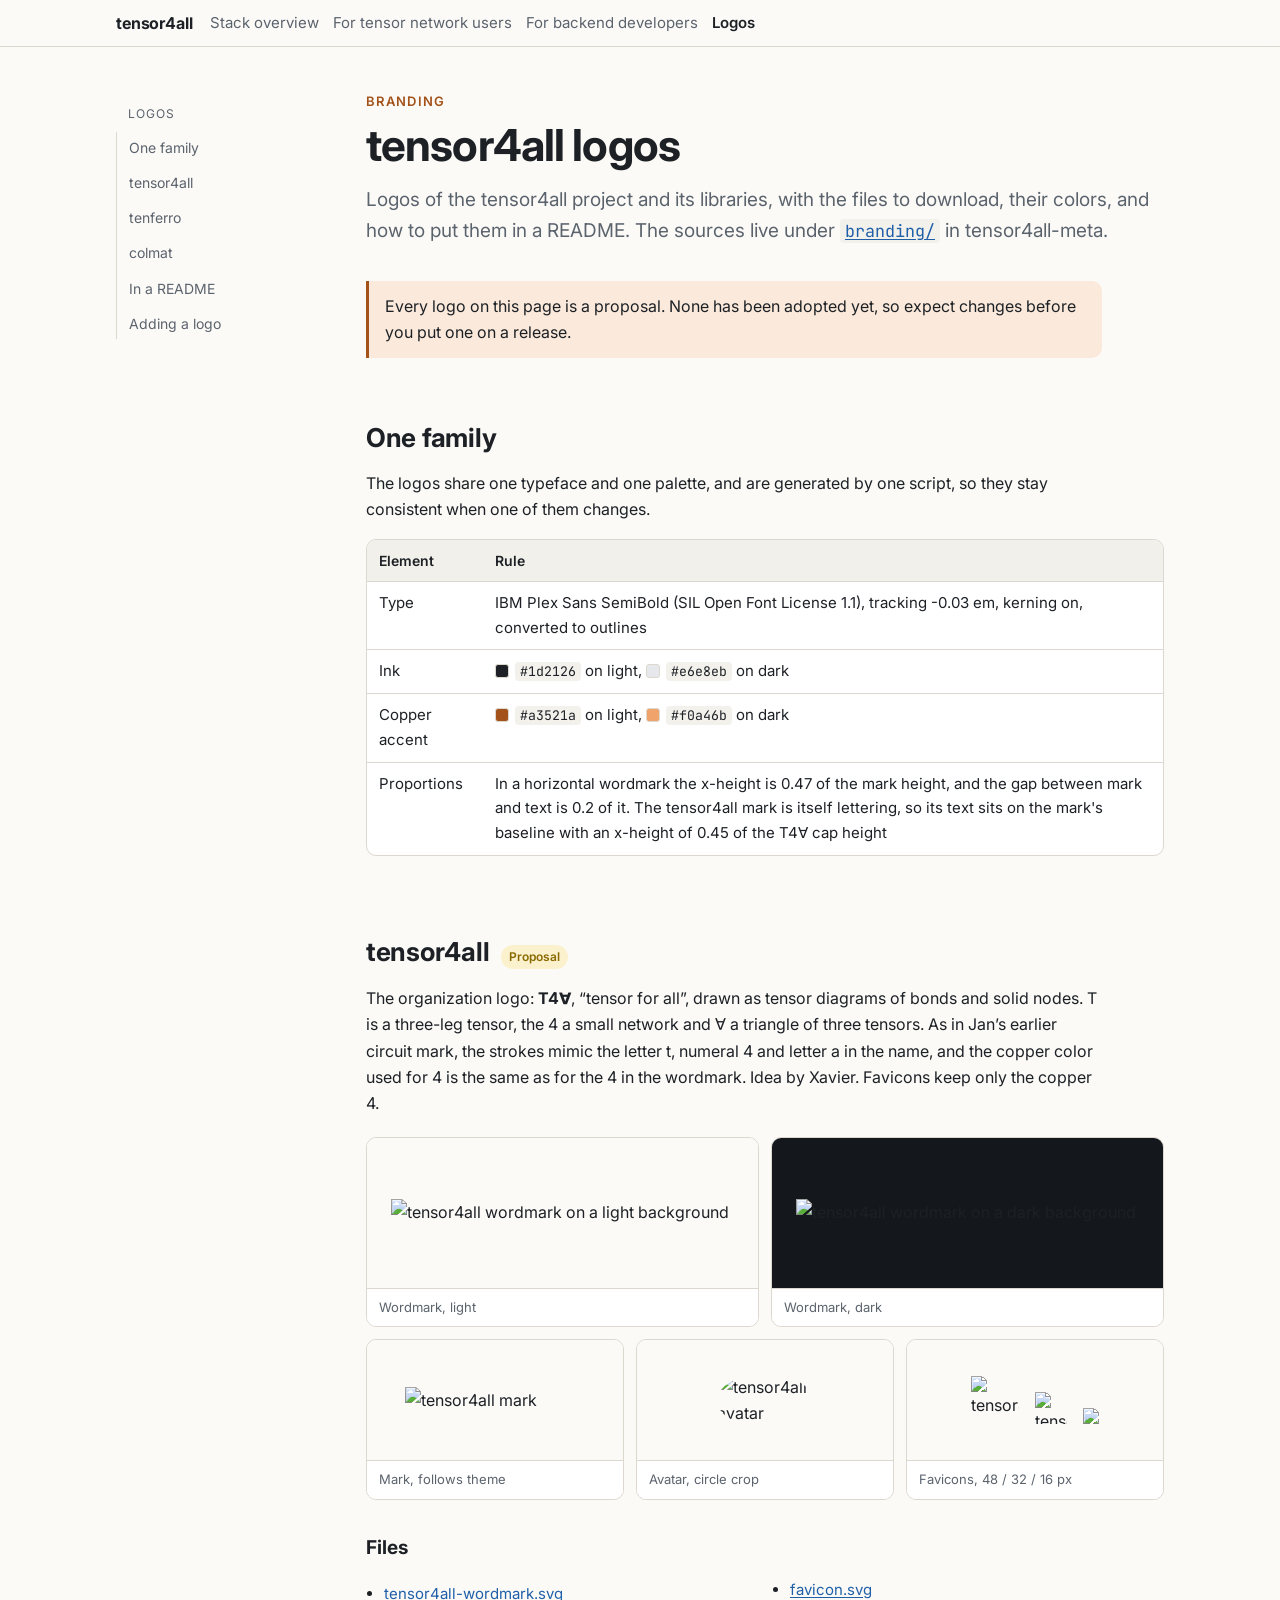
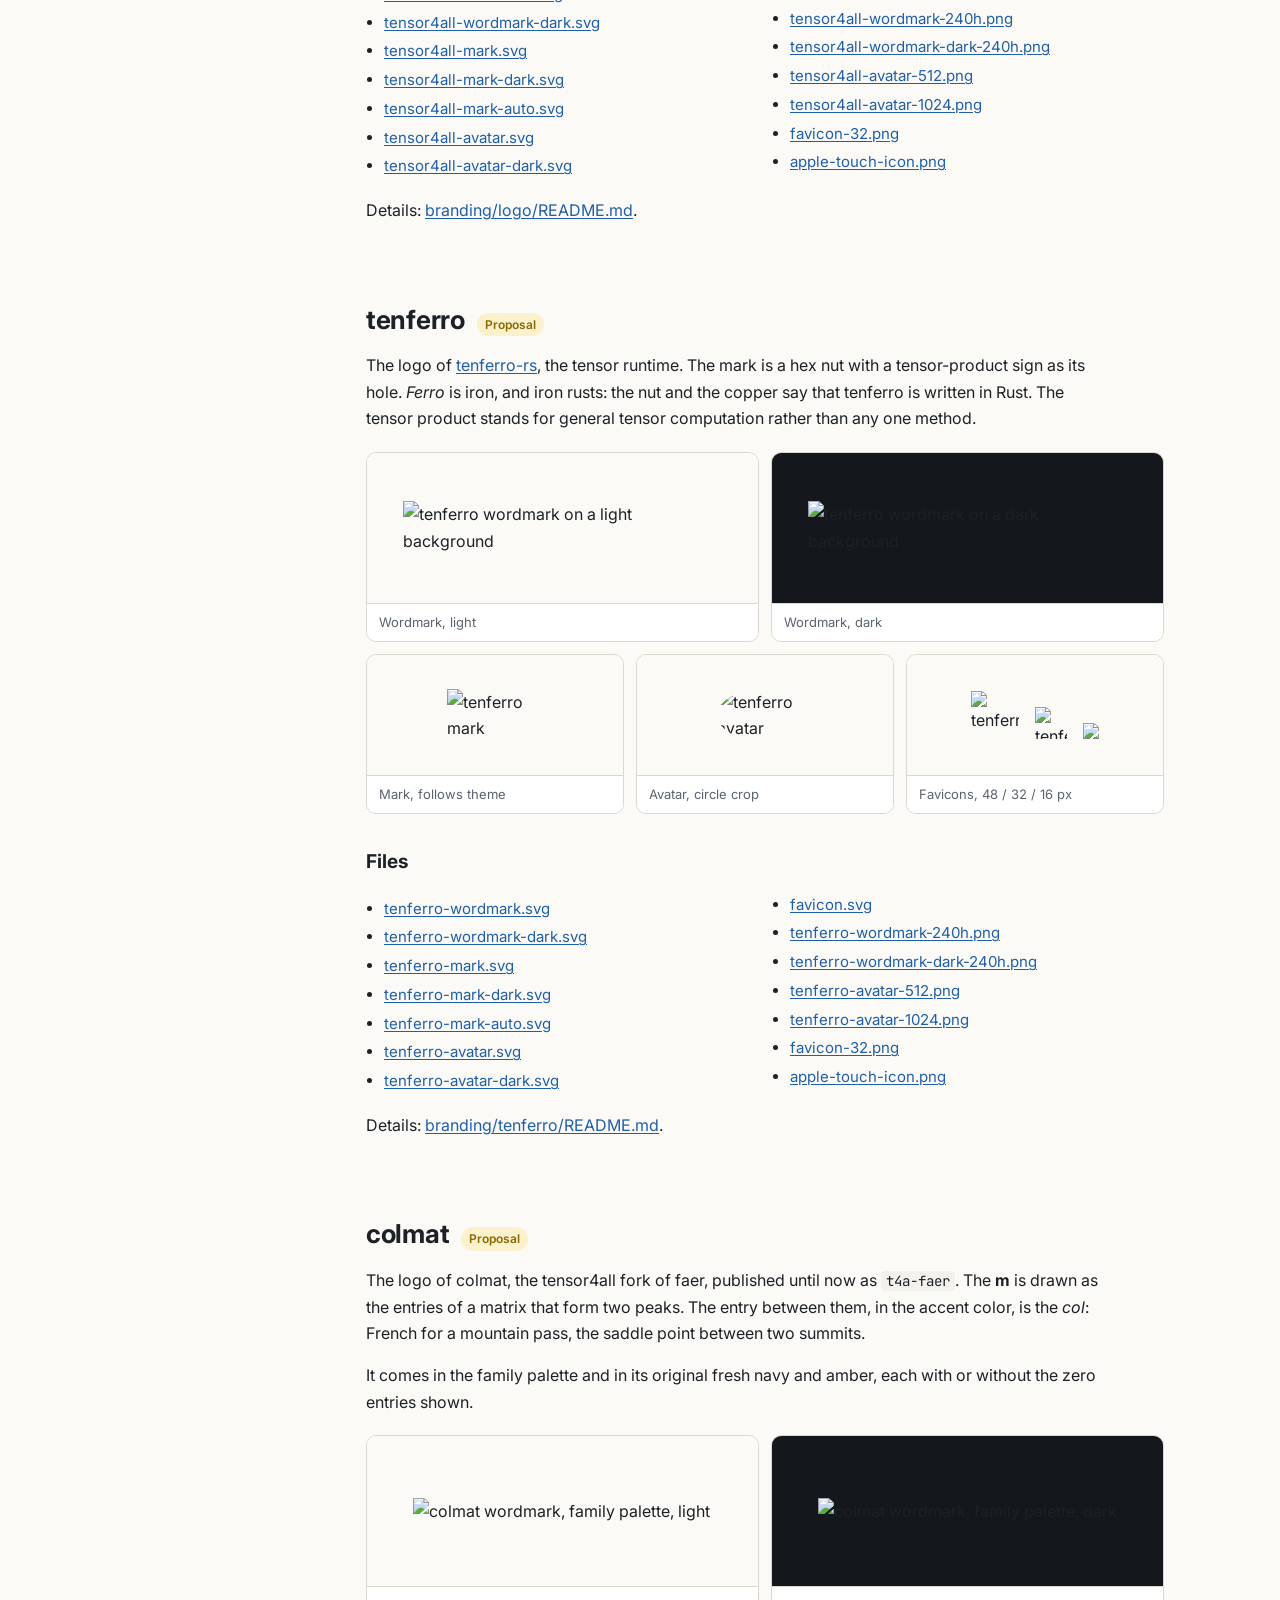
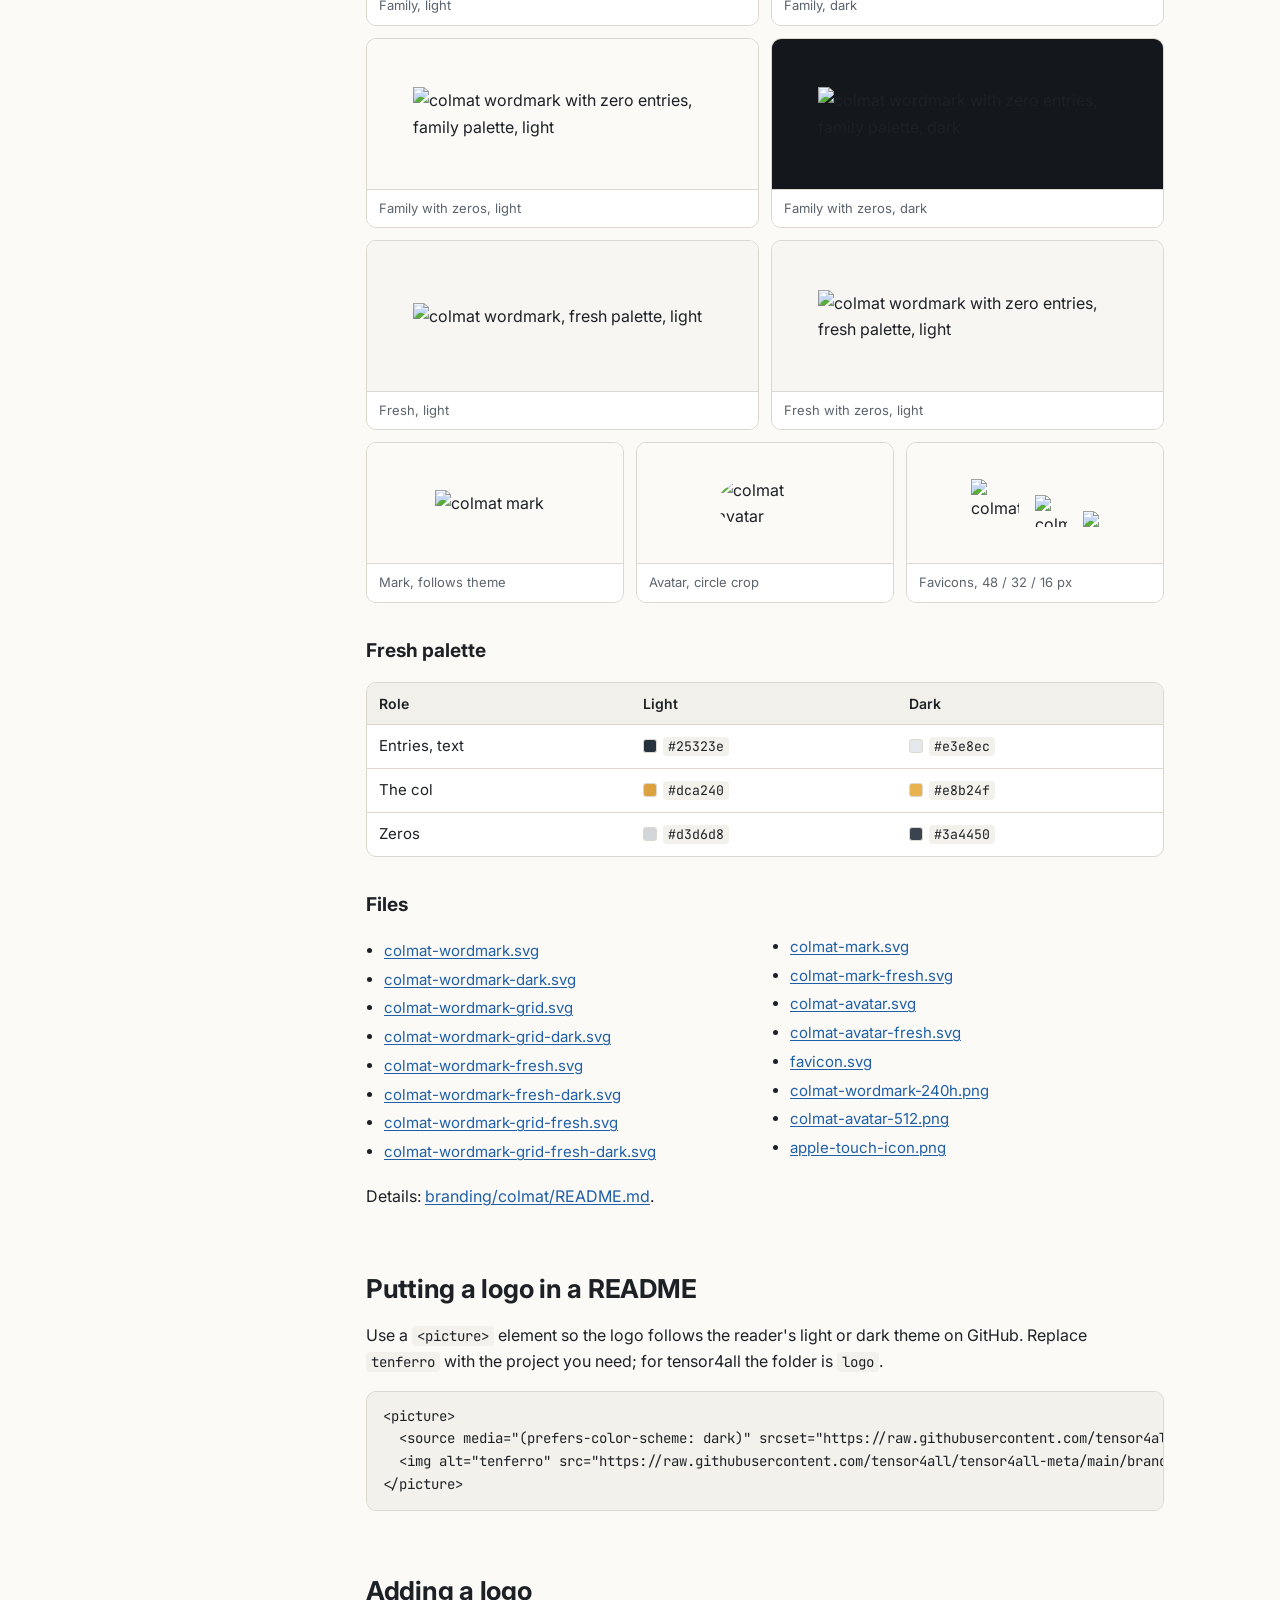
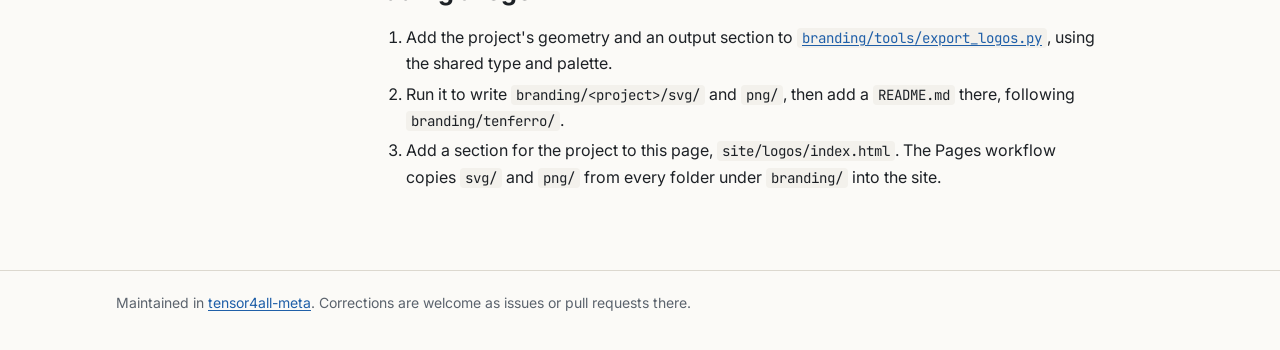
==== site/logos/index.html @ f3d0df82 "design: replace the tensor4all mark with T4∀ drawn as tensor diagrams Xavier's idea, after Jan's cir" ====
<!doctype html>
<html lang="en">
<head>
<meta charset="utf-8">
<meta name="viewport" content="width=device-width, initial-scale=1">
<title>tensor4all logos</title>
<meta name="description" content="Logos of the tensor4all project and its libraries: marks, wordmarks, avatars and favicons, with colors and download links.">
<link rel="icon" href="../branding/logo/svg/favicon.svg" type="image/svg+xml">
<link rel="preconnect" href="https://fonts.googleapis.com">
<link rel="preconnect" href="https://fonts.gstatic.com" crossorigin>
<link href="https://fonts.googleapis.com/css2?family=Inter:wght@400;600;700&family=JetBrains+Mono:wght@400;600&display=swap" rel="stylesheet">
<link rel="stylesheet" href="../stack/assets/style.css">
<style>
  .logo-head { display: flex; flex-wrap: wrap; align-items: baseline; gap: 6px 12px; }
  .logo-head h2 { margin-bottom: 0; }
  .tag.proposal { background: var(--warn-soft); color: var(--warn); margin: 0; }

  .tiles { display: grid; grid-template-columns: repeat(auto-fit, minmax(300px, 1fr)); gap: 12px; margin: 20px 0 12px; }
  .tile {
    border: 1px solid var(--line); border-radius: var(--radius); margin: 0;
    display: flex; flex-direction: column; overflow: hidden;
  }
  .tile .stage { flex: 1; display: grid; place-items: center; padding: 28px 24px; min-height: 150px; }
  .tile .stage.on-light { background: #fbfaf7; }
  .tile .stage.on-fresh { background: #f7f6f3; }
  .tile .stage.on-dark { background: #14171b; }
  .tile .stage.on-site { background: var(--bg); }
  .tile img { display: block; max-width: 100%; height: auto; }
  .tile figcaption { font-size: 13px; color: var(--muted); padding: 8px 12px; border-top: 1px solid var(--line); background: var(--surface); }
  .tiles.small { grid-template-columns: repeat(auto-fit, minmax(150px, 1fr)); margin-top: 0; }
  .tiles.small .stage { min-height: 120px; padding: 20px; }
  .favicons { display: flex; align-items: end; gap: 16px; }
  .favicons img { image-rendering: pixelated; }

  .swatch { display: inline-block; width: 14px; height: 14px; border-radius: 3px; border: 1px solid var(--line); vertical-align: -2px; margin-right: 6px; }
  .files { columns: 2 280px; column-gap: 32px; padding-left: 18px; max-width: none; font-size: 15px; }
  .files li { break-inside: avoid; }
</style>
</head>
<body>
<header class="topbar"><div class="inner">
  <a class="brand" href="https://tensor4all.org/">tensor4all</a>
  <nav>
    <a href="../stack/">Stack overview</a>
    <a href="../stack/users.html">For tensor network users</a>
    <a href="../stack/backend.html">For backend developers</a>
    <a href="./" aria-current="page">Logos</a>
  </nav>
</div></header>

<div class="layout with-toc">
<aside class="toc" aria-label="On this page">
  <p class="label">Logos</p>
  <ol>
    <li><a href="#family">One family</a></li>
    <li><a href="#tensor4all">tensor4all</a></li>
    <li><a href="#tenferro">tenferro</a></li>
    <li><a href="#colmat">colmat</a></li>
    <li><a href="#using">In a README</a></li>
    <li><a href="#adding">Adding a logo</a></li>
  </ol>
</aside>

<main>
  <section class="hero">
    <p class="eyebrow">Branding</p>
    <h1>tensor4all logos</h1>
    <p class="lead">Logos of the tensor4all project and its libraries, with the files to download, their colors, and how to put them in a README. The sources live under <a href="https://github.com/tensor4all/tensor4all-meta/tree/main/branding"><code>branding/</code></a> in tensor4all-meta.</p>
  </section>

  <div class="note warm"><p>Every logo on this page is a proposal. None has been adopted yet, so expect changes before you put one on a release.</p></div>

  <h2 id="family">One family</h2>
  <p>The logos share one typeface and one palette, and are generated by one script, so they stay consistent when one of them changes.</p>
  <div class="table-wrap"><table>
    <thead><tr><th>Element</th><th>Rule</th></tr></thead>
    <tbody>
      <tr><td>Type</td><td>IBM Plex Sans SemiBold (SIL Open Font License 1.1), tracking -0.03 em, kerning on, converted to outlines</td></tr>
      <tr><td>Ink</td><td><span class="swatch" style="background:#1d2126"></span><code>#1d2126</code> on light, <span class="swatch" style="background:#e6e8eb"></span><code>#e6e8eb</code> on dark</td></tr>
      <tr><td>Copper accent</td><td><span class="swatch" style="background:#a3521a"></span><code>#a3521a</code> on light, <span class="swatch" style="background:#f0a46b"></span><code>#f0a46b</code> on dark</td></tr>
      <tr><td>Proportions</td><td>In a horizontal wordmark the x-height is 0.47 of the mark height, and the gap between mark and text is 0.2 of it. The tensor4all mark is itself lettering, so its text sits on the mark's baseline with an x-height of 0.45 of the T4∀ cap height</td></tr>
    </tbody>
  </table></div>

  <!-- tensor4all -->
  <div class="logo-head">
    <h2 id="tensor4all">tensor4all</h2>
    <span class="tag proposal">Proposal</span>
  </div>
  <p>The organization logo: <strong>T4∀</strong>, &ldquo;tensor for all&rdquo;, drawn as tensor diagrams of bonds and solid nodes. T is a three-leg tensor, the 4 a small network and ∀ a triangle of three tensors. As in Jan&rsquo;s earlier circuit mark, the strokes mimic the letter t, numeral 4 and letter a in the name, and the copper color used for 4 is the same as for the 4 in the wordmark. Idea by Xavier. Favicons keep only the copper 4.</p>

  <div class="tiles">
    <figure class="tile"><div class="stage on-light"><img src="../branding/logo/svg/tensor4all-wordmark.svg" alt="tensor4all wordmark on a light background" width="380"></div><figcaption>Wordmark, light</figcaption></figure>
    <figure class="tile"><div class="stage on-dark"><img src="../branding/logo/svg/tensor4all-wordmark-dark.svg" alt="tensor4all wordmark on a dark background" width="380"></div><figcaption>Wordmark, dark</figcaption></figure>
  </div>
  <div class="tiles small">
    <figure class="tile"><div class="stage on-site"><img src="../branding/logo/svg/tensor4all-mark-auto.svg" alt="tensor4all mark" width="180"></div><figcaption>Mark, follows theme</figcaption></figure>
    <figure class="tile"><div class="stage on-light"><img src="../branding/logo/svg/tensor4all-avatar.svg" alt="tensor4all avatar" width="96" style="border-radius: 50%"></div><figcaption>Avatar, circle crop</figcaption></figure>
    <figure class="tile"><div class="stage on-light"><div class="favicons"><img src="../branding/logo/png/favicon-48.png" alt="tensor4all favicon, 48 px" width="48" height="48"><img src="../branding/logo/png/favicon-32.png" alt="tensor4all favicon, 32 px" width="32" height="32"><img src="../branding/logo/png/favicon-16.png" alt="tensor4all favicon, 16 px" width="16" height="16"></div></div><figcaption>Favicons, 48 / 32 / 16 px</figcaption></figure>
  </div>

  <h3>Files</h3>
  <ul class="files">
    <li><a href="../branding/logo/svg/tensor4all-wordmark.svg" download>tensor4all-wordmark.svg</a></li>
    <li><a href="../branding/logo/svg/tensor4all-wordmark-dark.svg" download>tensor4all-wordmark-dark.svg</a></li>
    <li><a href="../branding/logo/svg/tensor4all-mark.svg" download>tensor4all-mark.svg</a></li>
    <li><a href="../branding/logo/svg/tensor4all-mark-dark.svg" download>tensor4all-mark-dark.svg</a></li>
    <li><a href="../branding/logo/svg/tensor4all-mark-auto.svg" download>tensor4all-mark-auto.svg</a></li>
    <li><a href="../branding/logo/svg/tensor4all-avatar.svg" download>tensor4all-avatar.svg</a></li>
    <li><a href="../branding/logo/svg/tensor4all-avatar-dark.svg" download>tensor4all-avatar-dark.svg</a></li>
    <li><a href="../branding/logo/svg/favicon.svg" download>favicon.svg</a></li>
    <li><a href="../branding/logo/png/tensor4all-wordmark-240h.png" download>tensor4all-wordmark-240h.png</a></li>
    <li><a href="../branding/logo/png/tensor4all-wordmark-dark-240h.png" download>tensor4all-wordmark-dark-240h.png</a></li>
    <li><a href="../branding/logo/png/tensor4all-avatar-512.png" download>tensor4all-avatar-512.png</a></li>
    <li><a href="../branding/logo/png/tensor4all-avatar-1024.png" download>tensor4all-avatar-1024.png</a></li>
    <li><a href="../branding/logo/png/favicon-32.png" download>favicon-32.png</a></li>
    <li><a href="../branding/logo/png/apple-touch-icon.png" download>apple-touch-icon.png</a></li>
  </ul>
  <p>Details: <a href="https://github.com/tensor4all/tensor4all-meta/blob/main/branding/logo/README.md">branding/logo/README.md</a>.</p>

  <!-- tenferro -->
  <div class="logo-head">
    <h2 id="tenferro">tenferro</h2>
    <span class="tag proposal">Proposal</span>
  </div>
  <p>The logo of <a href="https://github.com/tensor4all/tenferro-rs">tenferro-rs</a>, the tensor runtime. The mark is a hex nut with a tensor-product sign as its hole. <em>Ferro</em> is iron, and iron rusts: the nut and the copper say that tenferro is written in Rust. The tensor product stands for general tensor computation rather than any one method.</p>

  <div class="tiles">
    <figure class="tile"><div class="stage on-light"><img src="../branding/tenferro/svg/tenferro-wordmark.svg" alt="tenferro wordmark on a light background" width="320"></div><figcaption>Wordmark, light</figcaption></figure>
    <figure class="tile"><div class="stage on-dark"><img src="../branding/tenferro/svg/tenferro-wordmark-dark.svg" alt="tenferro wordmark on a dark background" width="320"></div><figcaption>Wordmark, dark</figcaption></figure>
  </div>
  <div class="tiles small">
    <figure class="tile"><div class="stage on-site"><img src="../branding/tenferro/svg/tenferro-mark-auto.svg" alt="tenferro mark" width="96"></div><figcaption>Mark, follows theme</figcaption></figure>
    <figure class="tile"><div class="stage on-light"><img src="../branding/tenferro/svg/tenferro-avatar.svg" alt="tenferro avatar" width="96" style="border-radius: 50%"></div><figcaption>Avatar, circle crop</figcaption></figure>
    <figure class="tile"><div class="stage on-light"><div class="favicons"><img src="../branding/tenferro/png/favicon-48.png" alt="tenferro favicon, 48 px" width="48" height="48"><img src="../branding/tenferro/png/favicon-32.png" alt="tenferro favicon, 32 px" width="32" height="32"><img src="../branding/tenferro/png/favicon-16.png" alt="tenferro favicon, 16 px" width="16" height="16"></div></div><figcaption>Favicons, 48 / 32 / 16 px</figcaption></figure>
  </div>

  <h3>Files</h3>
  <ul class="files">
    <li><a href="../branding/tenferro/svg/tenferro-wordmark.svg" download>tenferro-wordmark.svg</a></li>
    <li><a href="../branding/tenferro/svg/tenferro-wordmark-dark.svg" download>tenferro-wordmark-dark.svg</a></li>
    <li><a href="../branding/tenferro/svg/tenferro-mark.svg" download>tenferro-mark.svg</a></li>
    <li><a href="../branding/tenferro/svg/tenferro-mark-dark.svg" download>tenferro-mark-dark.svg</a></li>
    <li><a href="../branding/tenferro/svg/tenferro-mark-auto.svg" download>tenferro-mark-auto.svg</a></li>
    <li><a href="../branding/tenferro/svg/tenferro-avatar.svg" download>tenferro-avatar.svg</a></li>
    <li><a href="../branding/tenferro/svg/tenferro-avatar-dark.svg" download>tenferro-avatar-dark.svg</a></li>
    <li><a href="../branding/tenferro/svg/favicon.svg" download>favicon.svg</a></li>
    <li><a href="../branding/tenferro/png/tenferro-wordmark-240h.png" download>tenferro-wordmark-240h.png</a></li>
    <li><a href="../branding/tenferro/png/tenferro-wordmark-dark-240h.png" download>tenferro-wordmark-dark-240h.png</a></li>
    <li><a href="../branding/tenferro/png/tenferro-avatar-512.png" download>tenferro-avatar-512.png</a></li>
    <li><a href="../branding/tenferro/png/tenferro-avatar-1024.png" download>tenferro-avatar-1024.png</a></li>
    <li><a href="../branding/tenferro/png/favicon-32.png" download>favicon-32.png</a></li>
    <li><a href="../branding/tenferro/png/apple-touch-icon.png" download>apple-touch-icon.png</a></li>
  </ul>
  <p>Details: <a href="https://github.com/tensor4all/tensor4all-meta/blob/main/branding/tenferro/README.md">branding/tenferro/README.md</a>.</p>

  <!-- colmat -->
  <div class="logo-head">
    <h2 id="colmat">colmat</h2>
    <span class="tag proposal">Proposal</span>
  </div>
  <p>The logo of colmat, the tensor4all fork of faer, published until now as <code>t4a-faer</code>. The <strong>m</strong> is drawn as the entries of a matrix that form two peaks. The entry between them, in the accent color, is the <em>col</em>: French for a mountain pass, the saddle point between two summits.</p>
  <p>It comes in the family palette and in its original fresh navy and amber, each with or without the zero entries shown.</p>

  <div class="tiles">
    <figure class="tile"><div class="stage on-light"><img src="../branding/colmat/svg/colmat-wordmark.svg" alt="colmat wordmark, family palette, light" width="300"></div><figcaption>Family, light</figcaption></figure>
    <figure class="tile"><div class="stage on-dark"><img src="../branding/colmat/svg/colmat-wordmark-dark.svg" alt="colmat wordmark, family palette, dark" width="300"></div><figcaption>Family, dark</figcaption></figure>
    <figure class="tile"><div class="stage on-light"><img src="../branding/colmat/svg/colmat-wordmark-grid.svg" alt="colmat wordmark with zero entries, family palette, light" width="300"></div><figcaption>Family with zeros, light</figcaption></figure>
    <figure class="tile"><div class="stage on-dark"><img src="../branding/colmat/svg/colmat-wordmark-grid-dark.svg" alt="colmat wordmark with zero entries, family palette, dark" width="300"></div><figcaption>Family with zeros, dark</figcaption></figure>
    <figure class="tile"><div class="stage on-fresh"><img src="../branding/colmat/svg/colmat-wordmark-fresh.svg" alt="colmat wordmark, fresh palette, light" width="300"></div><figcaption>Fresh, light</figcaption></figure>
    <figure class="tile"><div class="stage on-fresh"><img src="../branding/colmat/svg/colmat-wordmark-grid-fresh.svg" alt="colmat wordmark with zero entries, fresh palette, light" width="300"></div><figcaption>Fresh with zeros, light</figcaption></figure>
  </div>
  <div class="tiles small">
    <figure class="tile"><div class="stage on-site"><img src="../branding/colmat/svg/colmat-mark-auto.svg" alt="colmat mark" width="120"></div><figcaption>Mark, follows theme</figcaption></figure>
    <figure class="tile"><div class="stage on-light"><img src="../branding/colmat/svg/colmat-avatar.svg" alt="colmat avatar" width="96" style="border-radius: 50%"></div><figcaption>Avatar, circle crop</figcaption></figure>
    <figure class="tile"><div class="stage on-light"><div class="favicons"><img src="../branding/colmat/png/favicon-48.png" alt="colmat favicon, 48 px" width="48" height="48"><img src="../branding/colmat/png/favicon-32.png" alt="colmat favicon, 32 px" width="32" height="32"><img src="../branding/colmat/png/favicon-16.png" alt="colmat favicon, 16 px" width="16" height="16"></div></div><figcaption>Favicons, 48 / 32 / 16 px</figcaption></figure>
  </div>

  <h3>Fresh palette</h3>
  <div class="table-wrap"><table>
    <thead><tr><th>Role</th><th>Light</th><th>Dark</th></tr></thead>
    <tbody>
      <tr><td>Entries, text</td><td><span class="swatch" style="background:#25323e"></span><code>#25323e</code></td><td><span class="swatch" style="background:#e3e8ec"></span><code>#e3e8ec</code></td></tr>
      <tr><td>The col</td><td><span class="swatch" style="background:#dca240"></span><code>#dca240</code></td><td><span class="swatch" style="background:#e8b24f"></span><code>#e8b24f</code></td></tr>
      <tr><td>Zeros</td><td><span class="swatch" style="background:#d3d6d8"></span><code>#d3d6d8</code></td><td><span class="swatch" style="background:#3a4450"></span><code>#3a4450</code></td></tr>
    </tbody>
  </table></div>

  <h3>Files</h3>
  <ul class="files">
    <li><a href="../branding/colmat/svg/colmat-wordmark.svg" download>colmat-wordmark.svg</a></li>
    <li><a href="../branding/colmat/svg/colmat-wordmark-dark.svg" download>colmat-wordmark-dark.svg</a></li>
    <li><a href="../branding/colmat/svg/colmat-wordmark-grid.svg" download>colmat-wordmark-grid.svg</a></li>
    <li><a href="../branding/colmat/svg/colmat-wordmark-grid-dark.svg" download>colmat-wordmark-grid-dark.svg</a></li>
    <li><a href="../branding/colmat/svg/colmat-wordmark-fresh.svg" download>colmat-wordmark-fresh.svg</a></li>
    <li><a href="../branding/colmat/svg/colmat-wordmark-fresh-dark.svg" download>colmat-wordmark-fresh-dark.svg</a></li>
    <li><a href="../branding/colmat/svg/colmat-wordmark-grid-fresh.svg" download>colmat-wordmark-grid-fresh.svg</a></li>
    <li><a href="../branding/colmat/svg/colmat-wordmark-grid-fresh-dark.svg" download>colmat-wordmark-grid-fresh-dark.svg</a></li>
    <li><a href="../branding/colmat/svg/colmat-mark.svg" download>colmat-mark.svg</a></li>
    <li><a href="../branding/colmat/svg/colmat-mark-fresh.svg" download>colmat-mark-fresh.svg</a></li>
    <li><a href="../branding/colmat/svg/colmat-avatar.svg" download>colmat-avatar.svg</a></li>
    <li><a href="../branding/colmat/svg/colmat-avatar-fresh.svg" download>colmat-avatar-fresh.svg</a></li>
    <li><a href="../branding/colmat/svg/favicon.svg" download>favicon.svg</a></li>
    <li><a href="../branding/colmat/png/colmat-wordmark-240h.png" download>colmat-wordmark-240h.png</a></li>
    <li><a href="../branding/colmat/png/colmat-avatar-512.png" download>colmat-avatar-512.png</a></li>
    <li><a href="../branding/colmat/png/apple-touch-icon.png" download>apple-touch-icon.png</a></li>
  </ul>
  <p>Details: <a href="https://github.com/tensor4all/tensor4all-meta/blob/main/branding/colmat/README.md">branding/colmat/README.md</a>.</p>

  <h2 id="using">Putting a logo in a README</h2>
  <p>Use a <code>&lt;picture&gt;</code> element so the logo follows the reader's light or dark theme on GitHub. Replace <code>tenferro</code> with the project you need; for tensor4all the folder is <code>logo</code>.</p>
<pre><code>&lt;picture&gt;
  &lt;source media="(prefers-color-scheme: dark)" srcset="https://raw.githubusercontent.com/tensor4all/tensor4all-meta/main/branding/tenferro/svg/tenferro-wordmark-dark.svg"&gt;
  &lt;img alt="tenferro" src="https://raw.githubusercontent.com/tensor4all/tensor4all-meta/main/branding/tenferro/svg/tenferro-wordmark.svg" height="64"&gt;
&lt;/picture&gt;</code></pre>

  <h2 id="adding">Adding a logo</h2>
  <ol>
    <li>Add the project's geometry and an output section to <a href="https://github.com/tensor4all/tensor4all-meta/blob/main/branding/tools/export_logos.py"><code>branding/tools/export_logos.py</code></a>, using the shared type and palette.</li>
    <li>Run it to write <code>branding/&lt;project&gt;/svg/</code> and <code>png/</code>, then add a <code>README.md</code> there, following <code>branding/tenferro/</code>.</li>
    <li>Add a section for the project to this page, <code>site/logos/index.html</code>. The Pages workflow copies <code>svg/</code> and <code>png/</code> from every folder under <code>branding/</code> into the site.</li>
  </ol>
</main>
</div>

<footer><div class="inner">
  Maintained in <a href="https://github.com/tensor4all/tensor4all-meta">tensor4all-meta</a>. Corrections are welcome as issues or pull requests there.
</div></footer>
</body>
</html>
---- site/stack/assets/style.css ----
:root {
  --bg: #fbfaf7;
  --surface: #ffffff;
  --surface-2: #f2f0ea;
  --text: #1d2126;
  --muted: #5b636d;
  --line: #dcd8cf;
  --accent: #1f5fa8;
  --accent-soft: #e4eefa;
  --warm: #a3521a;
  --warm-soft: #fbeadb;
  --ok: #2d7a46;
  --ok-soft: #e1f2e6;
  --warn: #8a6a00;
  --warn-soft: #fbf1cc;
  --code-bg: #f3f1ec;
  --shadow: 0 1px 2px rgba(20, 24, 30, 0.06), 0 4px 16px rgba(20, 24, 30, 0.05);
  --radius: 10px;
  --mono: "JetBrains Mono", ui-monospace, SFMono-Regular, Menlo, Consolas, monospace;
  --sans: "Inter", system-ui, -apple-system, "Segoe UI", Roboto, sans-serif;
  color-scheme: light;
}
@media (prefers-color-scheme: dark) {
  :root:not([data-theme="light"]) {
    --bg: #14171b;
    --surface: #1b1f24;
    --surface-2: #22272e;
    --text: #e6e8eb;
    --muted: #9aa3ad;
    --line: #333a43;
    --accent: #79b0ee;
    --accent-soft: #1d2c3e;
    --warm: #f0a46b;
    --warm-soft: #3a2719;
    --ok: #7cc893;
    --ok-soft: #1c3124;
    --warn: #e5c25a;
    --warn-soft: #362d10;
    --code-bg: #1f242a;
    --shadow: 0 1px 2px rgba(0, 0, 0, 0.3);
    color-scheme: dark;
  }
}
:root[data-theme="dark"] {
  --bg: #14171b; --surface: #1b1f24; --surface-2: #22272e; --text: #e6e8eb; --muted: #9aa3ad;
  --line: #333a43; --accent: #79b0ee; --accent-soft: #1d2c3e; --warm: #f0a46b; --warm-soft: #3a2719;
  --ok: #7cc893; --ok-soft: #1c3124; --warn: #e5c25a; --warn-soft: #362d10; --code-bg: #1f242a;
  --shadow: 0 1px 2px rgba(0, 0, 0, 0.3); color-scheme: dark;
}

* { box-sizing: border-box; }
html { -webkit-text-size-adjust: 100%; }
body {
  margin: 0;
  background: var(--bg);
  color: var(--text);
  font: 16px/1.65 var(--sans);
}
a { color: var(--accent); text-underline-offset: 2px; }
a:hover { text-decoration-thickness: 2px; }

.topbar {
  position: sticky; top: 0; z-index: 10;
  background: color-mix(in srgb, var(--bg) 88%, transparent);
  backdrop-filter: blur(8px);
  border-bottom: 1px solid var(--line);
}
.topbar .inner {
  max-width: 1080px; margin: 0 auto; padding: 10px 16px;
  display: flex; gap: 18px; align-items: center; flex-wrap: wrap;
}
.topbar .brand { font-weight: 700; color: var(--text); text-decoration: none; letter-spacing: -0.01em; }
.topbar nav { display: flex; gap: 14px; flex-wrap: wrap; font-size: 15px; }
.topbar nav a { color: var(--muted); text-decoration: none; }
.topbar nav a[aria-current="page"] { color: var(--text); font-weight: 600; }
.topbar nav a:hover { color: var(--text); }

.layout {
  max-width: 1080px; margin: 0 auto; padding: 0 16px 64px;
  display: grid; grid-template-columns: minmax(0, 1fr); gap: 40px;
}
@media (min-width: 980px) {
  .layout.with-toc { grid-template-columns: 210px minmax(0, 1fr); }
}
.toc { display: none; }
@media (min-width: 980px) {
  .toc { display: block; position: sticky; top: 64px; align-self: start; padding-top: 40px; font-size: 14px; }
  .toc ol { list-style: none; margin: 0; padding: 0; border-left: 1px solid var(--line); }
  .toc li a { display: block; padding: 4px 12px; color: var(--muted); text-decoration: none; }
  .toc li a:hover { color: var(--text); }
  .toc .label { font-size: 12px; text-transform: uppercase; letter-spacing: 0.08em; color: var(--muted); margin: 0 0 8px 12px; }
}

main { min-width: 0; }
.hero { padding: 44px 0 8px; }
.eyebrow { font-size: 13px; text-transform: uppercase; letter-spacing: 0.1em; color: var(--warm); font-weight: 600; margin: 0 0 8px; }
h1 { font-size: clamp(30px, 5vw, 44px); line-height: 1.12; letter-spacing: -0.02em; margin: 0 0 14px; }
h2 { font-size: 26px; line-height: 1.25; letter-spacing: -0.01em; margin: 56px 0 12px; padding-top: 8px; scroll-margin-top: 70px; }
h3 { font-size: 19px; margin: 32px 0 8px; scroll-margin-top: 70px; }
.lead { font-size: 19px; color: var(--muted); max-width: 46em; margin: 0 0 8px; }
p, ul, ol { max-width: 46em; }
li { margin: 4px 0; }

code { font-family: var(--mono); font-size: 0.88em; background: var(--code-bg); padding: 1px 5px; border-radius: 4px; }
pre {
  background: var(--code-bg); border: 1px solid var(--line); border-radius: var(--radius);
  padding: 14px 16px; overflow-x: auto; font-size: 14px; line-height: 1.55; max-width: 100%;
}
pre code { background: none; padding: 0; font-size: inherit; }
.codecap { font-size: 13px; color: var(--muted); margin: 14px 0 -8px; }

.figure {
  background: var(--surface); border: 1px solid var(--line); border-radius: var(--radius);
  box-shadow: var(--shadow); padding: 14px; margin: 20px 0;
}
.figure svg { display: block; width: 100%; height: auto; }
.figure figcaption { font-size: 14px; color: var(--muted); margin-top: 8px; }
.map-scroll { overflow-x: auto; }
.map-scroll svg { min-width: 640px; }

.cards { display: grid; grid-template-columns: repeat(auto-fit, minmax(260px, 1fr)); gap: 16px; margin: 20px 0; }
.card {
  background: var(--surface); border: 1px solid var(--line); border-radius: var(--radius);
  box-shadow: var(--shadow); padding: 18px 20px; display: flex; flex-direction: column;
}
.card h3 { margin: 0 0 6px; }
.card p { margin: 0 0 12px; color: var(--muted); font-size: 15px; }
.card .go { margin-top: auto; font-weight: 600; text-decoration: none; }
.card.big { padding: 24px 26px; }
.card.big h3 { font-size: 22px; }
.tag { display: inline-block; font-size: 12px; font-weight: 600; padding: 2px 8px; border-radius: 999px; margin-bottom: 10px; width: fit-content; }
.tag.user { background: var(--accent-soft); color: var(--accent); }
.tag.backend { background: var(--warm-soft); color: var(--warm); }

.table-wrap { overflow-x: auto; margin: 16px 0; border: 1px solid var(--line); border-radius: var(--radius); background: var(--surface); }
table { border-collapse: collapse; width: 100%; font-size: 15px; }
th, td { text-align: left; padding: 9px 12px; border-bottom: 1px solid var(--line); vertical-align: top; }
th { background: var(--surface-2); font-weight: 600; font-size: 14px; }
tr:last-child td { border-bottom: none; }
td code { white-space: nowrap; }

.note {
  border-left: 3px solid var(--accent); background: var(--accent-soft);
  padding: 12px 16px; border-radius: 0 var(--radius) var(--radius) 0; margin: 18px 0; max-width: 46em;
}
.note.warm { border-color: var(--warm); background: var(--warm-soft); }
.note p { margin: 0; }
.note p + p { margin-top: 8px; }


.steps { counter-reset: s; list-style: none; padding: 0; display: grid; gap: 12px; max-width: none; }
.steps li { counter-increment: s; background: var(--surface); border: 1px solid var(--line); border-radius: var(--radius); padding: 12px 16px 12px 52px; position: relative; margin: 0; }
.steps li::before {
  content: counter(s); position: absolute; left: 14px; top: 12px; width: 26px; height: 26px; border-radius: 50%;
  background: var(--accent); color: var(--bg); font-weight: 700; font-size: 14px; display: grid; place-items: center;
}
.steps li strong { display: block; }

footer { border-top: 1px solid var(--line); color: var(--muted); font-size: 14px; }
footer .inner { max-width: 1080px; margin: 0 auto; padding: 20px 16px 40px; }

/* stack map */
.sm-band { fill: var(--surface-2); stroke: var(--line); }
.sm-band.user { fill: var(--accent-soft); }
.sm-band.backend { fill: var(--warm-soft); }
.sm-label { fill: var(--text); font: 700 14px var(--sans); }
.sm-sub { fill: var(--muted); font: 12px var(--sans); }
.sm-box { fill: var(--surface); stroke: var(--line); }
.sm-link:hover .sm-box { stroke: var(--accent); stroke-width: 2; }
.sm-title { fill: var(--text); font: 600 13.5px var(--sans); }
.sm-desc { fill: var(--muted); font: 11.5px var(--sans); }
.sm-arrow { stroke: var(--muted); stroke-width: 2.2; fill: none; }
.sm-head { fill: var(--muted); }
.sm-verb { fill: var(--muted); font: italic 11.5px var(--sans); text-anchor: middle; }
.sm-side { fill: var(--ok-soft); stroke: var(--ok); stroke-dasharray: 4 3; }
.sm-sidetitle { fill: var(--ok); font: 700 14px var(--sans); }
.sm-dim { opacity: 0.38; }
@media (max-width: 640px) {
  .topbar { position: static; }
  .topbar nav { gap: 4px 14px; }
}
.sm-link .sm-title { fill: var(--accent); }
.sm-link:hover .sm-title { text-decoration: underline; }

/* flagship projects: tensor4all-rs, tenferro-rs and colmat-rs */
.star { color: var(--warm); }
.tag.flagship { background: var(--warm-soft); color: var(--warm); }
.card.flagship { border: 2px solid var(--warm); }
main > .card.flagship { margin: 20px 0; max-width: 46em; }
.card.flagship h3 a { color: var(--text); text-decoration: none; }
.card.flagship h3 a:hover { text-decoration: underline; }
.card.flagship ul { margin: 0 0 14px; padding-left: 20px; color: var(--muted); font-size: 15px; }
.card.flagship .links { display: flex; gap: 16px; flex-wrap: wrap; margin-top: auto; font-weight: 600; }
.card.flagship .links a { text-decoration: none; }
tr.flagship td { background: color-mix(in srgb, var(--warm-soft) 60%, var(--surface)); }
tr.flagship td:first-child a { font-weight: 700; }
.sm-box.star { stroke: var(--warm); stroke-width: 2; }
.sm-link:hover .sm-box.star { stroke: var(--warm); stroke-width: 3; }
.sm-star { fill: var(--warm); }
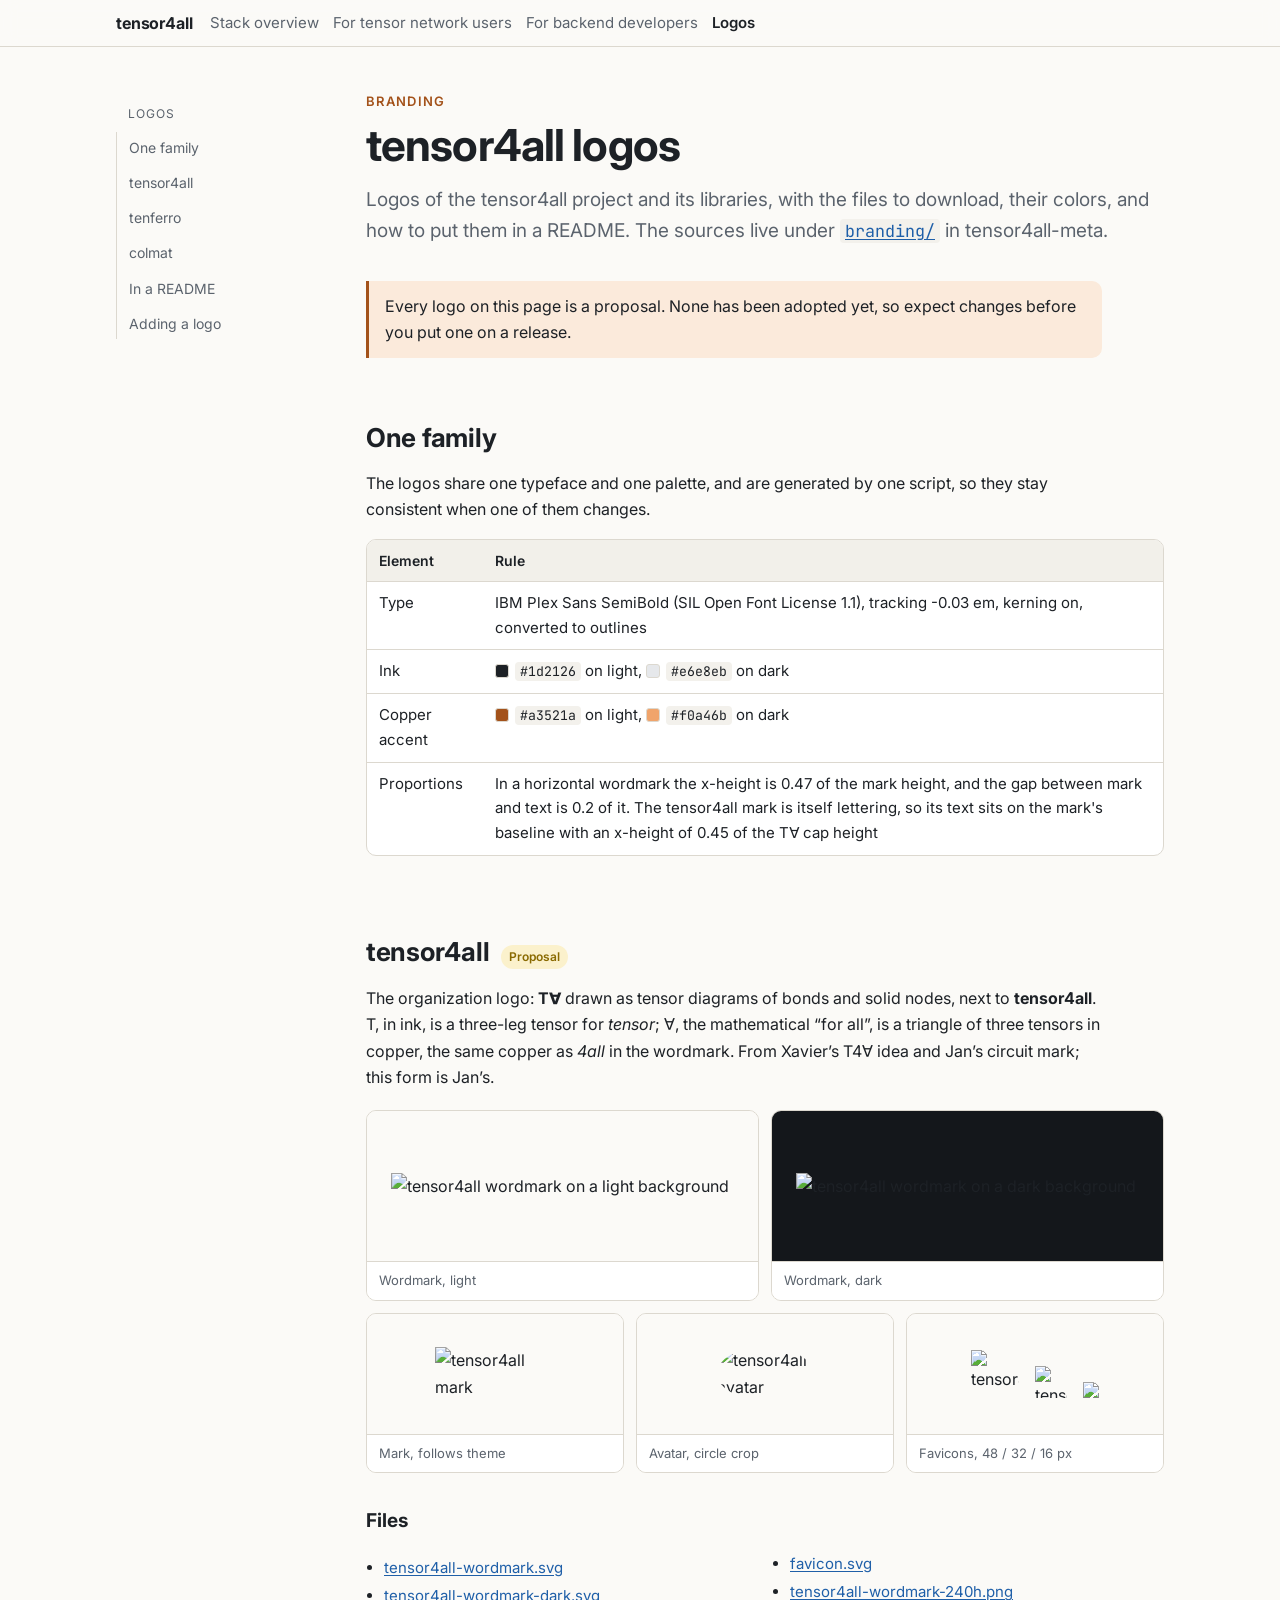
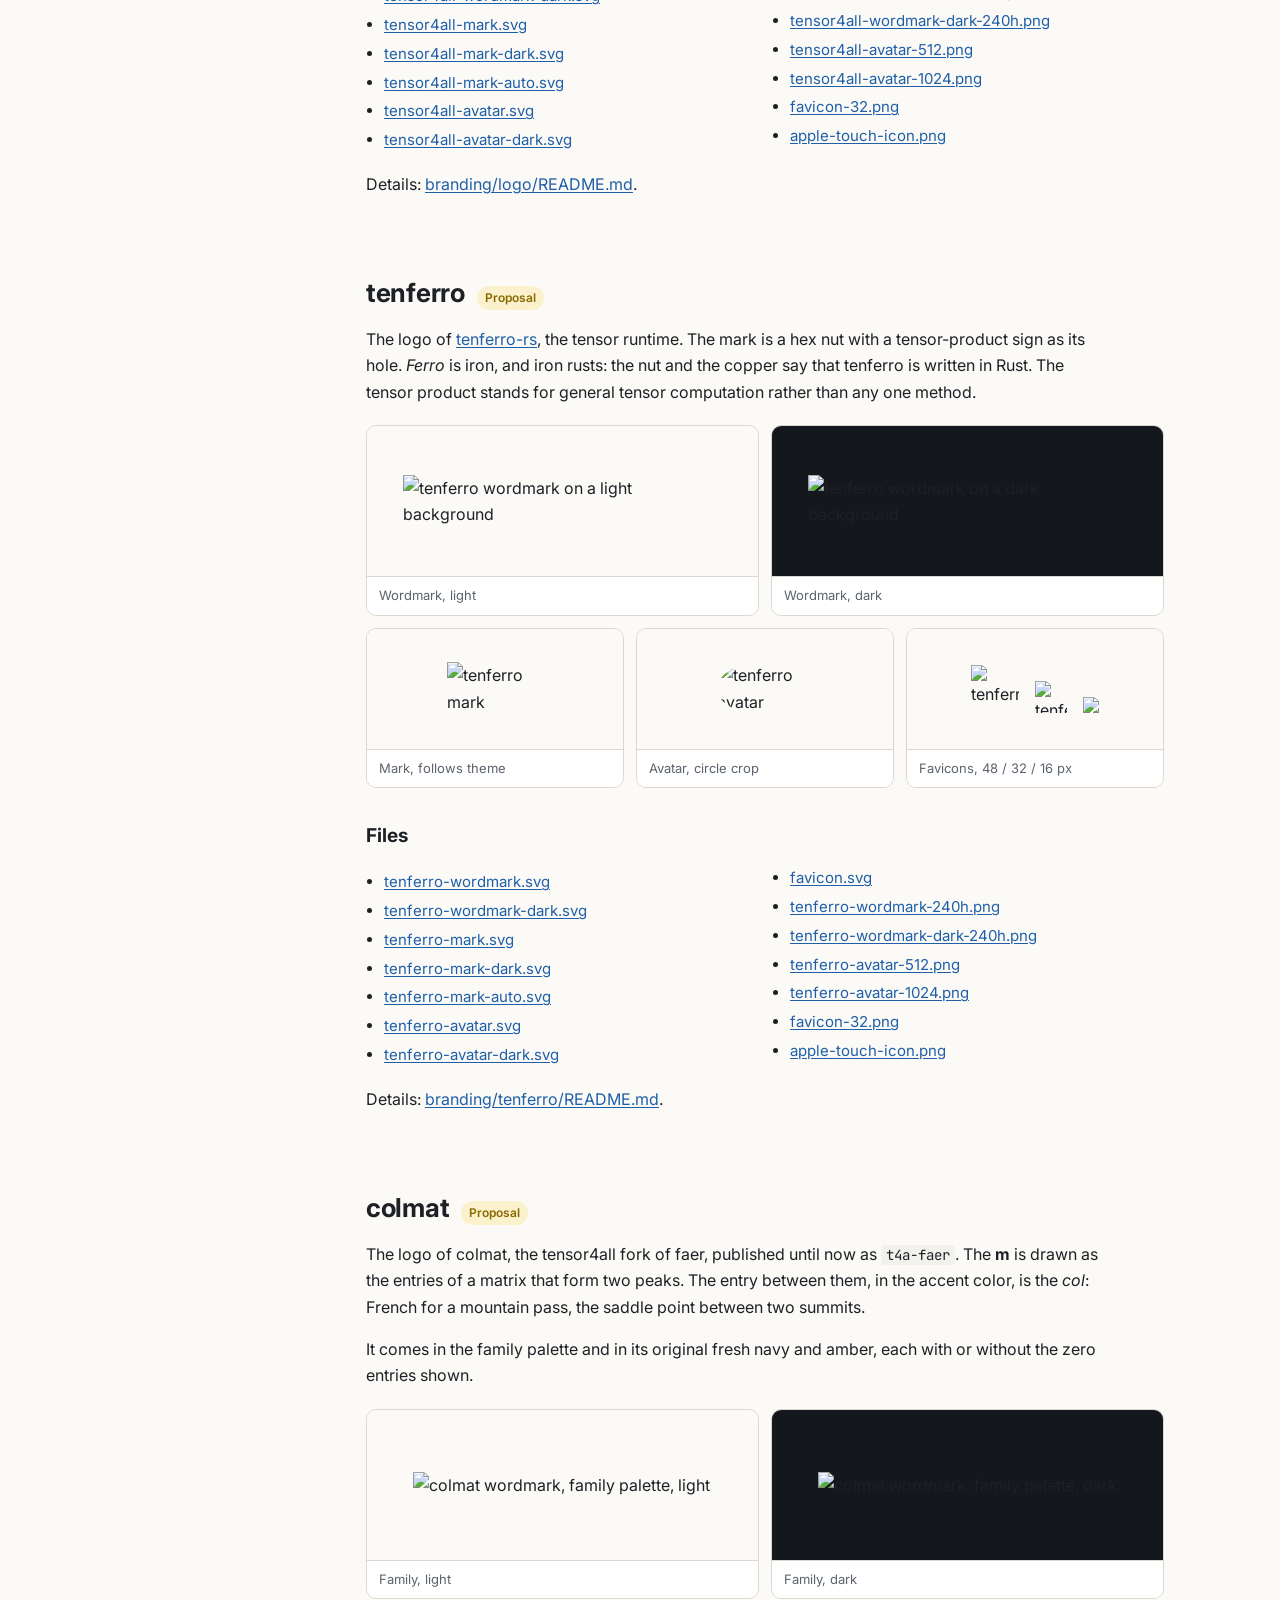
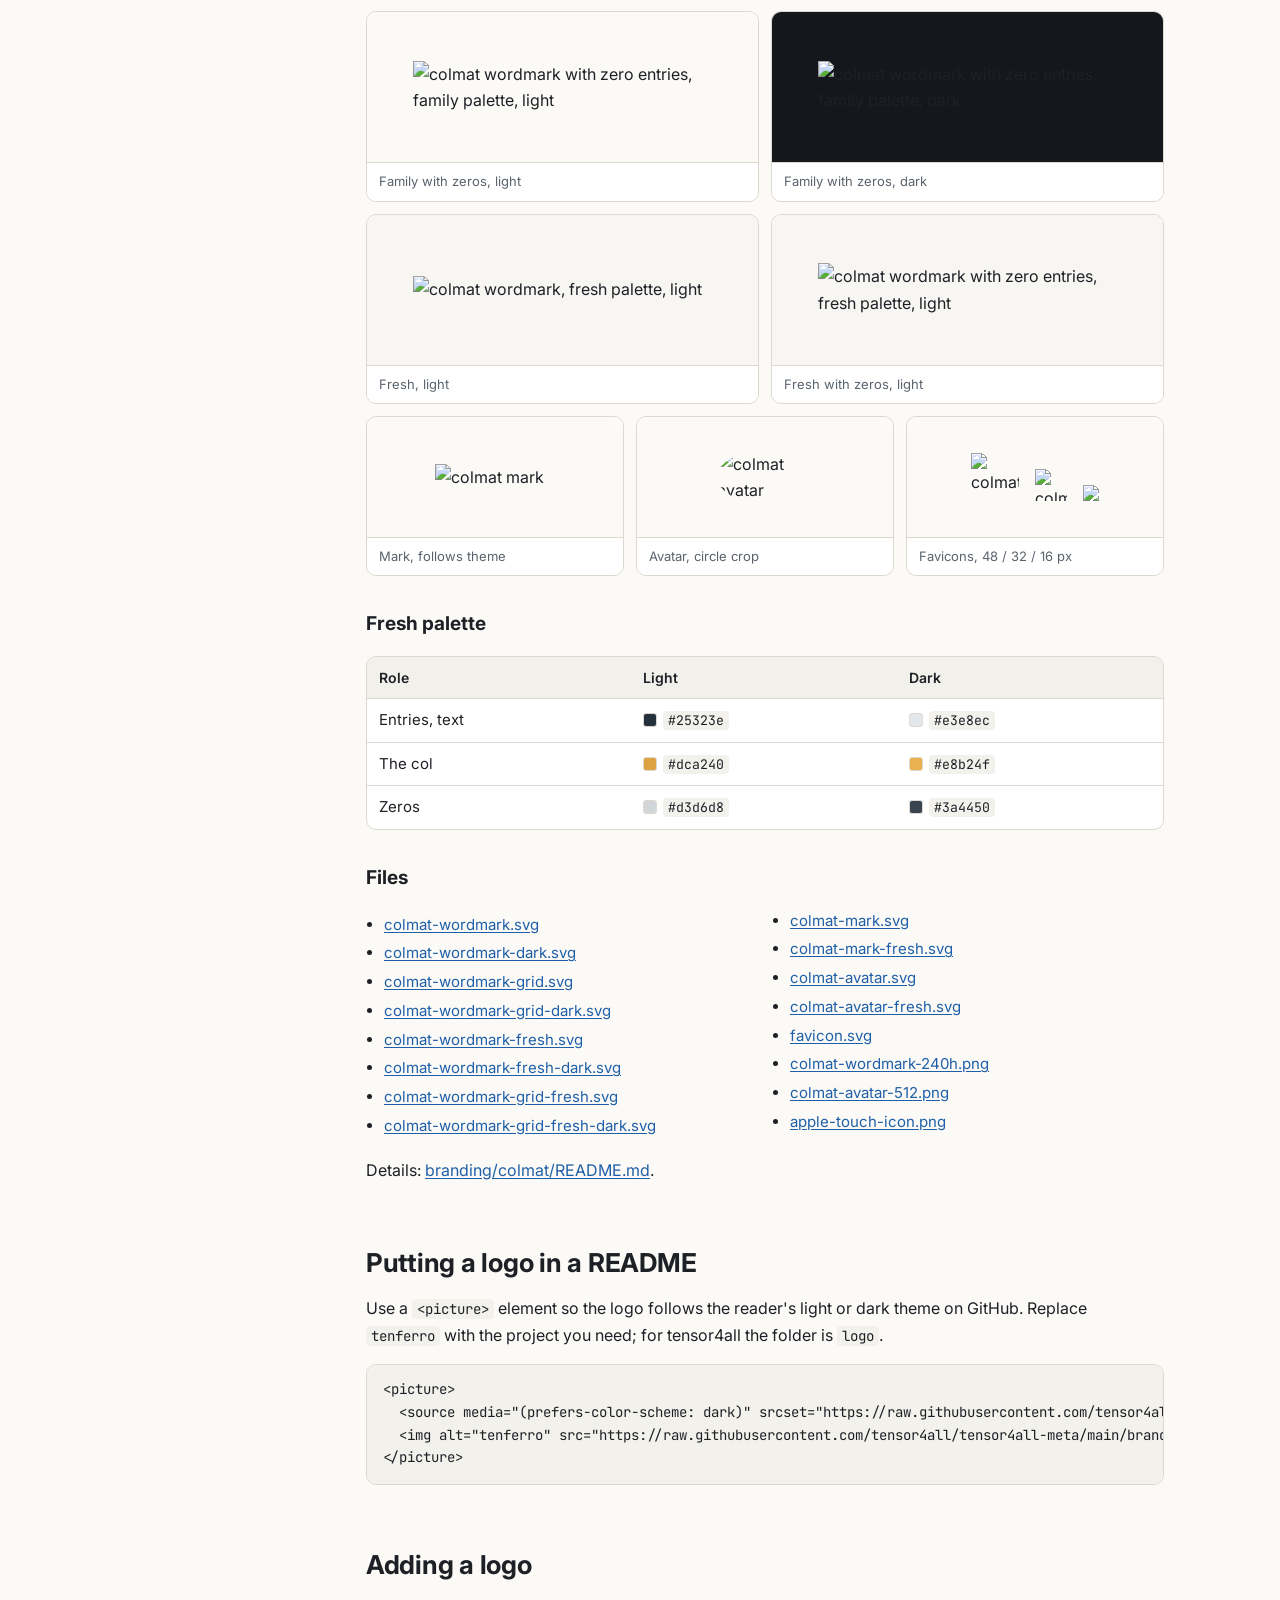
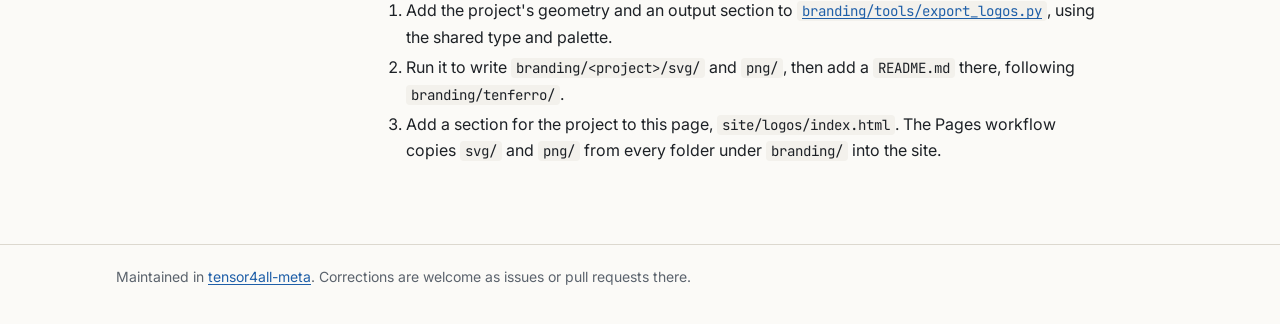
==== commit a4c745f4: "design: use Jan's T∀ form for the tensor4all logo The mark becomes T∀ with round bond ends: T (ink) " ====
--- a/site/logos/index.html
+++ b/site/logos/index.html
@@ -78,7 +78,7 @@
       <tr><td>Type</td><td>IBM Plex Sans SemiBold (SIL Open Font License 1.1), tracking -0.03 em, kerning on, converted to outlines</td></tr>
       <tr><td>Ink</td><td><span class="swatch" style="background:#1d2126"></span><code>#1d2126</code> on light, <span class="swatch" style="background:#e6e8eb"></span><code>#e6e8eb</code> on dark</td></tr>
       <tr><td>Copper accent</td><td><span class="swatch" style="background:#a3521a"></span><code>#a3521a</code> on light, <span class="swatch" style="background:#f0a46b"></span><code>#f0a46b</code> on dark</td></tr>
-      <tr><td>Proportions</td><td>In a horizontal wordmark the x-height is 0.47 of the mark height, and the gap between mark and text is 0.2 of it. The tensor4all mark is itself lettering, so its text sits on the mark's baseline with an x-height of 0.45 of the T4∀ cap height</td></tr>
+      <tr><td>Proportions</td><td>In a horizontal wordmark the x-height is 0.47 of the mark height, and the gap between mark and text is 0.2 of it. The tensor4all mark is itself lettering, so its text sits on the mark's baseline with an x-height of 0.45 of the T∀ cap height</td></tr>
     </tbody>
   </table></div>
 
@@ -87,14 +87,14 @@
     <h2 id="tensor4all">tensor4all</h2>
     <span class="tag proposal">Proposal</span>
   </div>
-  <p>The organization logo: <strong>T4∀</strong>, &ldquo;tensor for all&rdquo;, drawn as tensor diagrams of bonds and solid nodes. T is a three-leg tensor, the 4 a small network and ∀ a triangle of three tensors. As in Jan&rsquo;s earlier circuit mark, the strokes mimic the letter t, numeral 4 and letter a in the name, and the copper color used for 4 is the same as for the 4 in the wordmark. Idea by Xavier. Favicons keep only the copper 4.</p>
+  <p>The organization logo: <strong>T∀</strong> drawn as tensor diagrams of bonds and solid nodes, next to <strong>tensor4all</strong>. T, in ink, is a three-leg tensor for <em>tensor</em>; ∀, the mathematical &ldquo;for all&rdquo;, is a triangle of three tensors in copper, the same copper as <em>4all</em> in the wordmark. From Xavier&rsquo;s T4∀ idea and Jan&rsquo;s circuit mark; this form is Jan&rsquo;s.</p>
 
   <div class="tiles">
     <figure class="tile"><div class="stage on-light"><img src="../branding/logo/svg/tensor4all-wordmark.svg" alt="tensor4all wordmark on a light background" width="380"></div><figcaption>Wordmark, light</figcaption></figure>
     <figure class="tile"><div class="stage on-dark"><img src="../branding/logo/svg/tensor4all-wordmark-dark.svg" alt="tensor4all wordmark on a dark background" width="380"></div><figcaption>Wordmark, dark</figcaption></figure>
   </div>
   <div class="tiles small">
-    <figure class="tile"><div class="stage on-site"><img src="../branding/logo/svg/tensor4all-mark-auto.svg" alt="tensor4all mark" width="180"></div><figcaption>Mark, follows theme</figcaption></figure>
+    <figure class="tile"><div class="stage on-site"><img src="../branding/logo/svg/tensor4all-mark-auto.svg" alt="tensor4all mark" width="120"></div><figcaption>Mark, follows theme</figcaption></figure>
     <figure class="tile"><div class="stage on-light"><img src="../branding/logo/svg/tensor4all-avatar.svg" alt="tensor4all avatar" width="96" style="border-radius: 50%"></div><figcaption>Avatar, circle crop</figcaption></figure>
     <figure class="tile"><div class="stage on-light"><div class="favicons"><img src="../branding/logo/png/favicon-48.png" alt="tensor4all favicon, 48 px" width="48" height="48"><img src="../branding/logo/png/favicon-32.png" alt="tensor4all favicon, 32 px" width="32" height="32"><img src="../branding/logo/png/favicon-16.png" alt="tensor4all favicon, 16 px" width="16" height="16"></div></div><figcaption>Favicons, 48 / 32 / 16 px</figcaption></figure>
   </div>
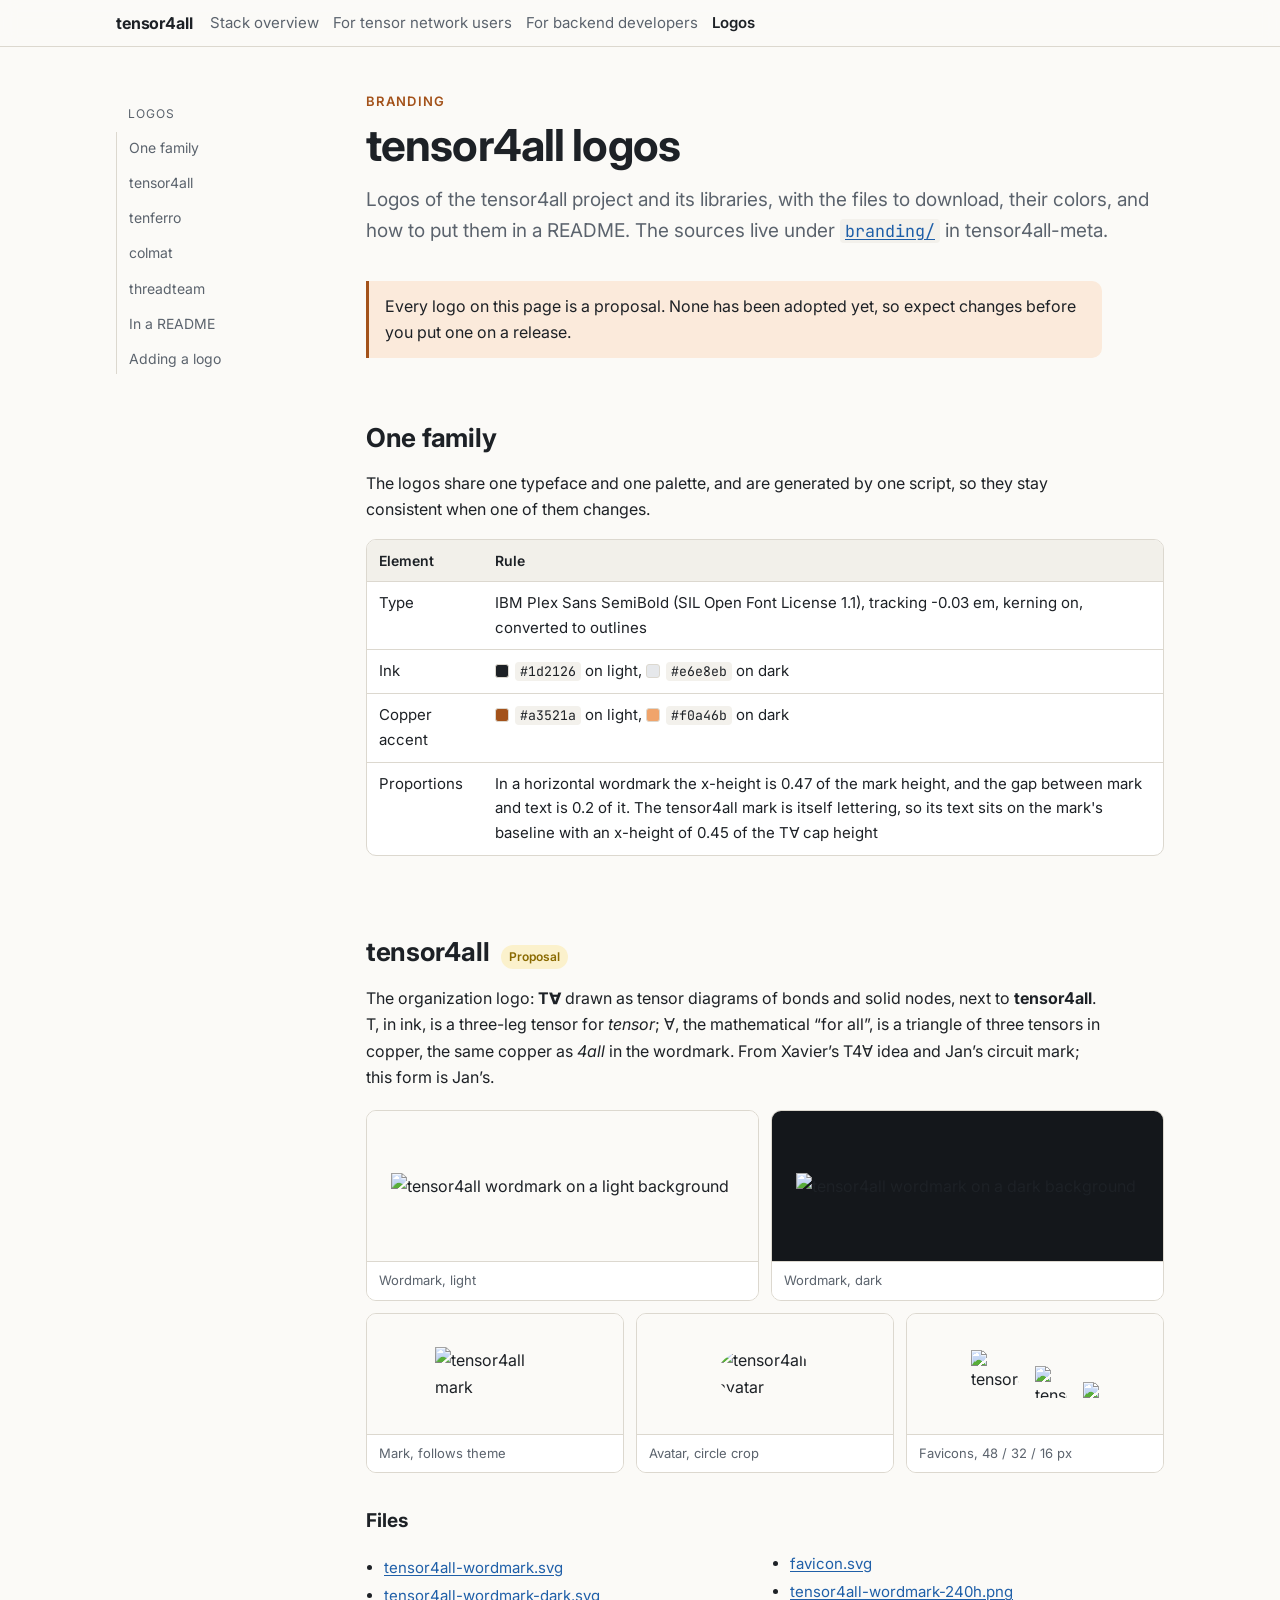
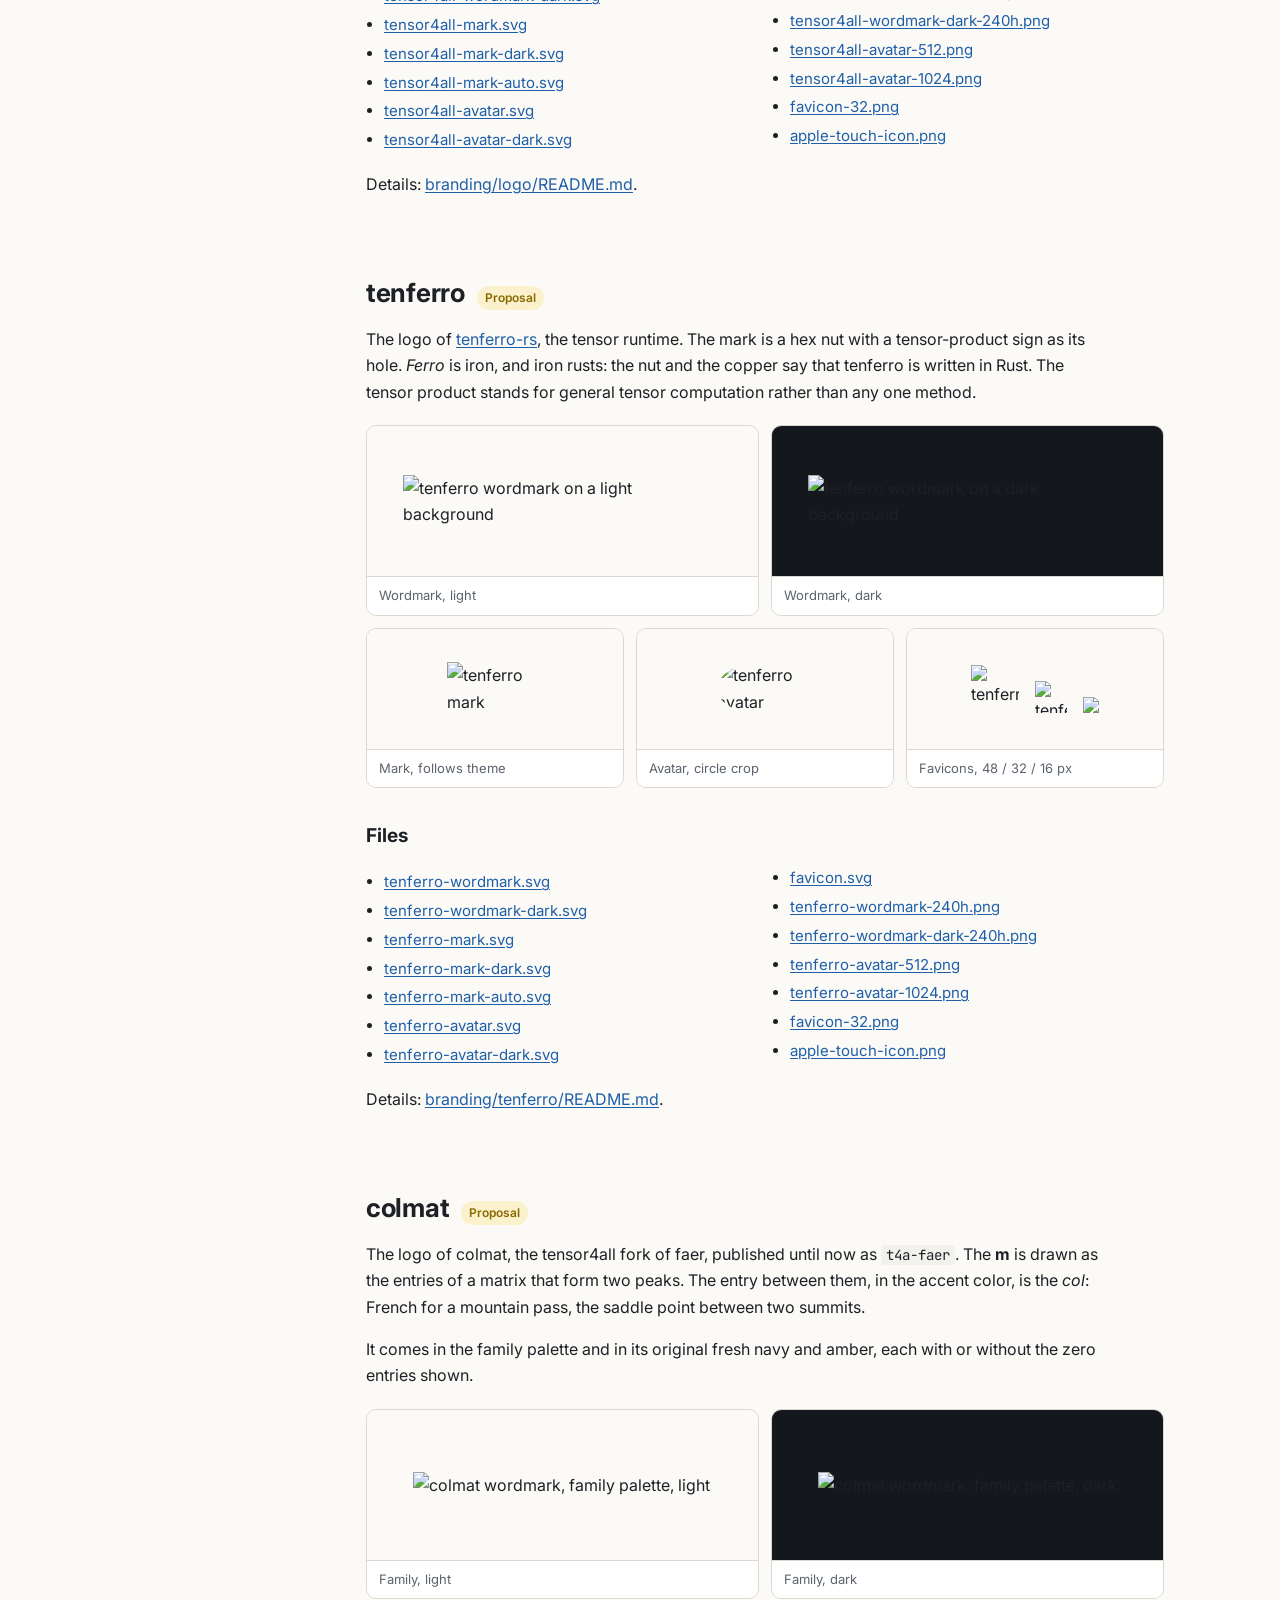
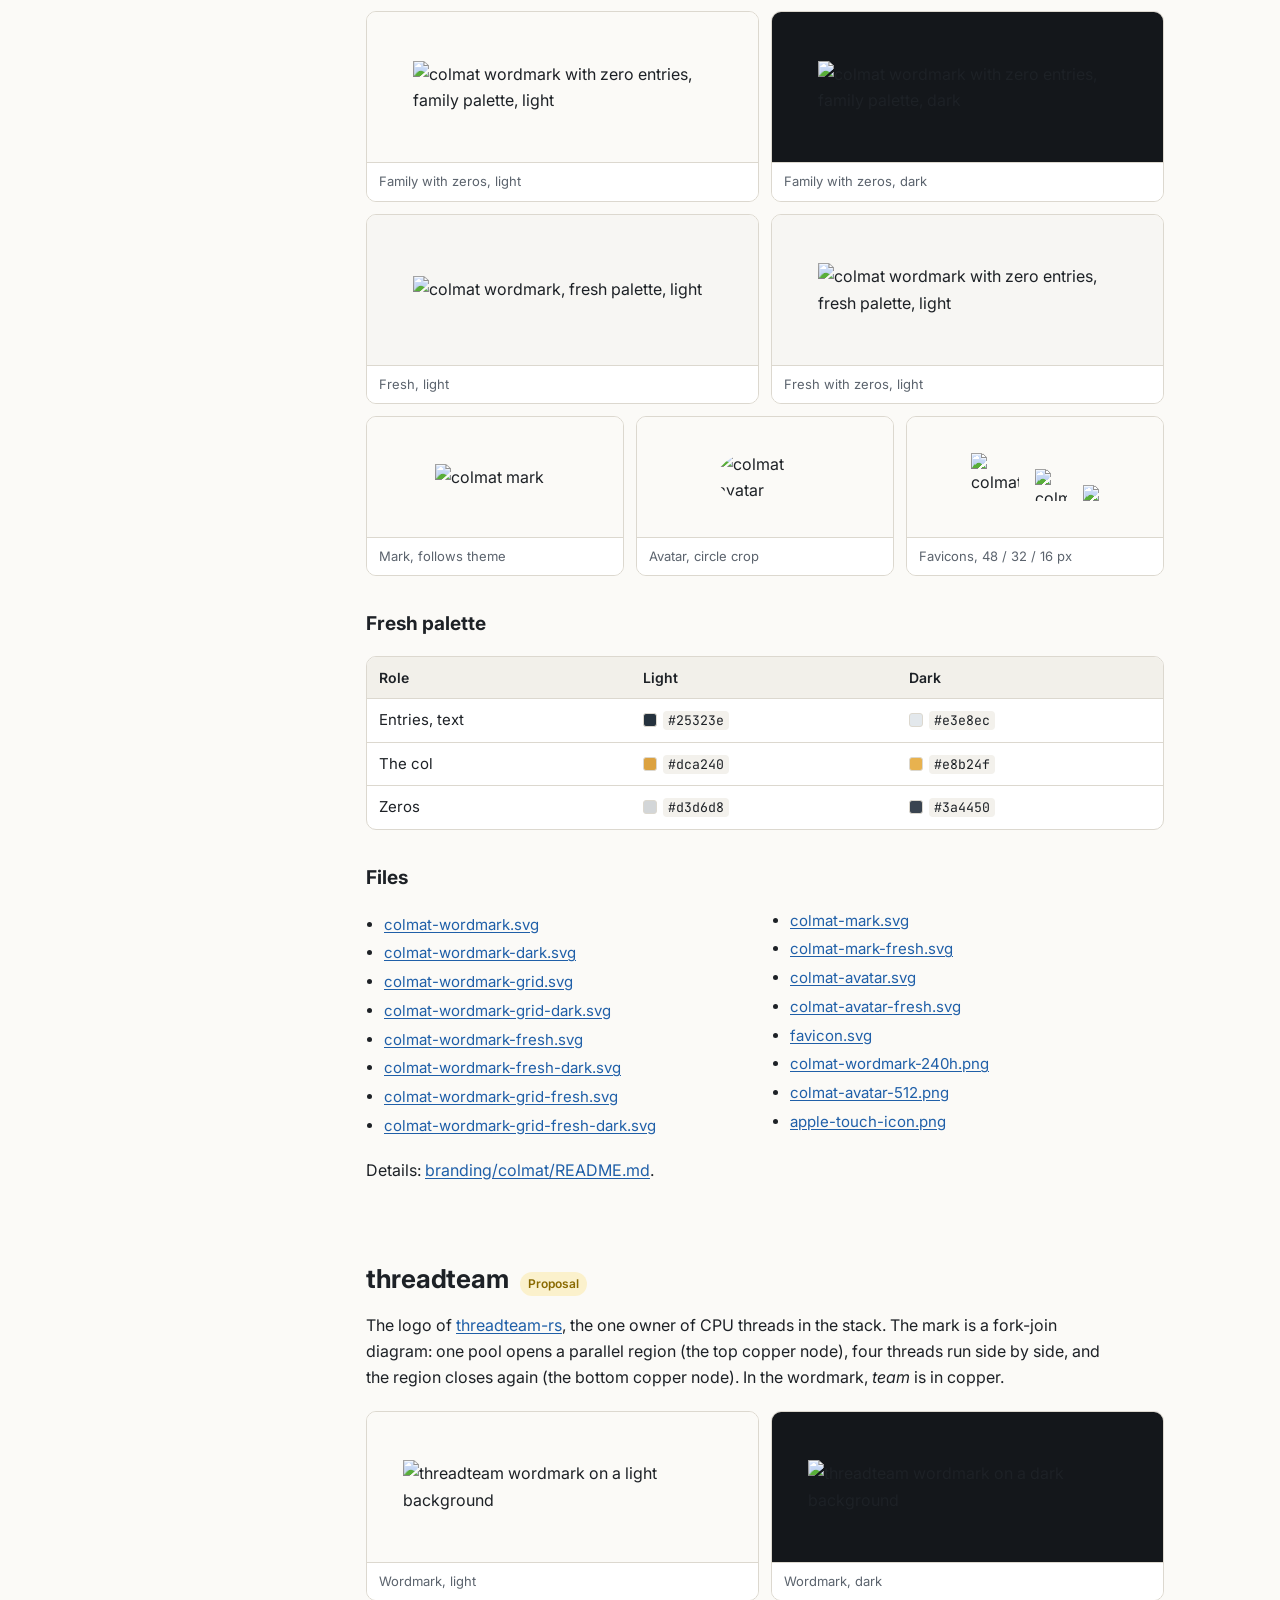
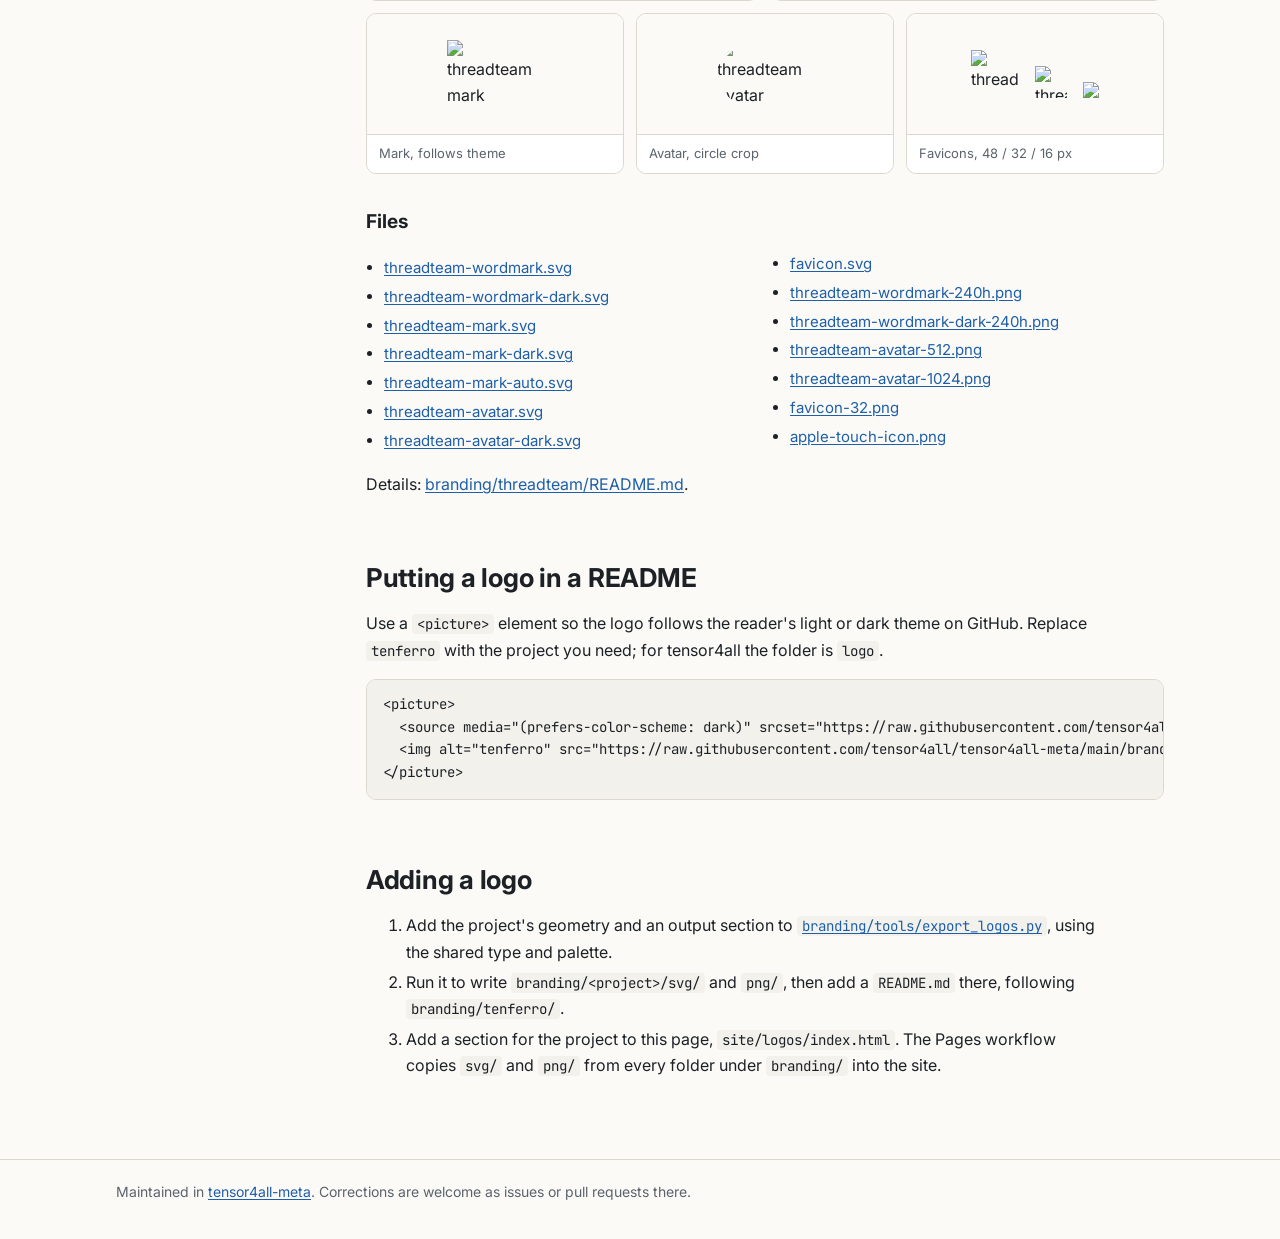
==== commit b6ef98df: "design: add a threadteam logo (fork-join) threadteam is the one owner of CPU threads in the stack. T" ====
--- a/site/logos/index.html
+++ b/site/logos/index.html
@@ -56,6 +56,7 @@
     <li><a href="#tensor4all">tensor4all</a></li>
     <li><a href="#tenferro">tenferro</a></li>
     <li><a href="#colmat">colmat</a></li>
+    <li><a href="#threadteam">threadteam</a></li>
     <li><a href="#using">In a README</a></li>
     <li><a href="#adding">Adding a logo</a></li>
   </ol>
@@ -207,6 +208,42 @@
   </ul>
   <p>Details: <a href="https://github.com/tensor4all/tensor4all-meta/blob/main/branding/colmat/README.md">branding/colmat/README.md</a>.</p>
 
+  <!-- threadteam -->
+  <div class="logo-head">
+    <h2 id="threadteam">threadteam</h2>
+    <span class="tag proposal">Proposal</span>
+  </div>
+  <p>The logo of <a href="https://github.com/tensor4all/threadteam-rs">threadteam-rs</a>, the one owner of CPU threads in the stack. The mark is a fork-join diagram: one pool opens a parallel region (the top copper node), four threads run side by side, and the region closes again (the bottom copper node). In the wordmark, <em>team</em> is in copper.</p>
+
+  <div class="tiles">
+    <figure class="tile"><div class="stage on-light"><img src="../branding/threadteam/svg/threadteam-wordmark.svg" alt="threadteam wordmark on a light background" width="320"></div><figcaption>Wordmark, light</figcaption></figure>
+    <figure class="tile"><div class="stage on-dark"><img src="../branding/threadteam/svg/threadteam-wordmark-dark.svg" alt="threadteam wordmark on a dark background" width="320"></div><figcaption>Wordmark, dark</figcaption></figure>
+  </div>
+  <div class="tiles small">
+    <figure class="tile"><div class="stage on-site"><img src="../branding/threadteam/svg/threadteam-mark-auto.svg" alt="threadteam mark" width="96"></div><figcaption>Mark, follows theme</figcaption></figure>
+    <figure class="tile"><div class="stage on-light"><img src="../branding/threadteam/svg/threadteam-avatar.svg" alt="threadteam avatar" width="96" style="border-radius: 50%"></div><figcaption>Avatar, circle crop</figcaption></figure>
+    <figure class="tile"><div class="stage on-light"><div class="favicons"><img src="../branding/threadteam/png/favicon-48.png" alt="threadteam favicon, 48 px" width="48" height="48"><img src="../branding/threadteam/png/favicon-32.png" alt="threadteam favicon, 32 px" width="32" height="32"><img src="../branding/threadteam/png/favicon-16.png" alt="threadteam favicon, 16 px" width="16" height="16"></div></div><figcaption>Favicons, 48 / 32 / 16 px</figcaption></figure>
+  </div>
+
+  <h3>Files</h3>
+  <ul class="files">
+    <li><a href="../branding/threadteam/svg/threadteam-wordmark.svg" download>threadteam-wordmark.svg</a></li>
+    <li><a href="../branding/threadteam/svg/threadteam-wordmark-dark.svg" download>threadteam-wordmark-dark.svg</a></li>
+    <li><a href="../branding/threadteam/svg/threadteam-mark.svg" download>threadteam-mark.svg</a></li>
+    <li><a href="../branding/threadteam/svg/threadteam-mark-dark.svg" download>threadteam-mark-dark.svg</a></li>
+    <li><a href="../branding/threadteam/svg/threadteam-mark-auto.svg" download>threadteam-mark-auto.svg</a></li>
+    <li><a href="../branding/threadteam/svg/threadteam-avatar.svg" download>threadteam-avatar.svg</a></li>
+    <li><a href="../branding/threadteam/svg/threadteam-avatar-dark.svg" download>threadteam-avatar-dark.svg</a></li>
+    <li><a href="../branding/threadteam/svg/favicon.svg" download>favicon.svg</a></li>
+    <li><a href="../branding/threadteam/png/threadteam-wordmark-240h.png" download>threadteam-wordmark-240h.png</a></li>
+    <li><a href="../branding/threadteam/png/threadteam-wordmark-dark-240h.png" download>threadteam-wordmark-dark-240h.png</a></li>
+    <li><a href="../branding/threadteam/png/threadteam-avatar-512.png" download>threadteam-avatar-512.png</a></li>
+    <li><a href="../branding/threadteam/png/threadteam-avatar-1024.png" download>threadteam-avatar-1024.png</a></li>
+    <li><a href="../branding/threadteam/png/favicon-32.png" download>favicon-32.png</a></li>
+    <li><a href="../branding/threadteam/png/apple-touch-icon.png" download>apple-touch-icon.png</a></li>
+  </ul>
+  <p>Details: <a href="https://github.com/tensor4all/tensor4all-meta/blob/main/branding/threadteam/README.md">branding/threadteam/README.md</a>.</p>
+
   <h2 id="using">Putting a logo in a README</h2>
   <p>Use a <code>&lt;picture&gt;</code> element so the logo follows the reader's light or dark theme on GitHub. Replace <code>tenferro</code> with the project you need; for tensor4all the folder is <code>logo</code>.</p>
 <pre><code>&lt;picture&gt;
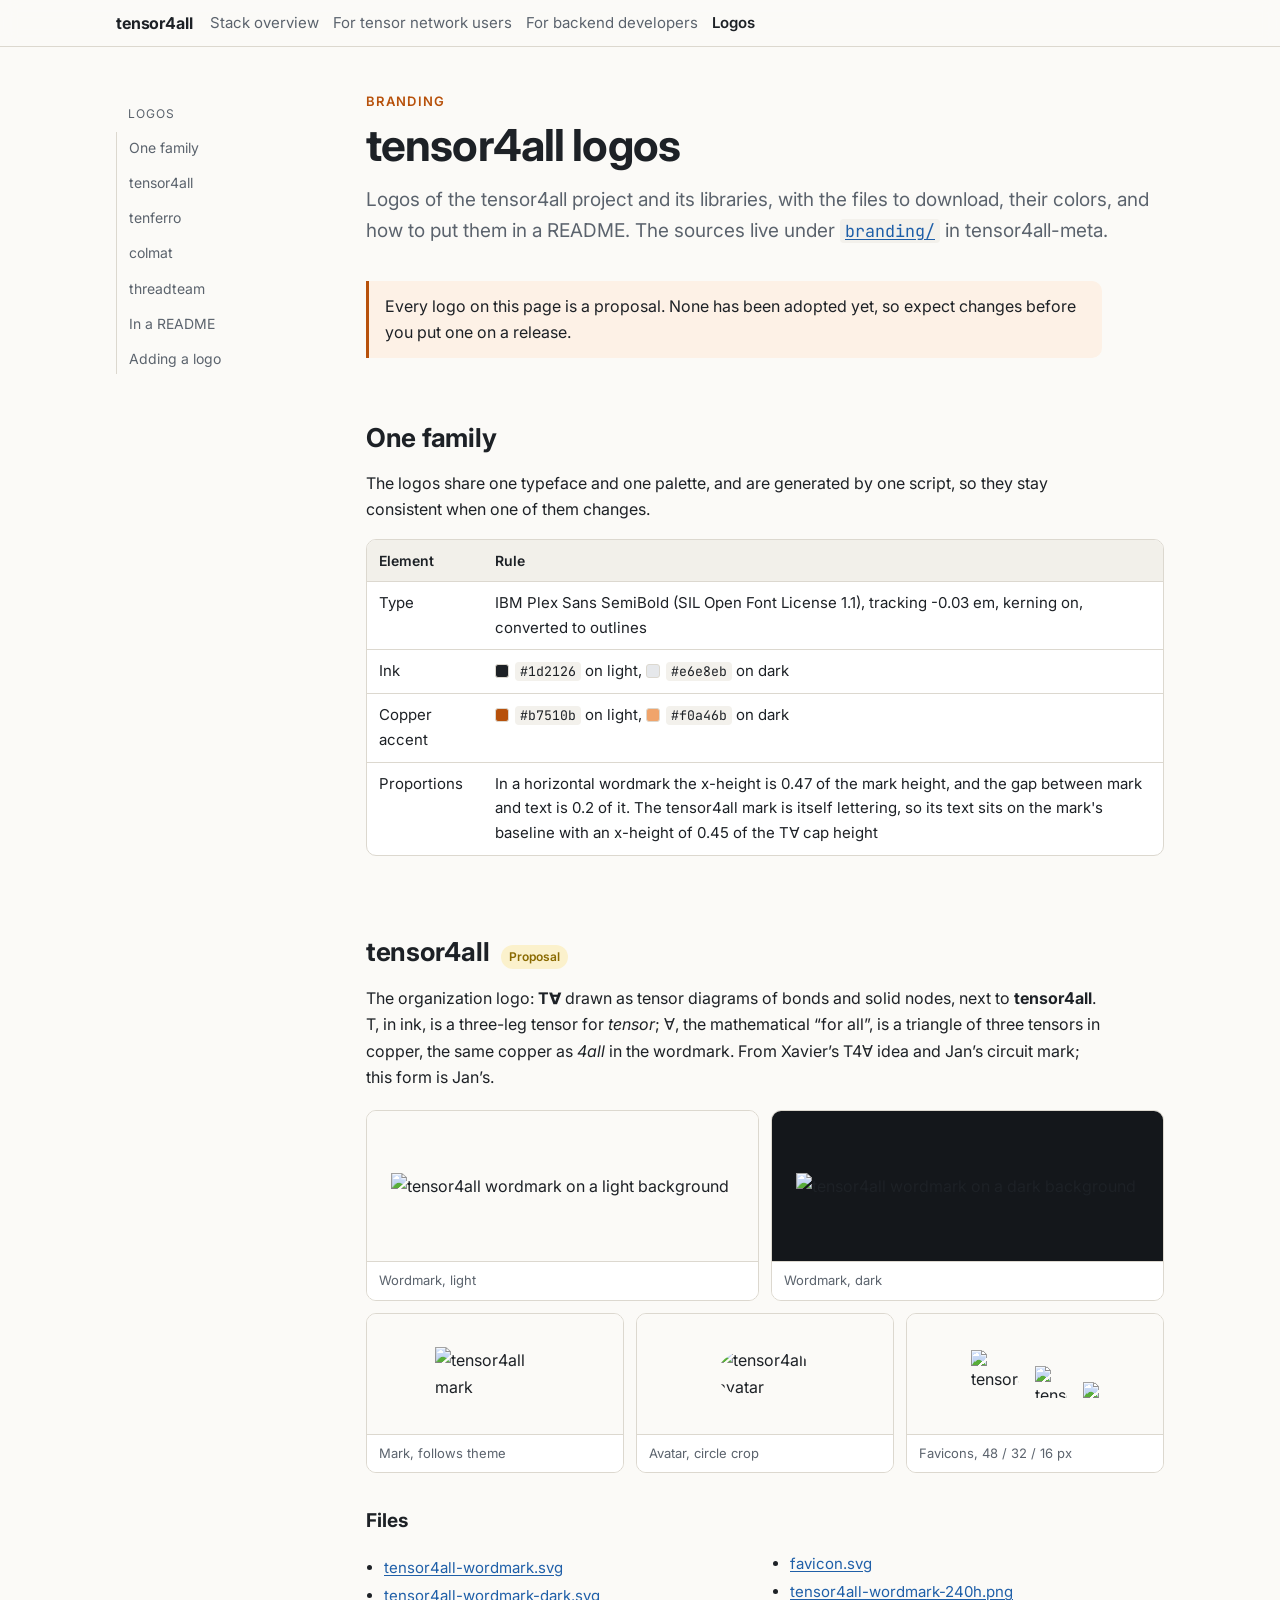
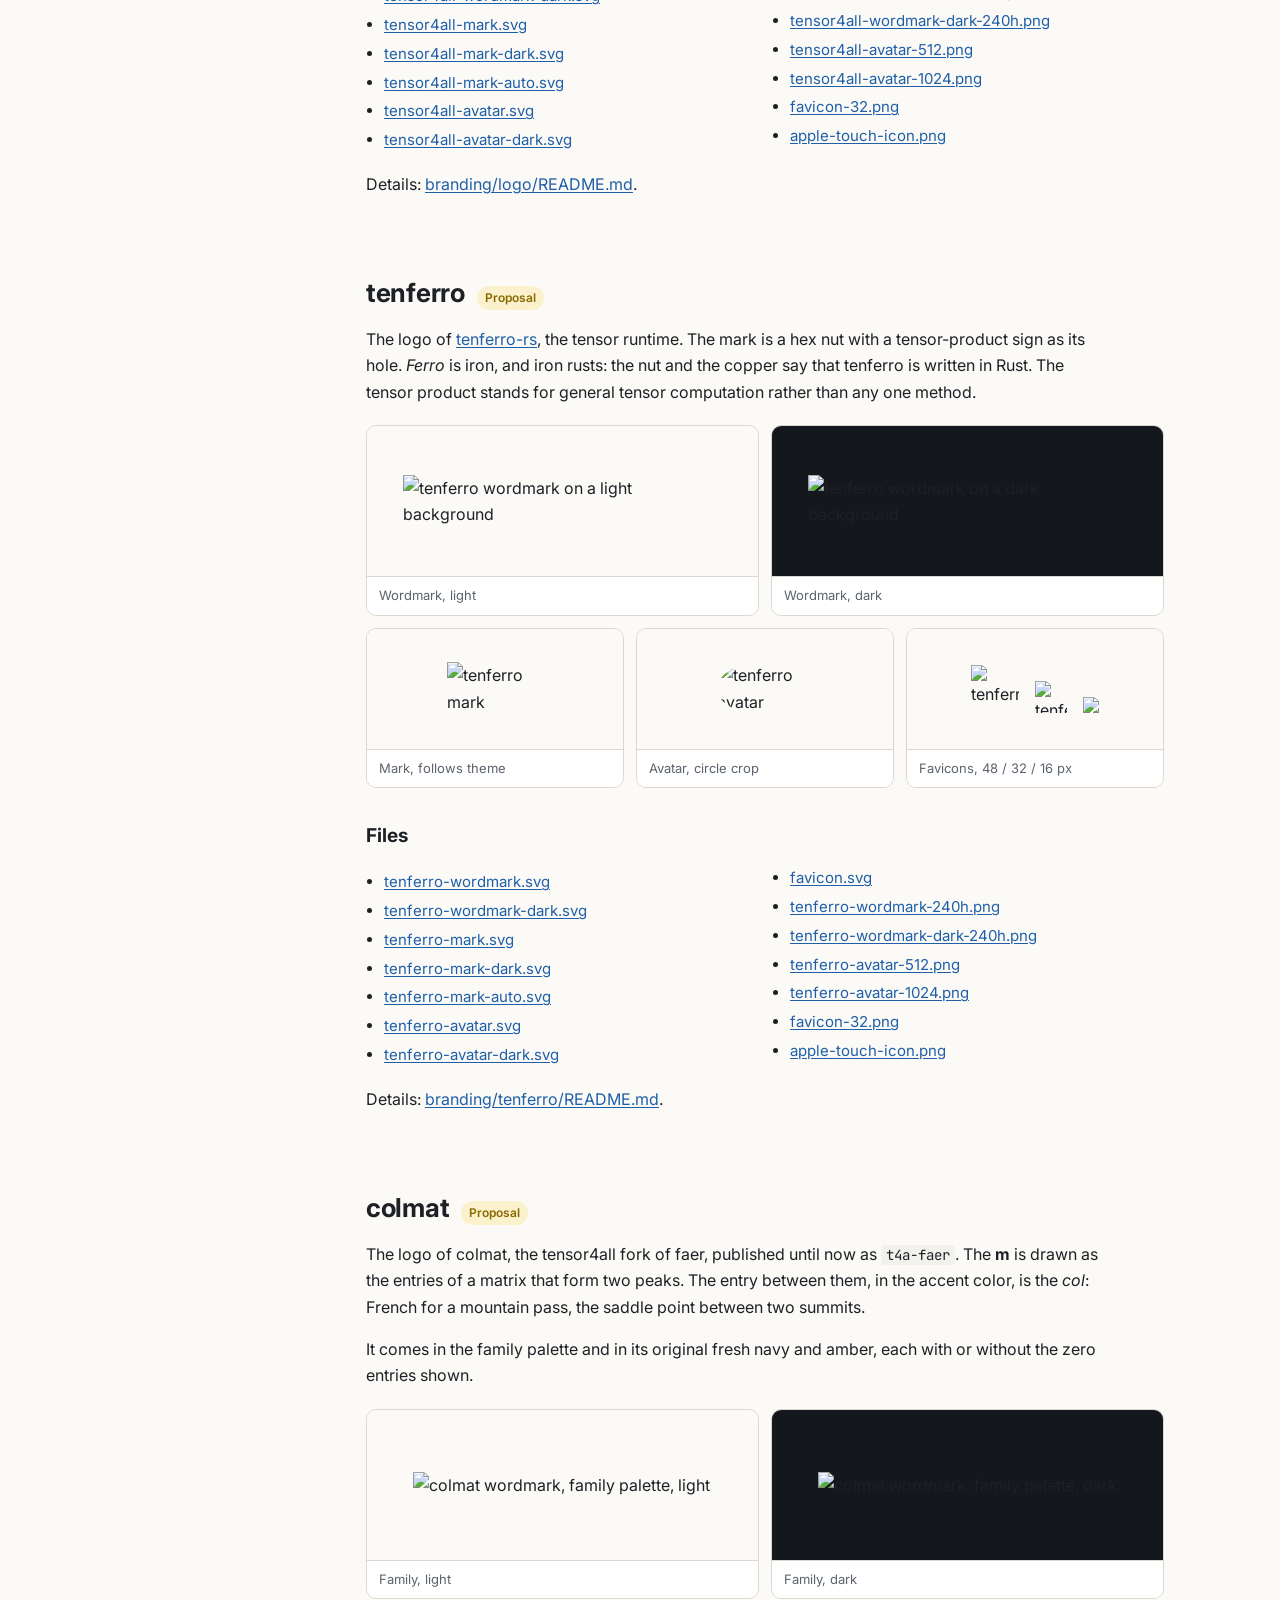
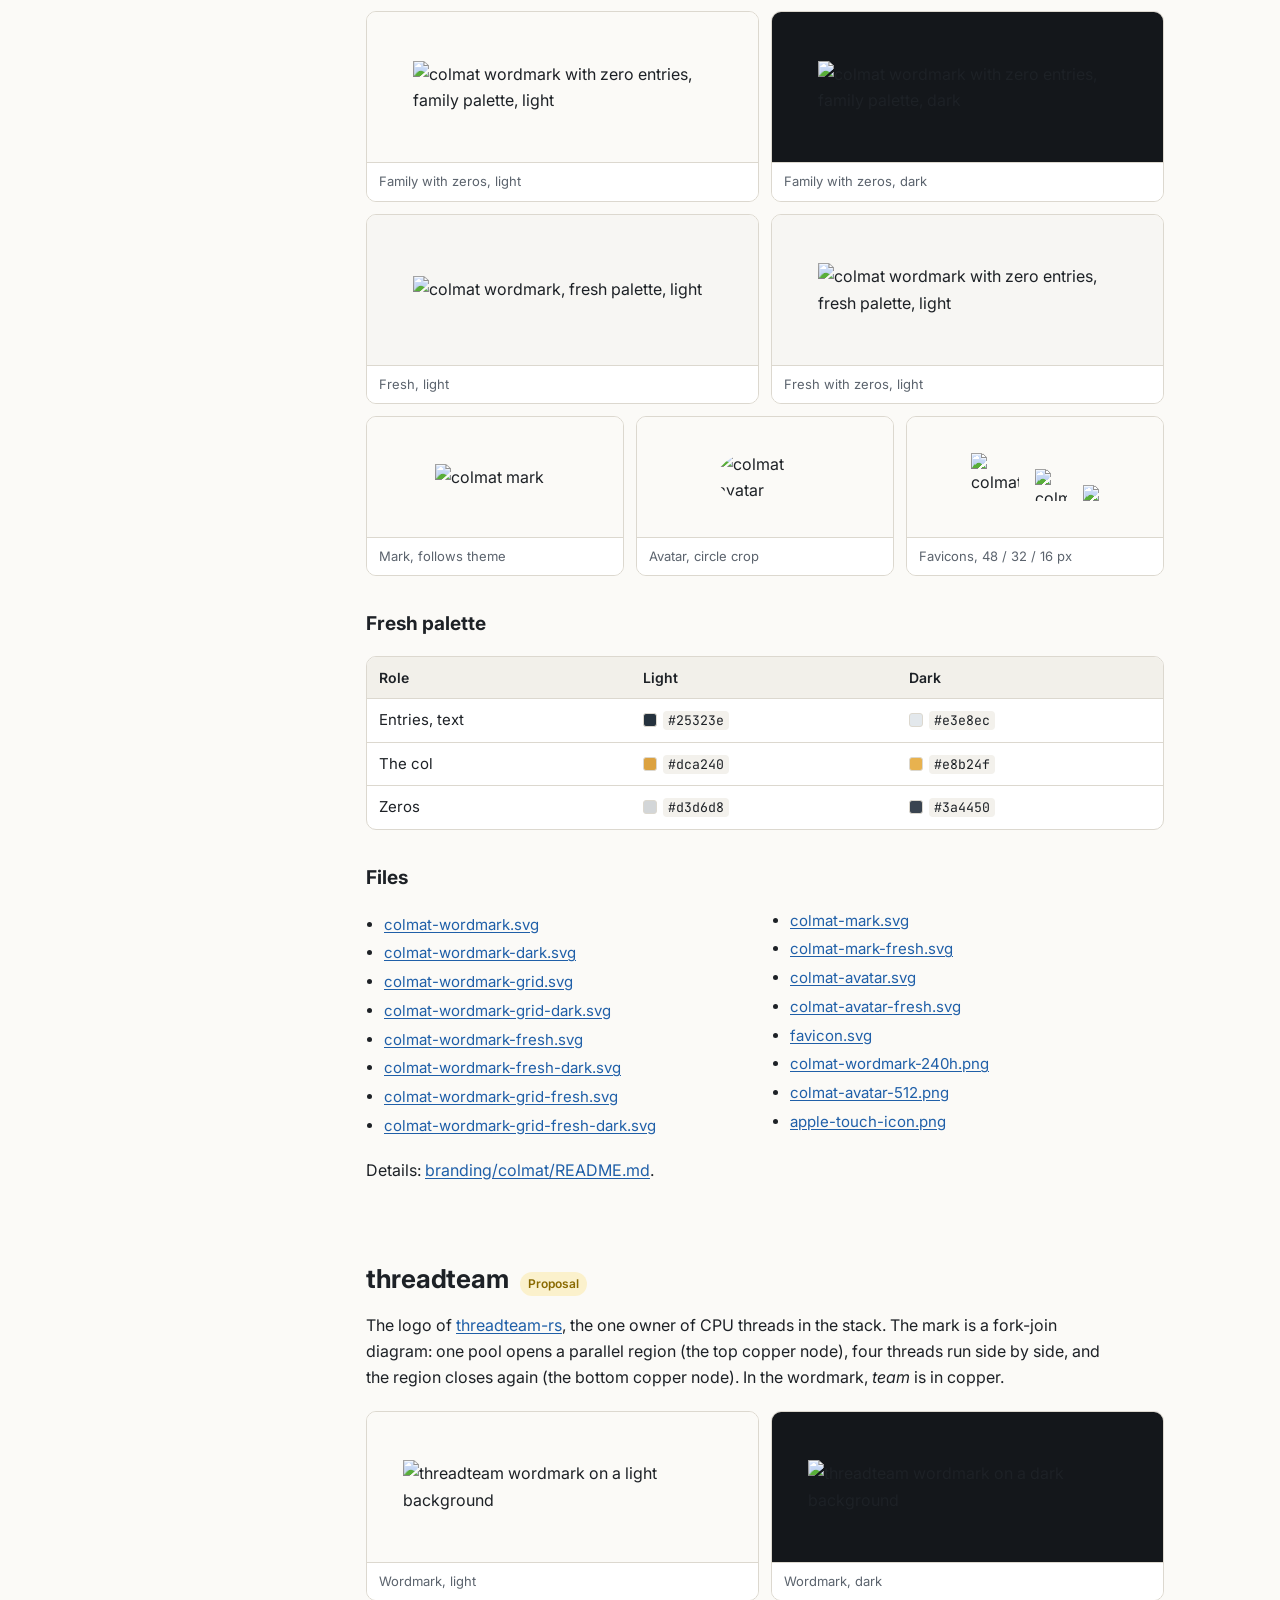
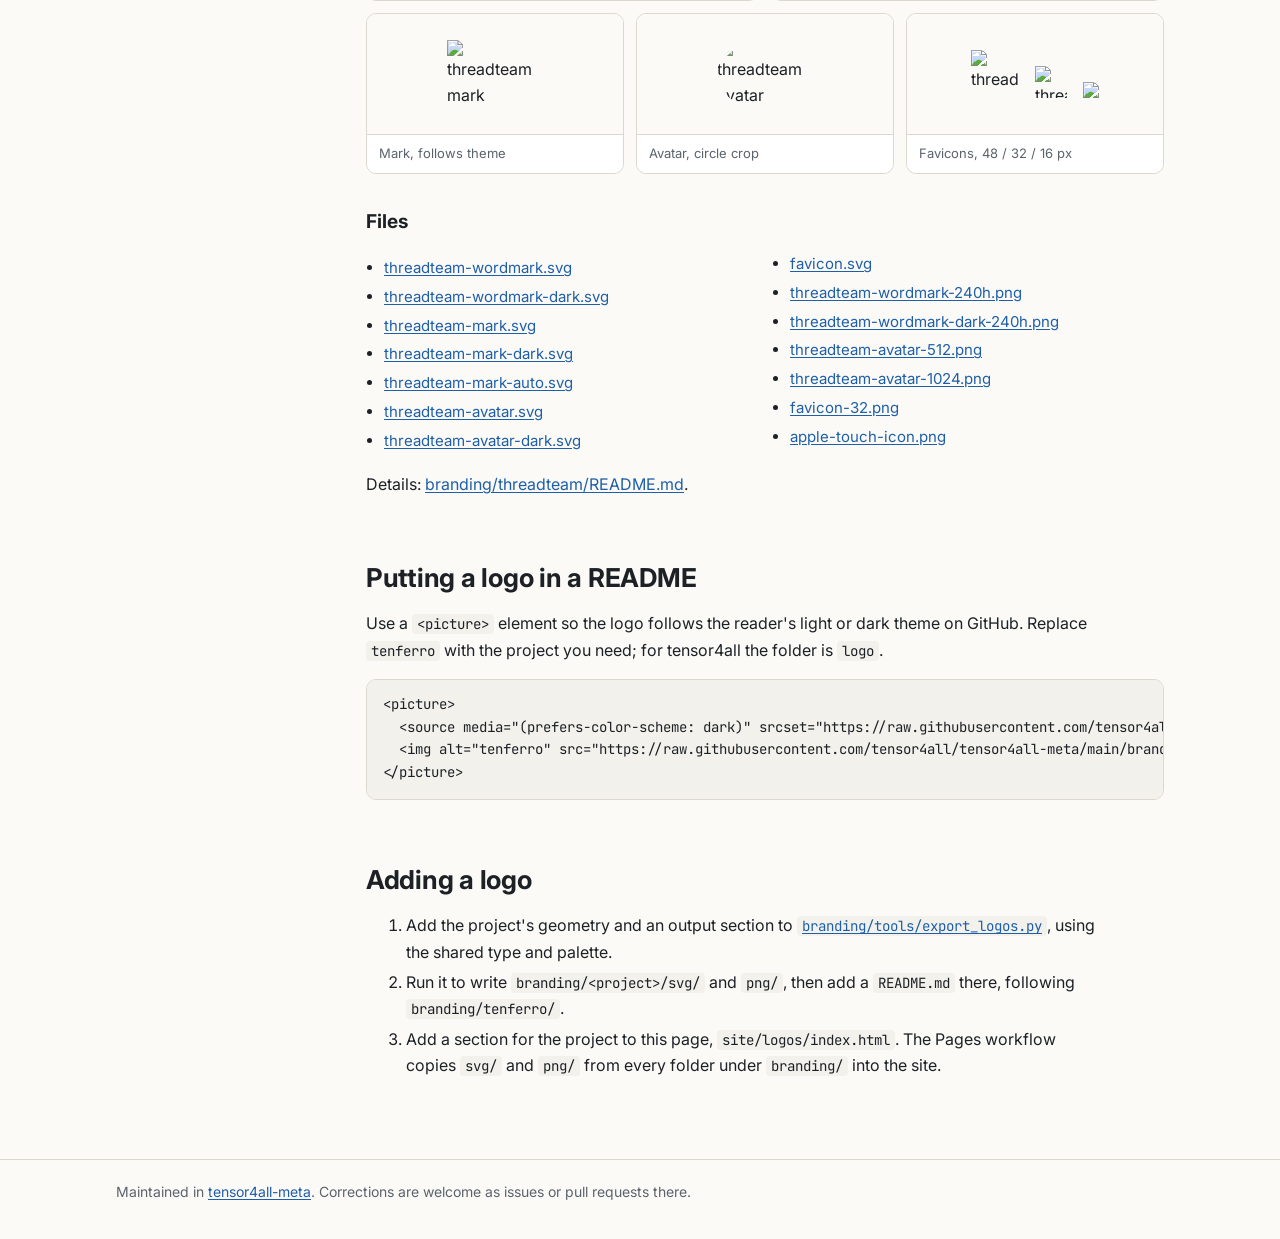
==== commit cd8a4c65: "design: make the light copper slightly more vivid (#a3521a -> #b7510b) The light-background copper o" ====
--- a/site/logos/index.html
+++ b/site/logos/index.html
@@ -78,7 +78,7 @@
     <tbody>
       <tr><td>Type</td><td>IBM Plex Sans SemiBold (SIL Open Font License 1.1), tracking -0.03 em, kerning on, converted to outlines</td></tr>
       <tr><td>Ink</td><td><span class="swatch" style="background:#1d2126"></span><code>#1d2126</code> on light, <span class="swatch" style="background:#e6e8eb"></span><code>#e6e8eb</code> on dark</td></tr>
-      <tr><td>Copper accent</td><td><span class="swatch" style="background:#a3521a"></span><code>#a3521a</code> on light, <span class="swatch" style="background:#f0a46b"></span><code>#f0a46b</code> on dark</td></tr>
+      <tr><td>Copper accent</td><td><span class="swatch" style="background:#b7510b"></span><code>#b7510b</code> on light, <span class="swatch" style="background:#f0a46b"></span><code>#f0a46b</code> on dark</td></tr>
       <tr><td>Proportions</td><td>In a horizontal wordmark the x-height is 0.47 of the mark height, and the gap between mark and text is 0.2 of it. The tensor4all mark is itself lettering, so its text sits on the mark's baseline with an x-height of 0.45 of the T∀ cap height</td></tr>
     </tbody>
   </table></div>
--- a/site/stack/assets/style.css
+++ b/site/stack/assets/style.css
@@ -7,8 +7,8 @@
   --line: #dcd8cf;
   --accent: #1f5fa8;
   --accent-soft: #e4eefa;
-  --warm: #a3521a;
-  --warm-soft: #fbeadb;
+  --warm: #b7510b;
+  --warm-soft: #fdf1e6;
   --ok: #2d7a46;
   --ok-soft: #e1f2e6;
   --warn: #8a6a00;
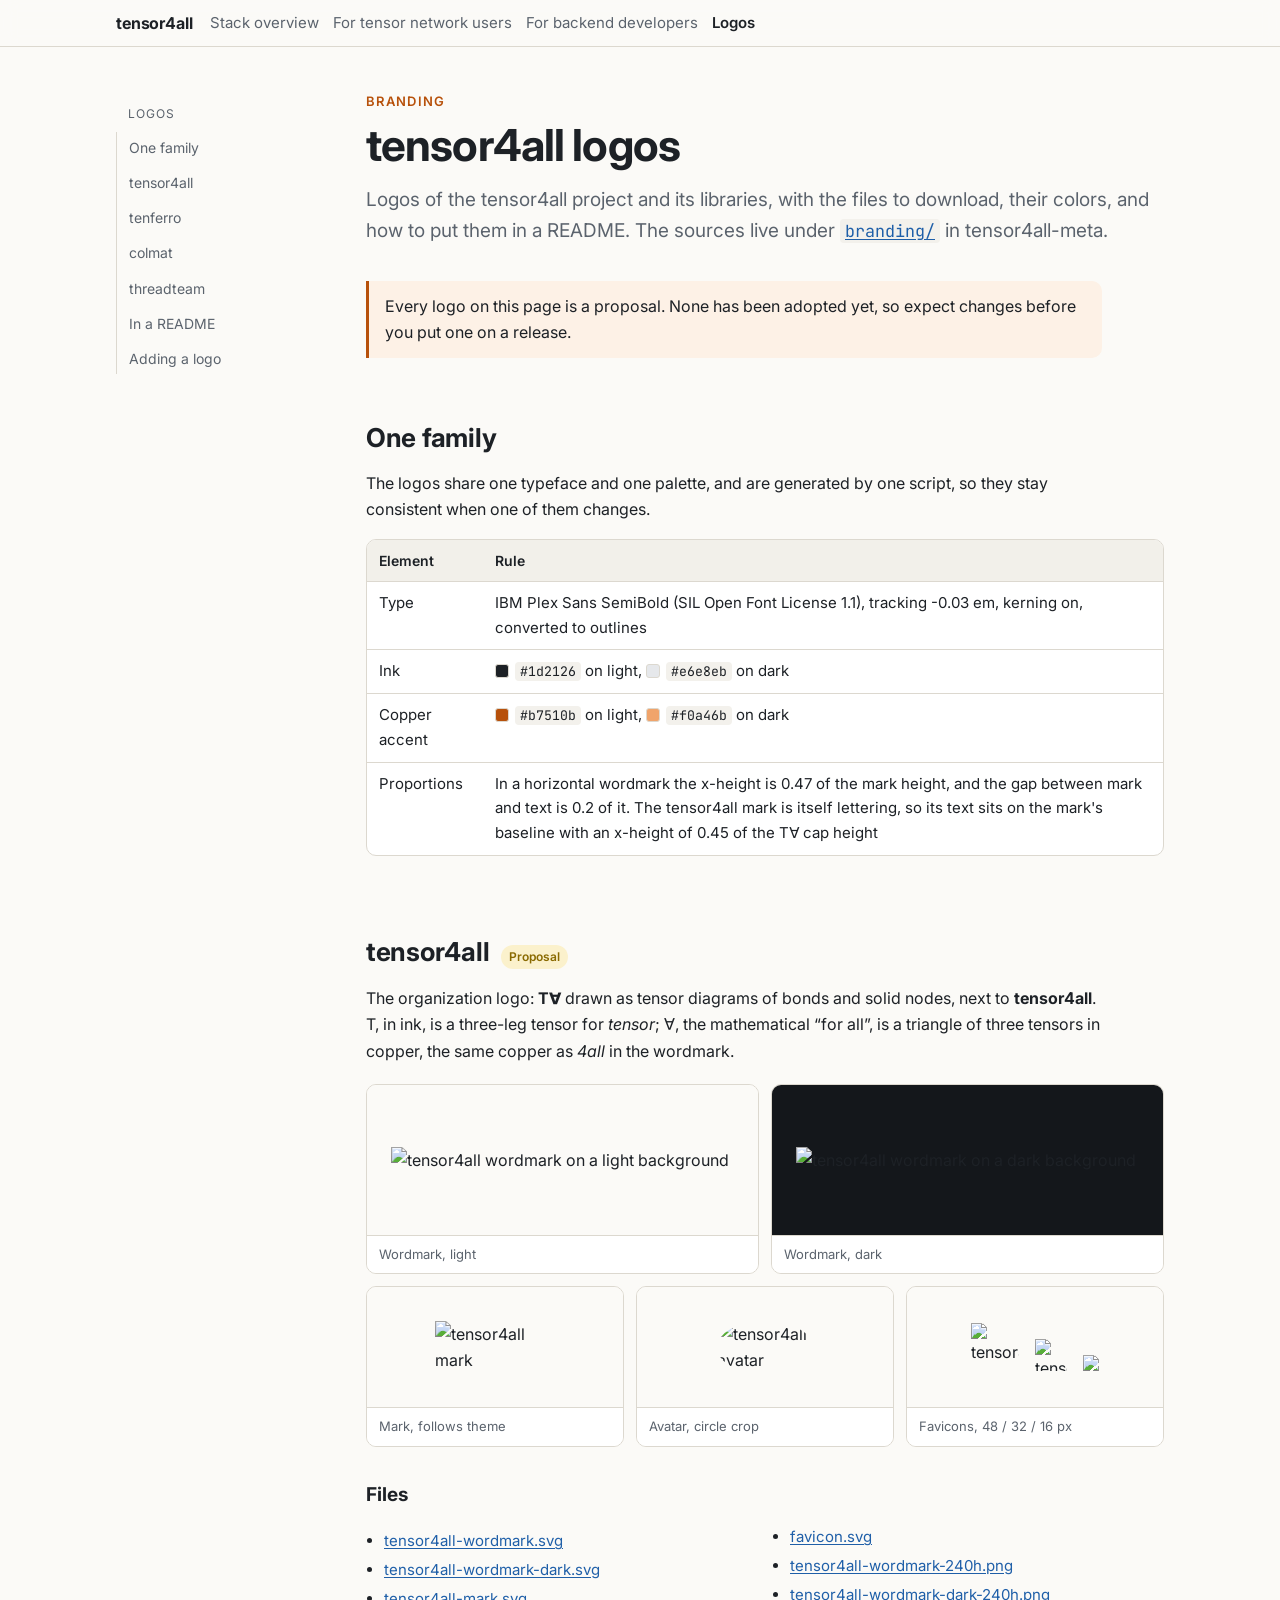
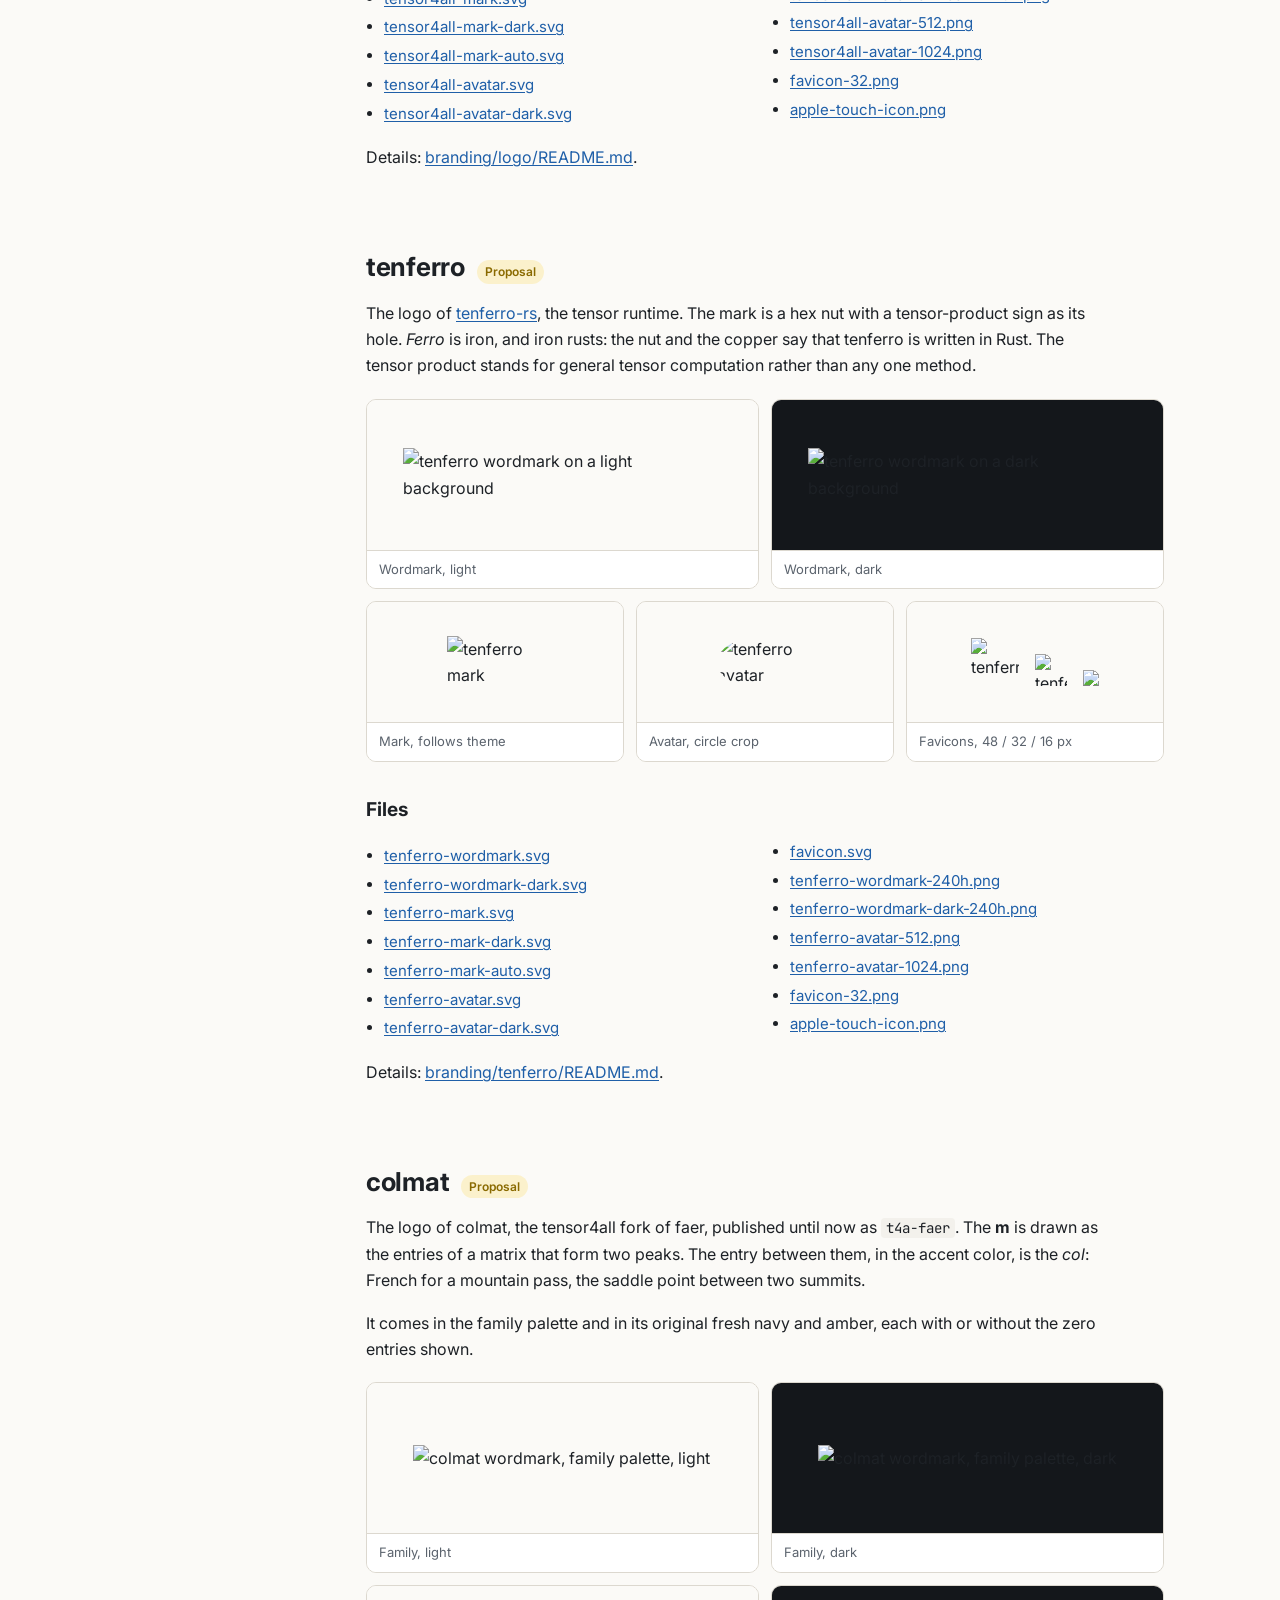
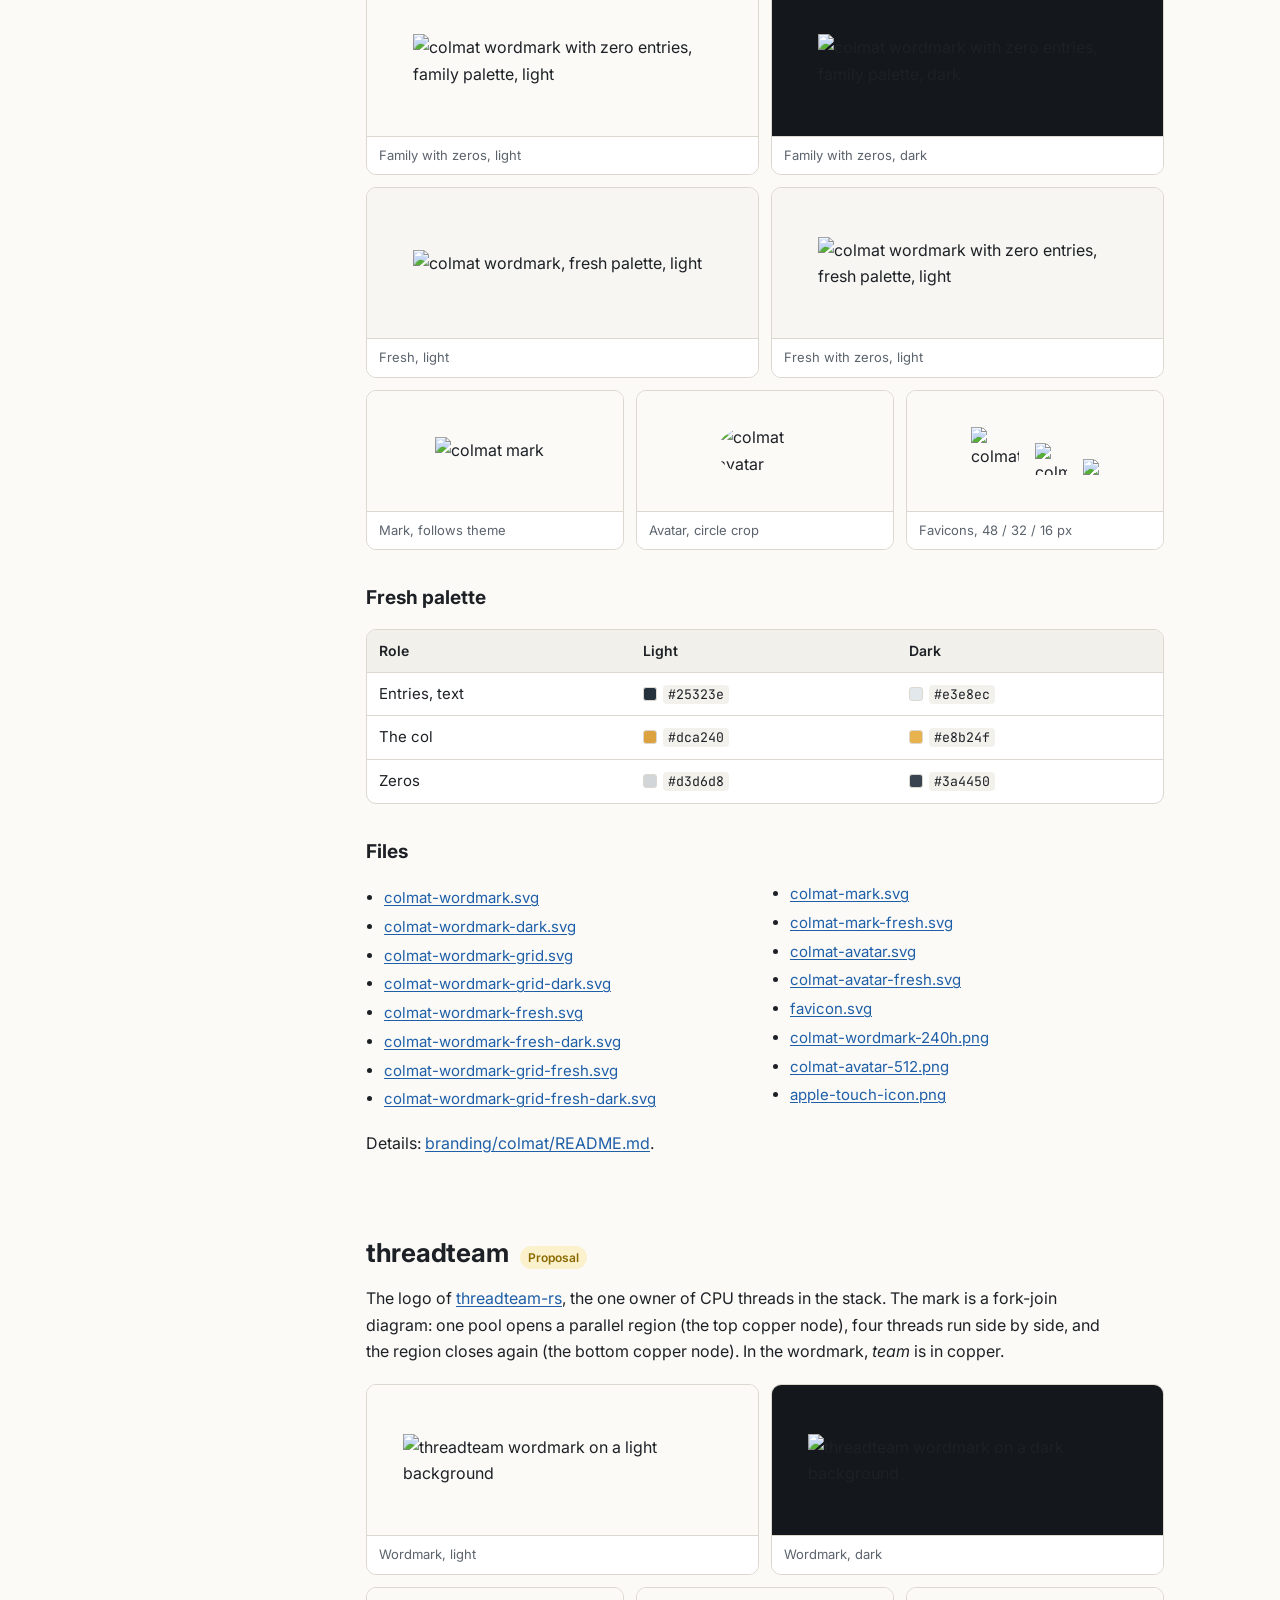
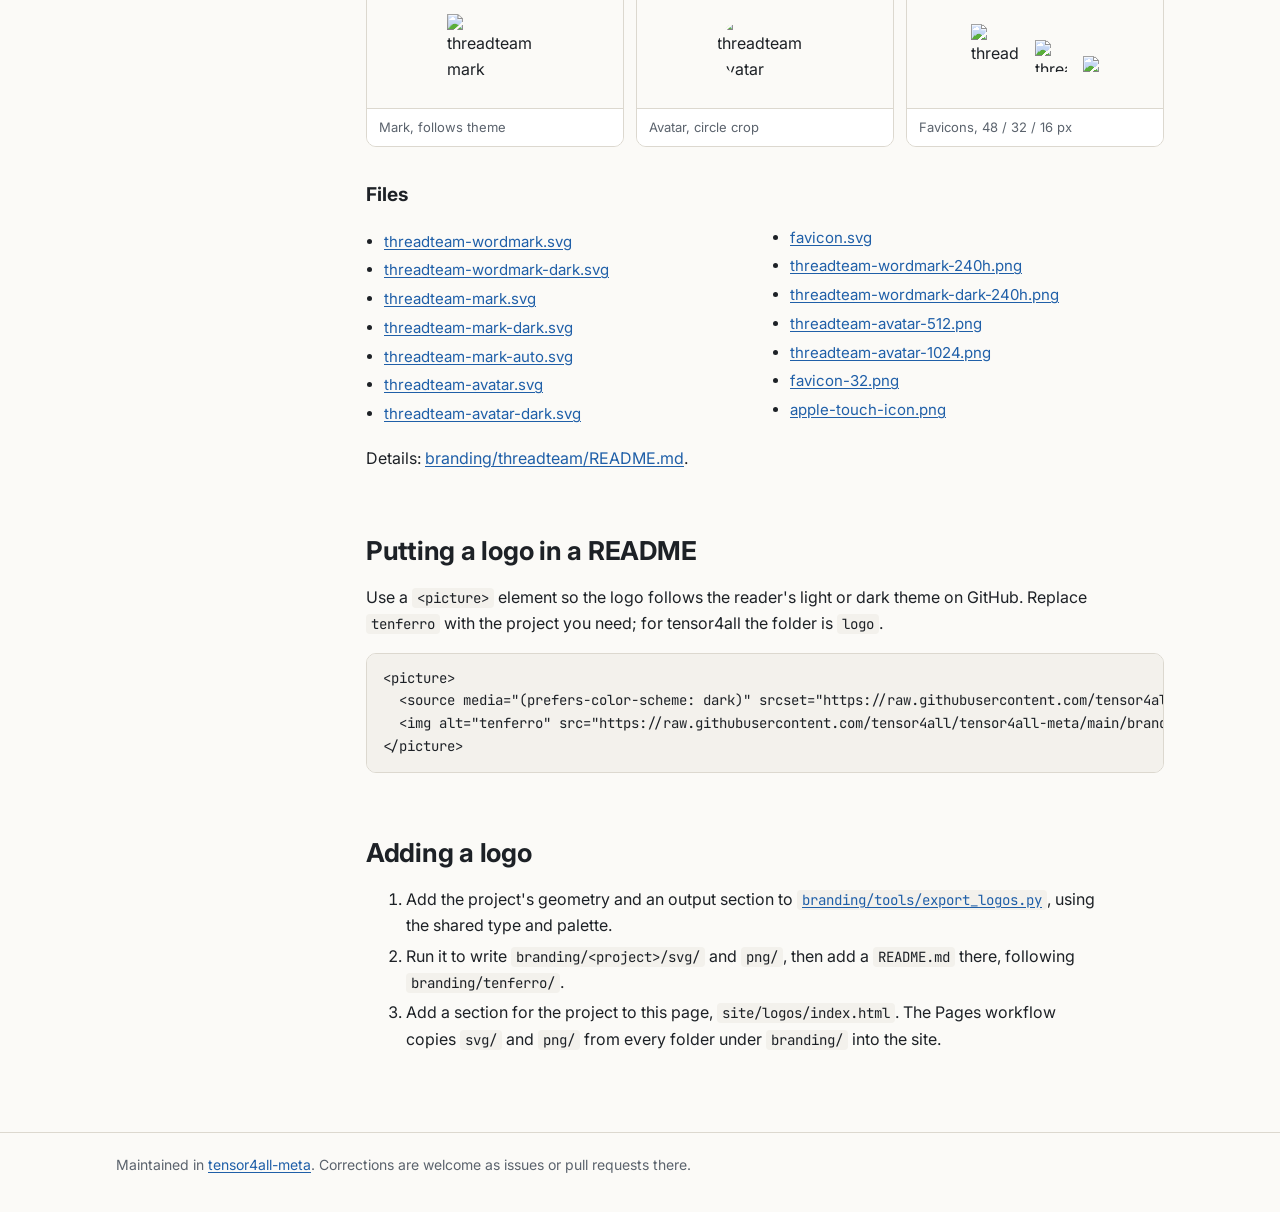
==== commit c846e1c1: "logos: drop the attribution sentence from the tensor4all description Co-Authored-By: Claude Opus 5.5" ====
--- a/site/logos/index.html
+++ b/site/logos/index.html
@@ -88,7 +88,7 @@
     <h2 id="tensor4all">tensor4all</h2>
     <span class="tag proposal">Proposal</span>
   </div>
-  <p>The organization logo: <strong>T∀</strong> drawn as tensor diagrams of bonds and solid nodes, next to <strong>tensor4all</strong>. T, in ink, is a three-leg tensor for <em>tensor</em>; ∀, the mathematical &ldquo;for all&rdquo;, is a triangle of three tensors in copper, the same copper as <em>4all</em> in the wordmark. From Xavier&rsquo;s T4∀ idea and Jan&rsquo;s circuit mark; this form is Jan&rsquo;s.</p>
+  <p>The organization logo: <strong>T∀</strong> drawn as tensor diagrams of bonds and solid nodes, next to <strong>tensor4all</strong>. T, in ink, is a three-leg tensor for <em>tensor</em>; ∀, the mathematical &ldquo;for all&rdquo;, is a triangle of three tensors in copper, the same copper as <em>4all</em> in the wordmark.</p>
 
   <div class="tiles">
     <figure class="tile"><div class="stage on-light"><img src="../branding/logo/svg/tensor4all-wordmark.svg" alt="tensor4all wordmark on a light background" width="380"></div><figcaption>Wordmark, light</figcaption></figure>
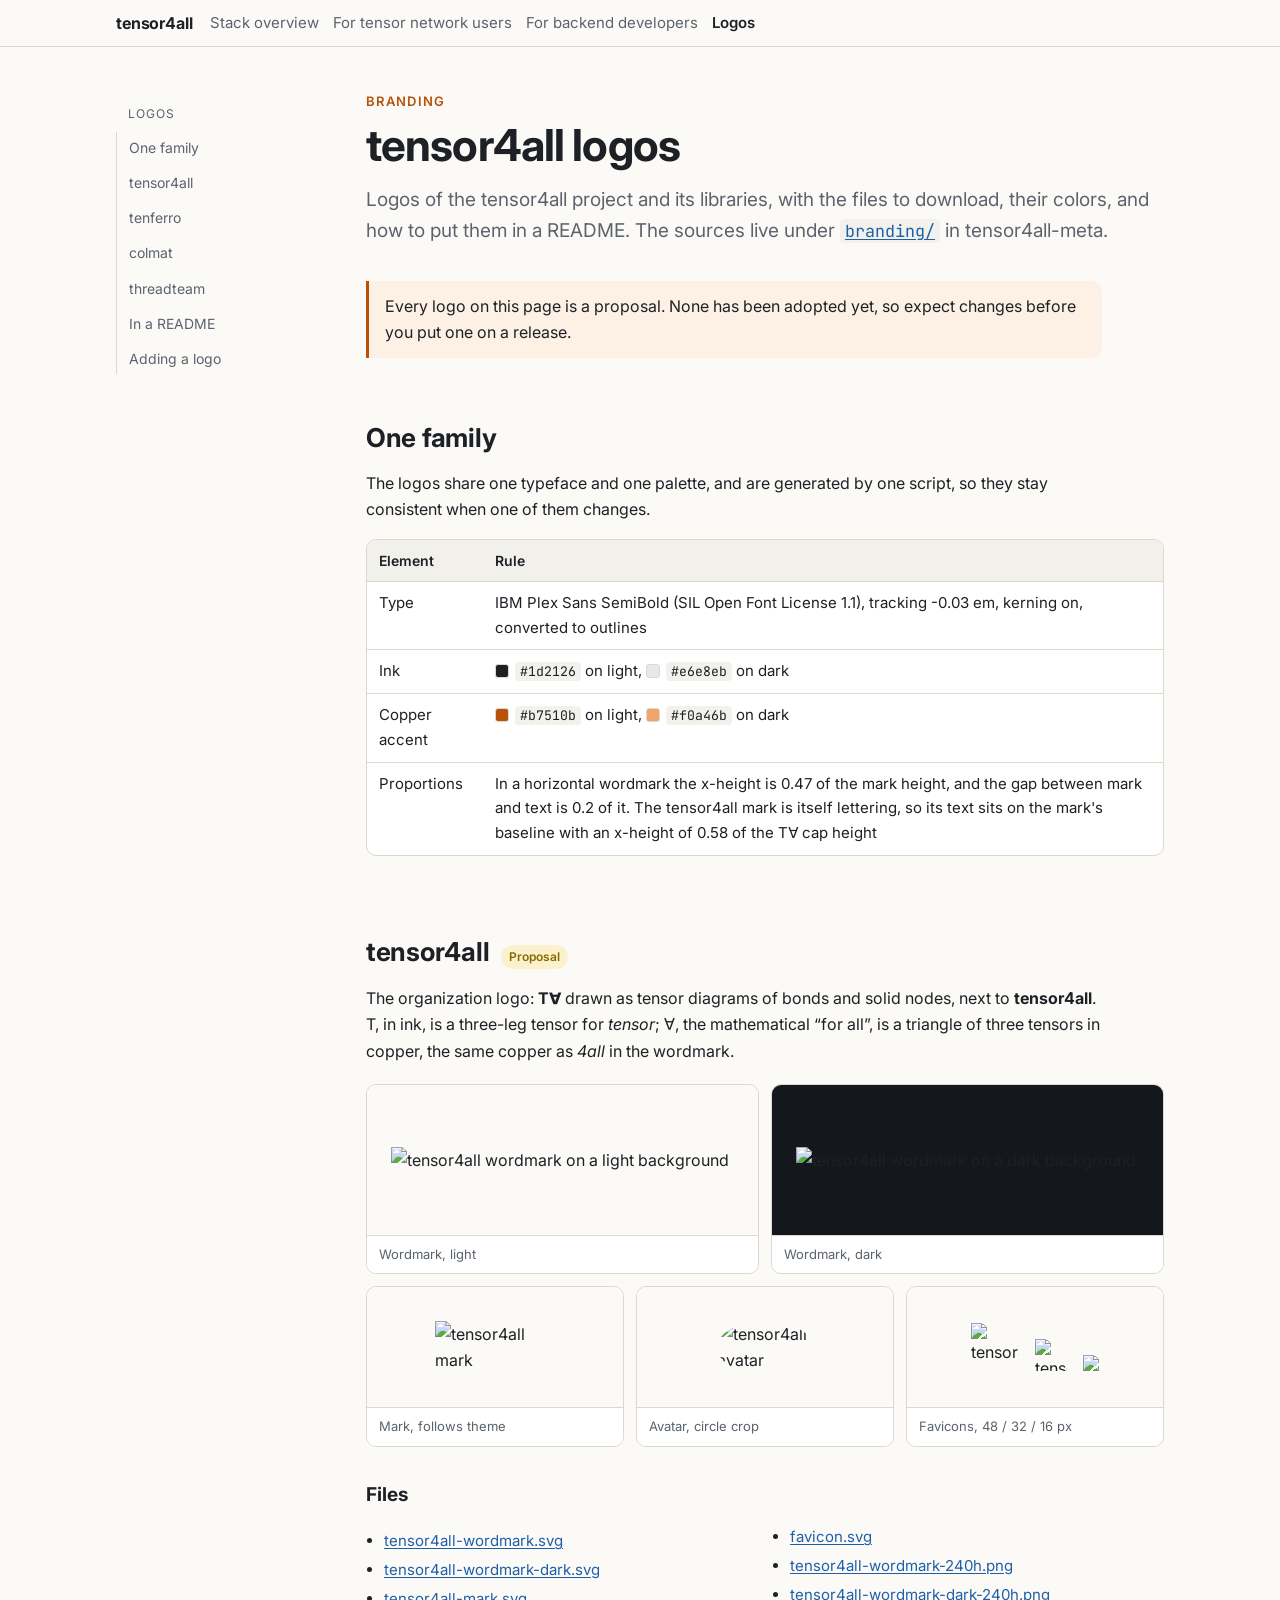
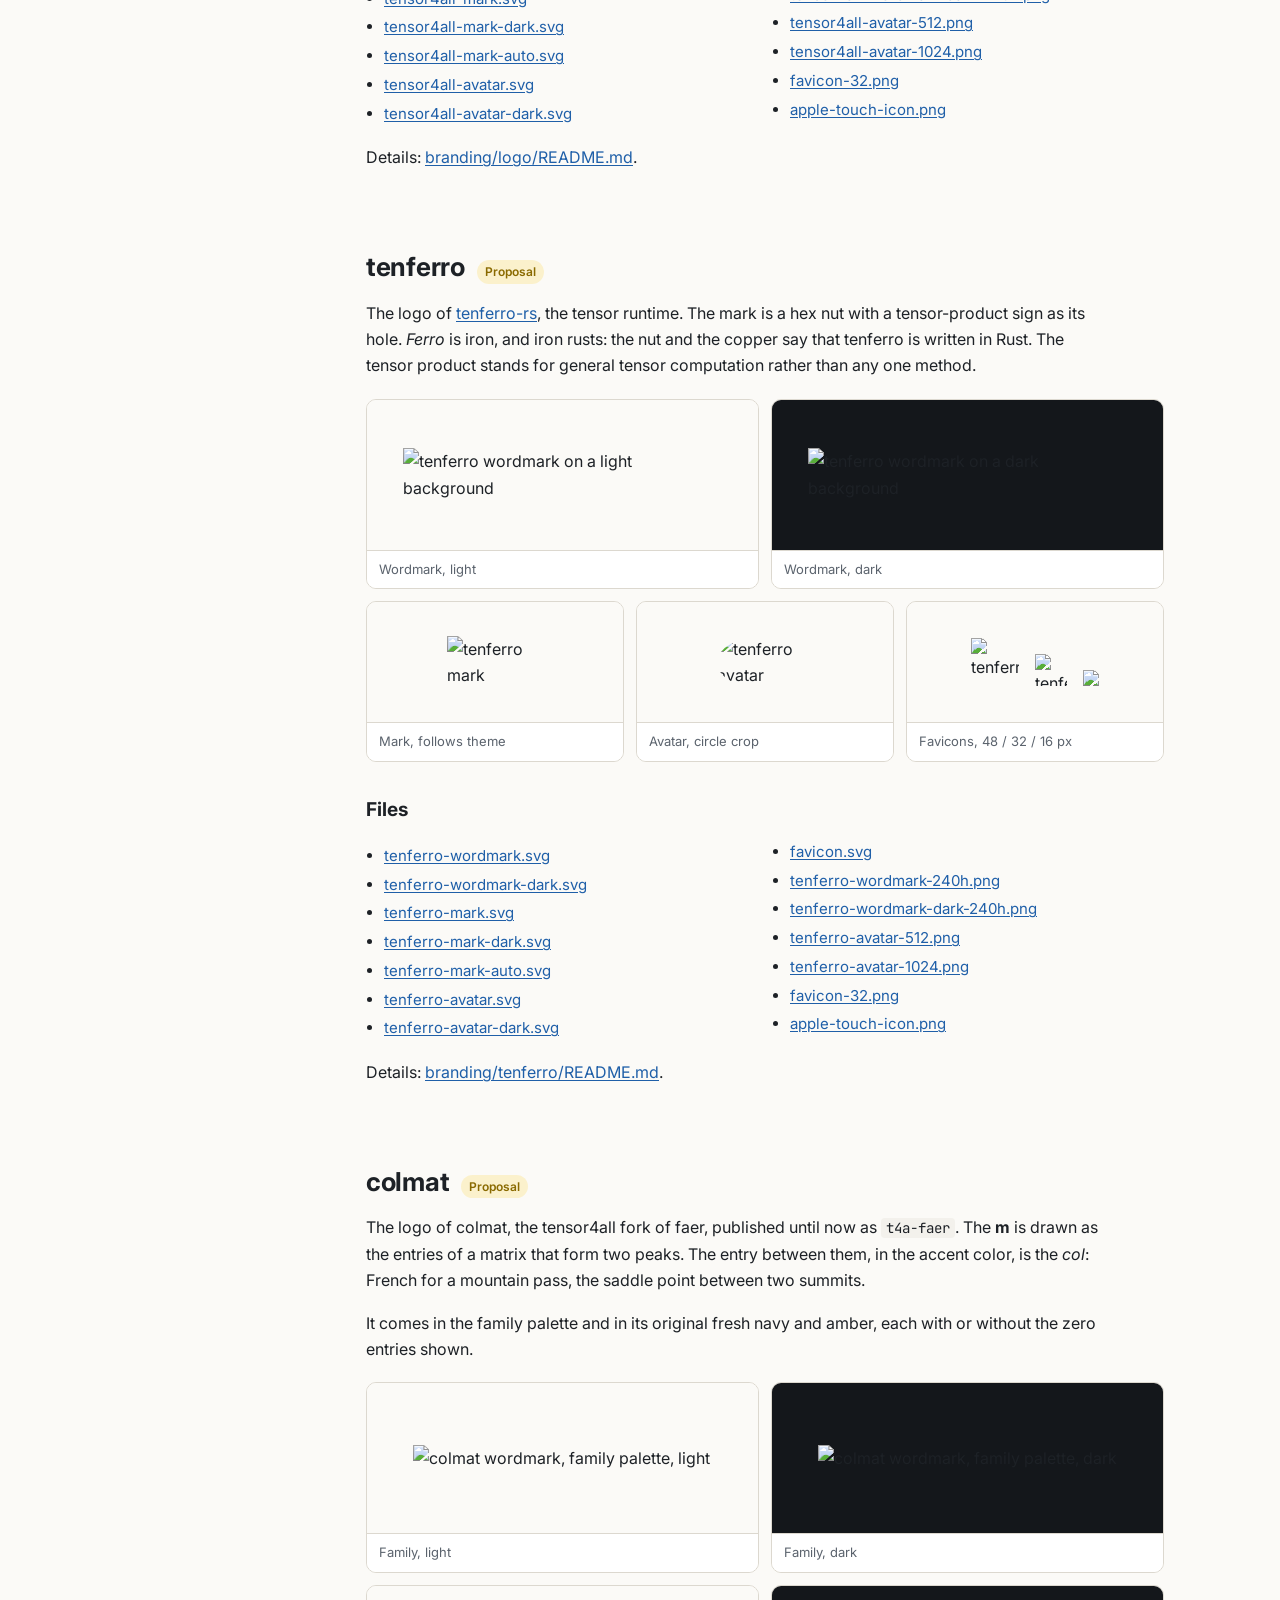
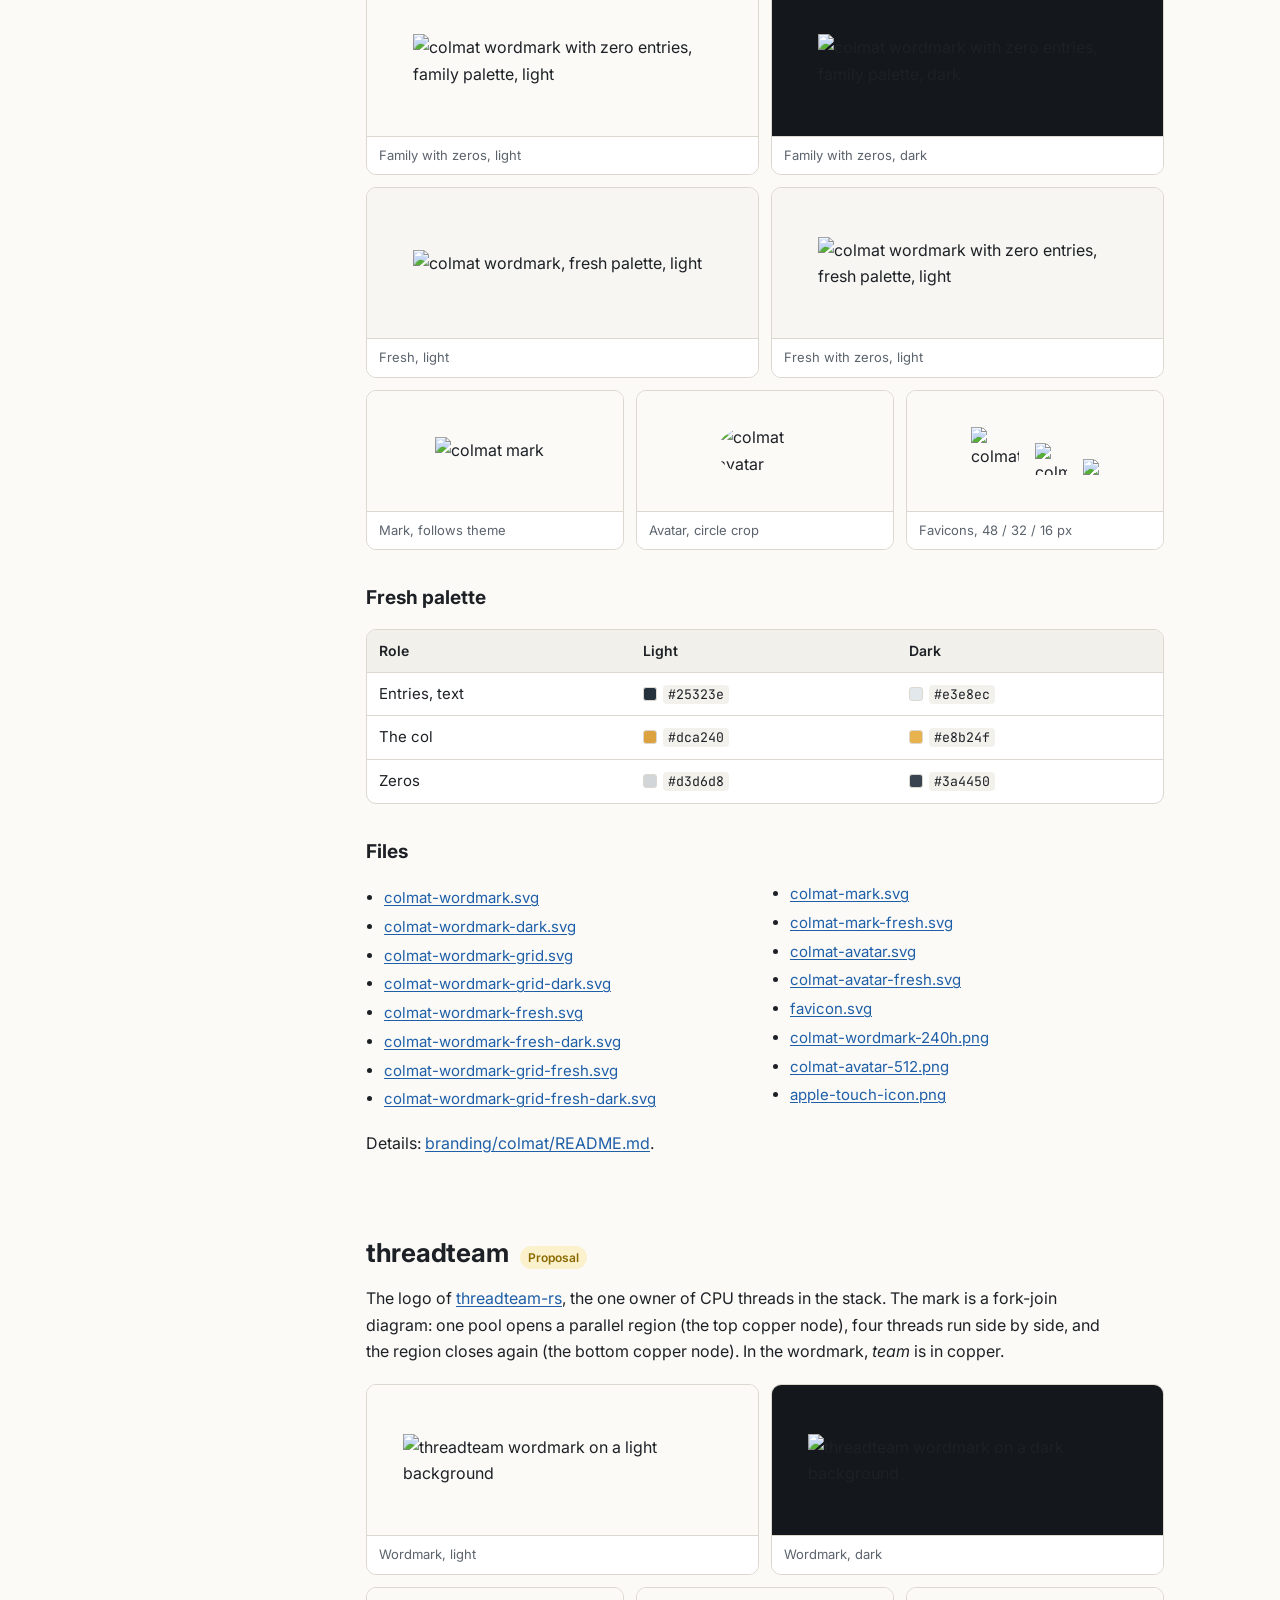
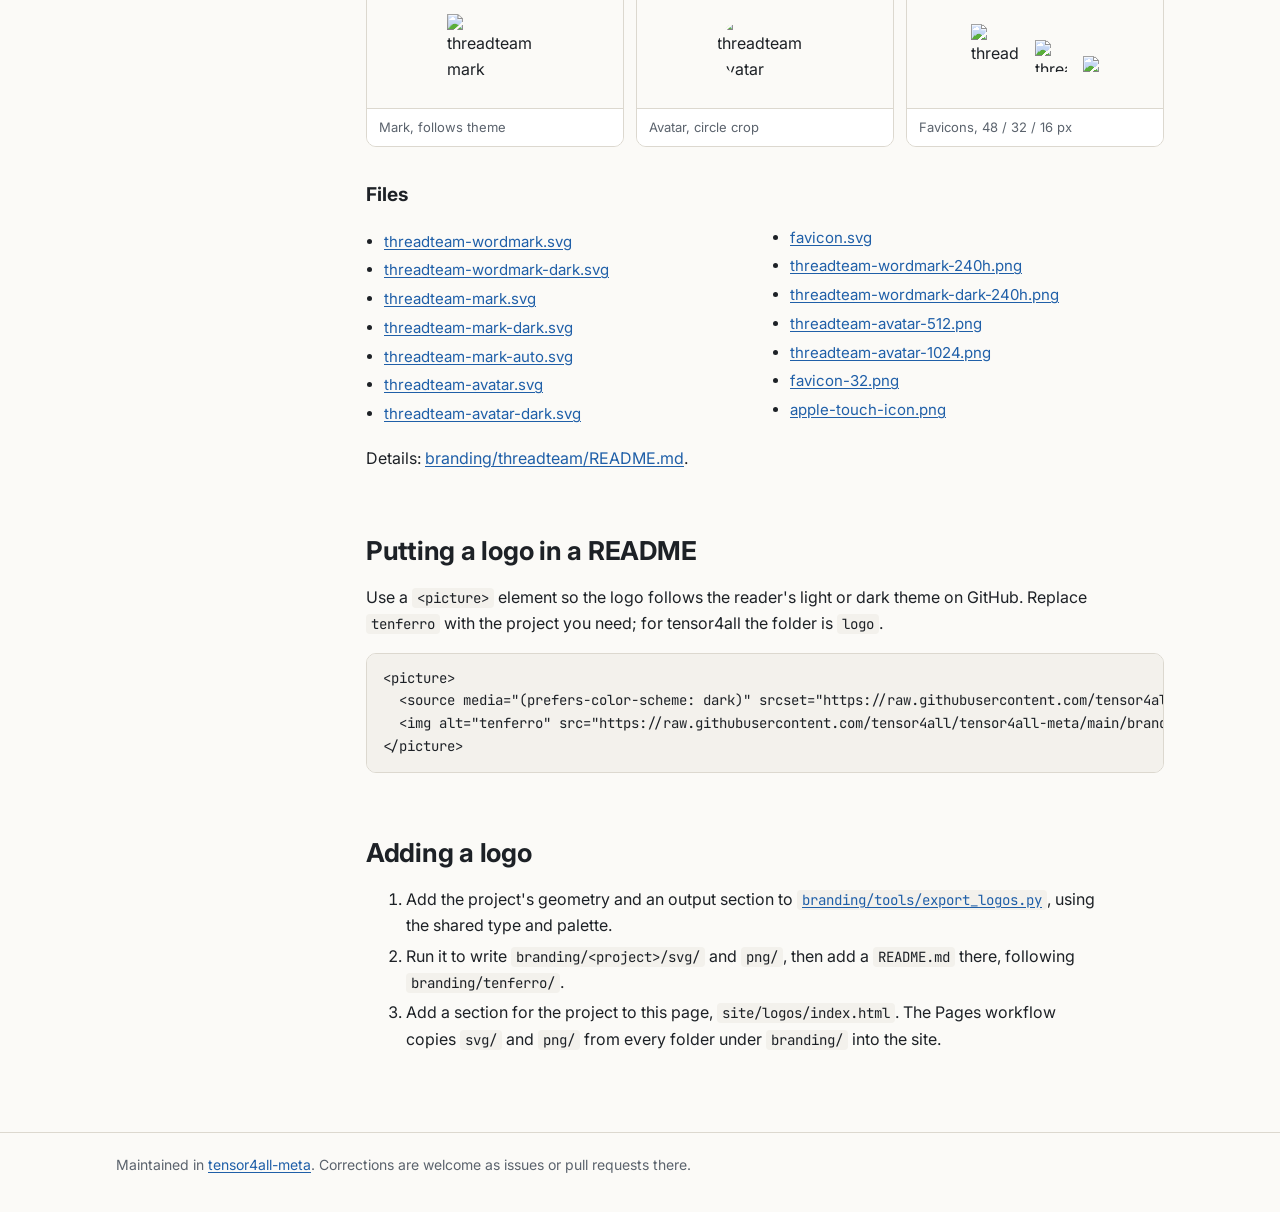
==== commit 394dc69e: "design: lower the T∀ mark to a cap height of 155 The letters T and ∀ were 150 wide and 200 tall, whi" ====
--- a/site/logos/index.html
+++ b/site/logos/index.html
@@ -79,7 +79,7 @@
       <tr><td>Type</td><td>IBM Plex Sans SemiBold (SIL Open Font License 1.1), tracking -0.03 em, kerning on, converted to outlines</td></tr>
       <tr><td>Ink</td><td><span class="swatch" style="background:#1d2126"></span><code>#1d2126</code> on light, <span class="swatch" style="background:#e6e8eb"></span><code>#e6e8eb</code> on dark</td></tr>
       <tr><td>Copper accent</td><td><span class="swatch" style="background:#b7510b"></span><code>#b7510b</code> on light, <span class="swatch" style="background:#f0a46b"></span><code>#f0a46b</code> on dark</td></tr>
-      <tr><td>Proportions</td><td>In a horizontal wordmark the x-height is 0.47 of the mark height, and the gap between mark and text is 0.2 of it. The tensor4all mark is itself lettering, so its text sits on the mark's baseline with an x-height of 0.45 of the T∀ cap height</td></tr>
+      <tr><td>Proportions</td><td>In a horizontal wordmark the x-height is 0.47 of the mark height, and the gap between mark and text is 0.2 of it. The tensor4all mark is itself lettering, so its text sits on the mark's baseline with an x-height of 0.58 of the T∀ cap height</td></tr>
     </tbody>
   </table></div>
 
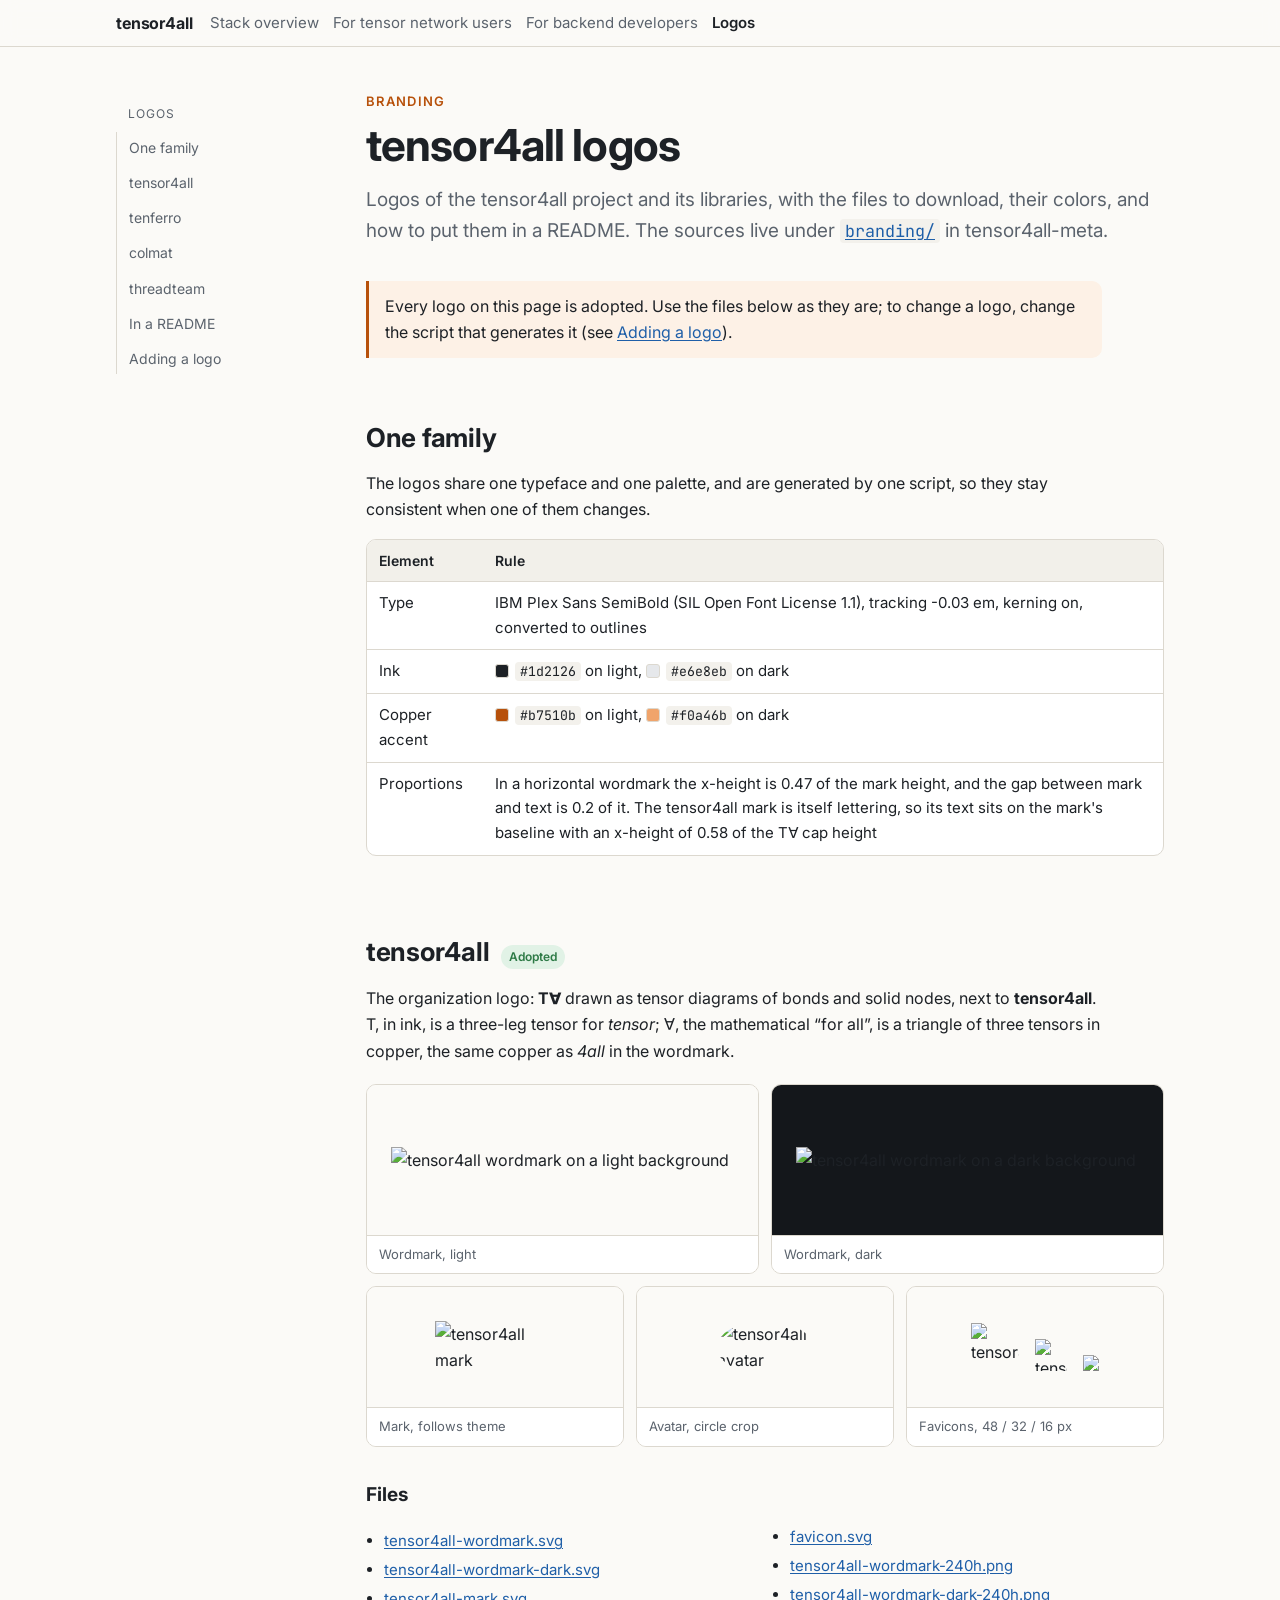
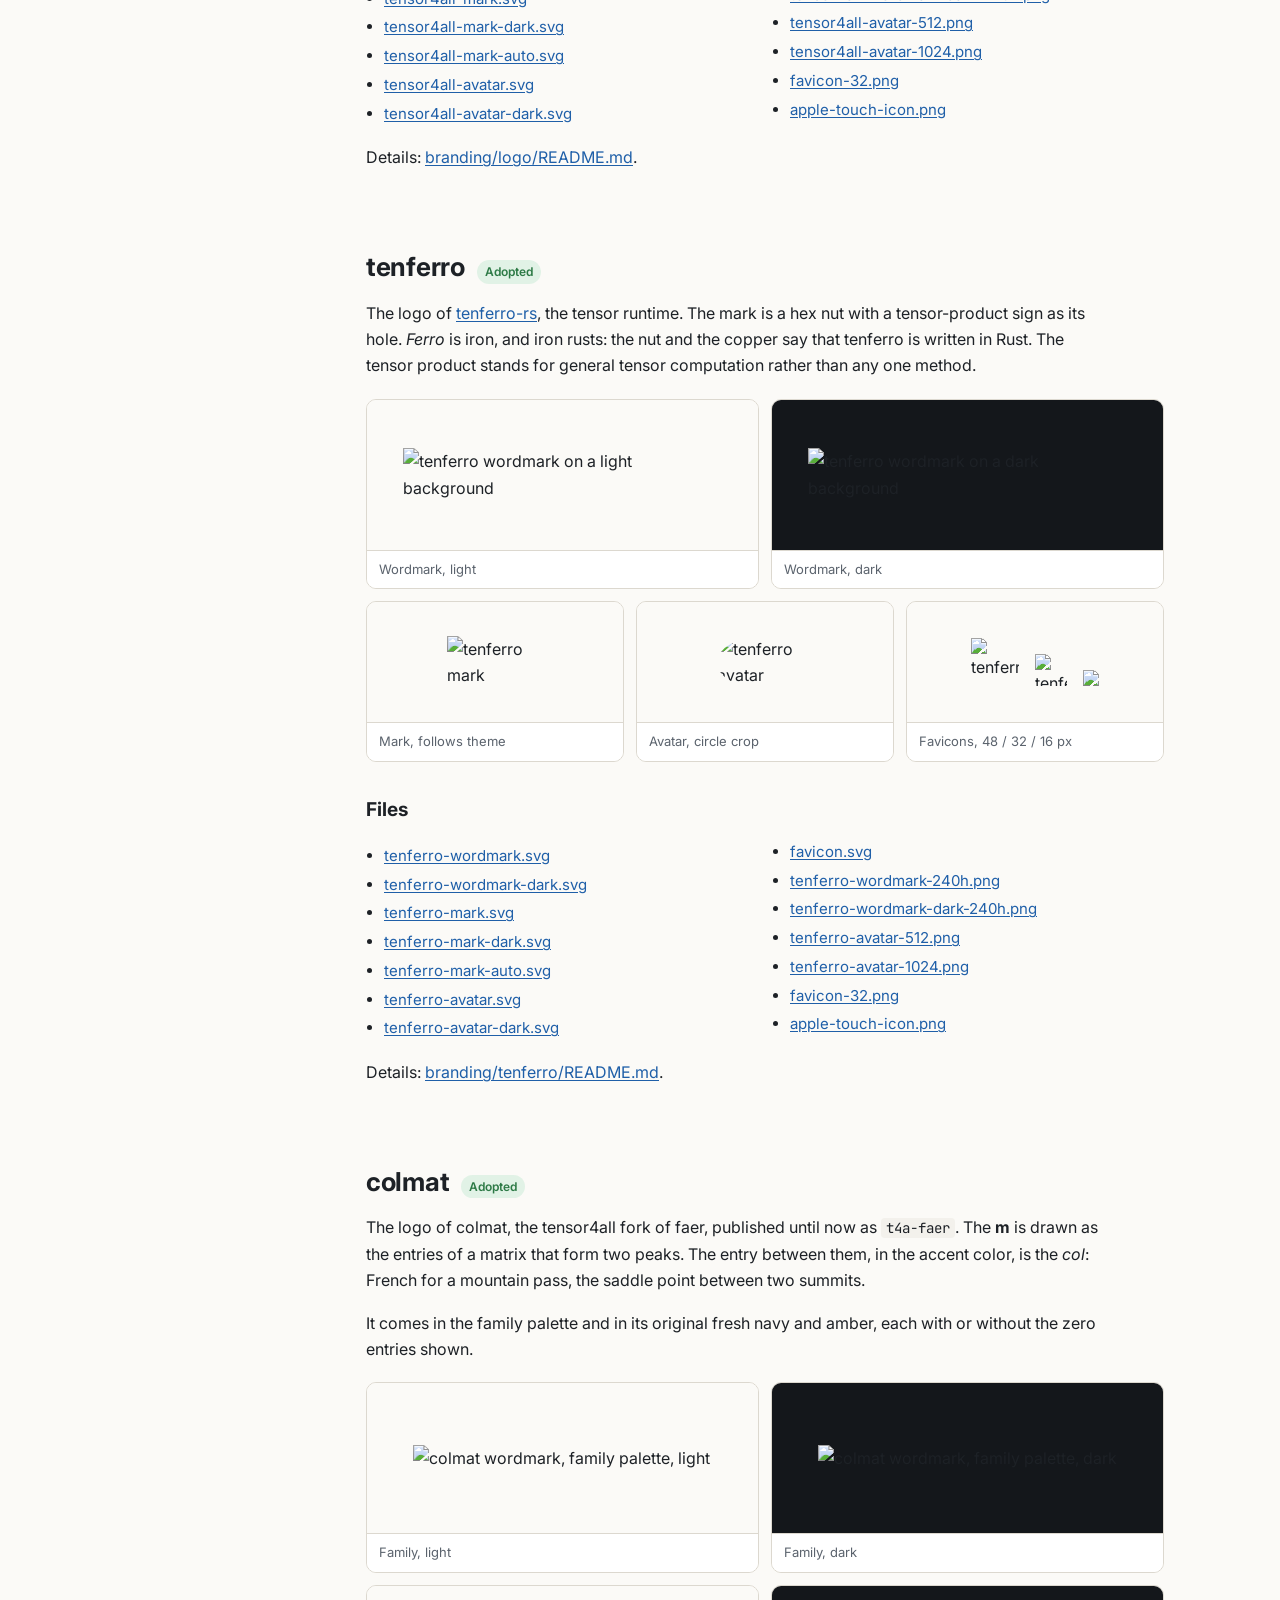
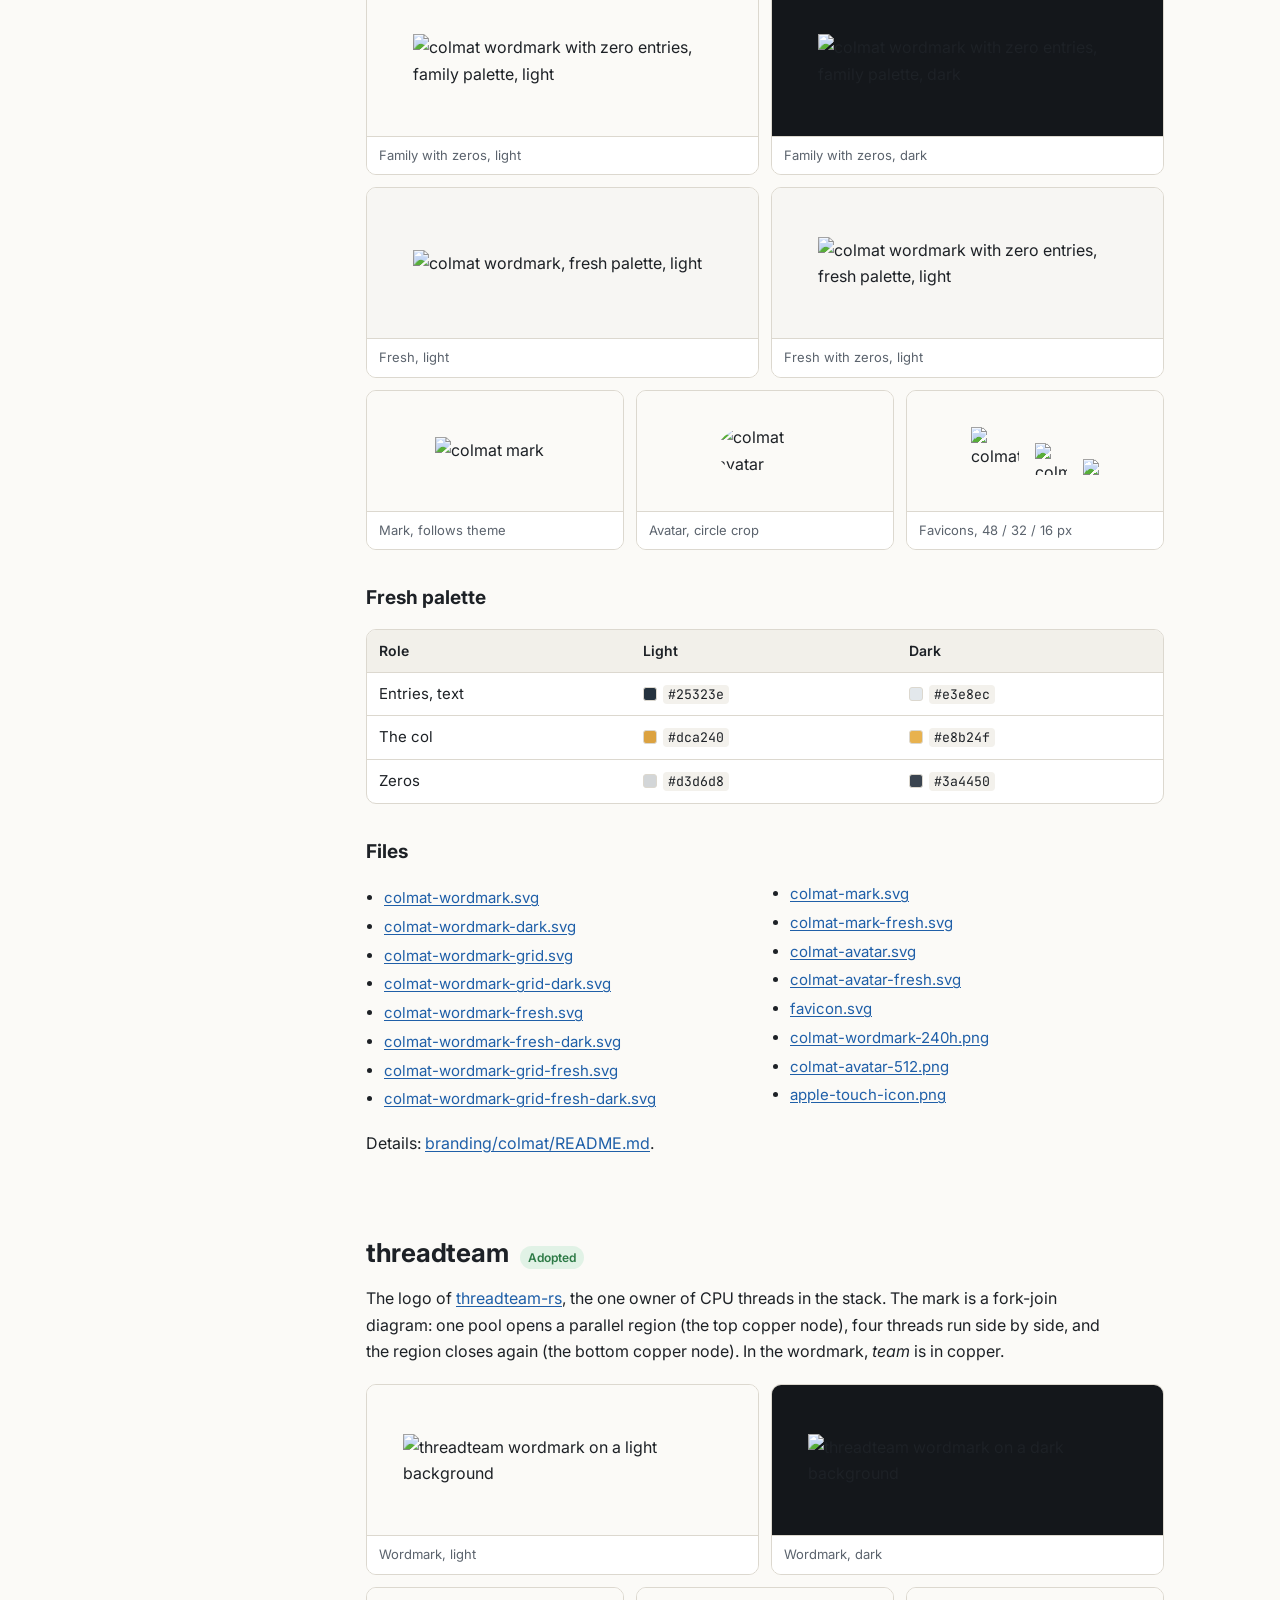
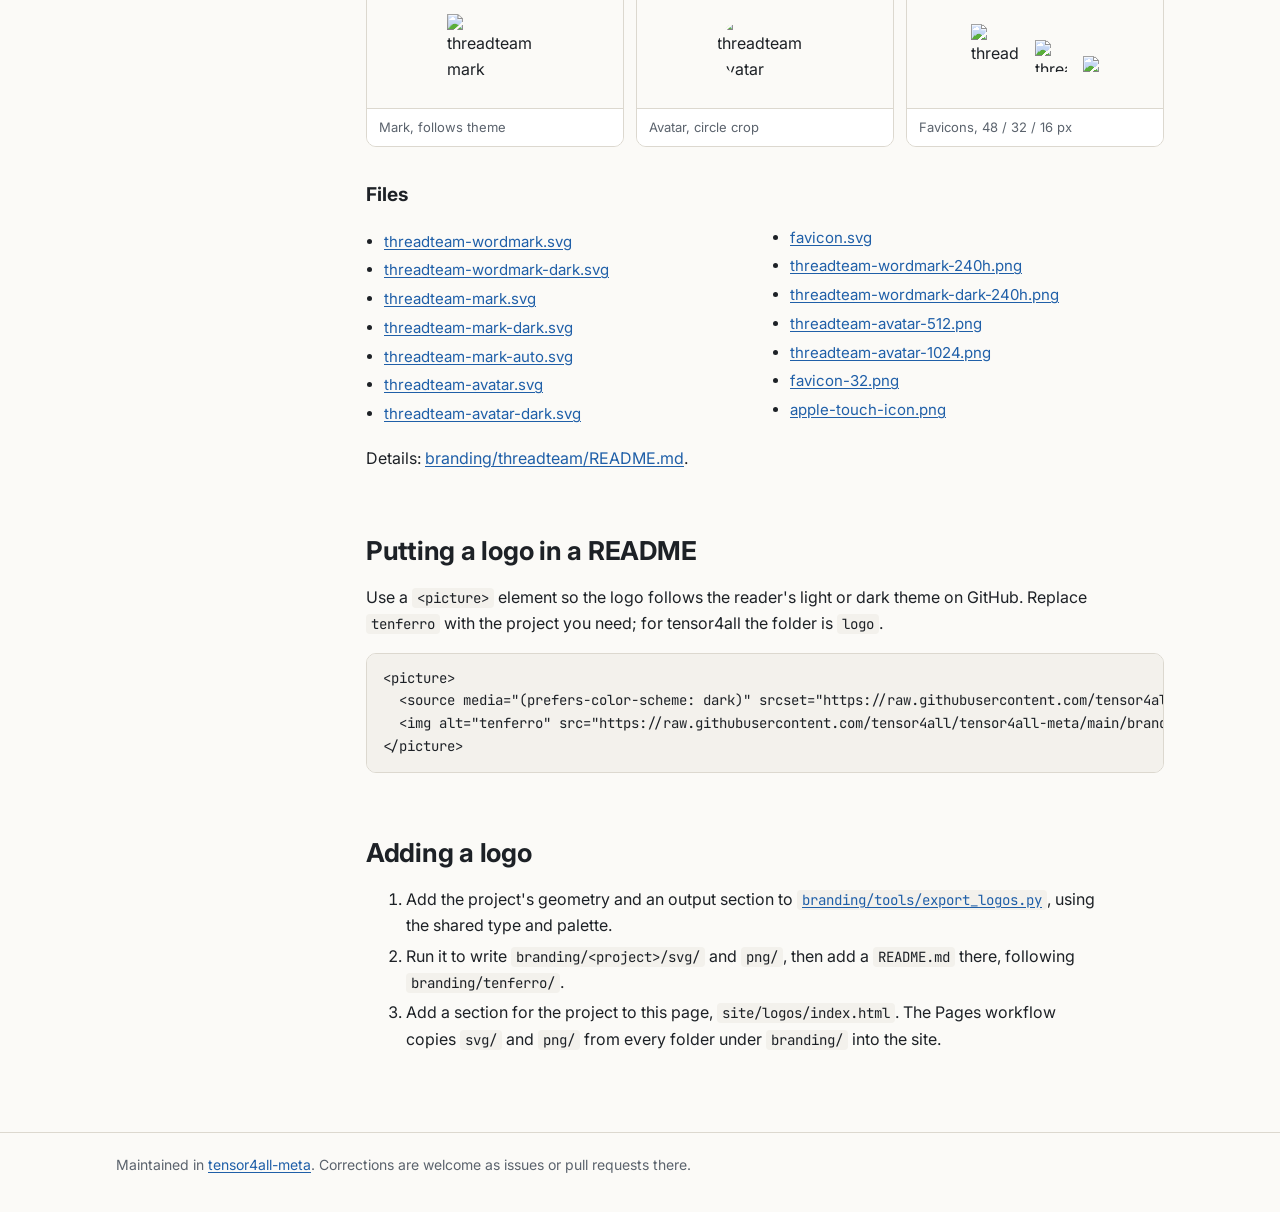
==== commit ad50ecd5: "branding: mark the tensor4all, tenferro, colmat and threadteam logos as adopted Nobody objected to t" ====
--- a/site/logos/index.html
+++ b/site/logos/index.html
@@ -13,7 +13,7 @@
 <style>
   .logo-head { display: flex; flex-wrap: wrap; align-items: baseline; gap: 6px 12px; }
   .logo-head h2 { margin-bottom: 0; }
-  .tag.proposal { background: var(--warn-soft); color: var(--warn); margin: 0; }
+  .tag.adopted { background: var(--ok-soft); color: var(--ok); margin: 0; }
 
   .tiles { display: grid; grid-template-columns: repeat(auto-fit, minmax(300px, 1fr)); gap: 12px; margin: 20px 0 12px; }
   .tile {
@@ -69,7 +69,7 @@
     <p class="lead">Logos of the tensor4all project and its libraries, with the files to download, their colors, and how to put them in a README. The sources live under <a href="https://github.com/tensor4all/tensor4all-meta/tree/main/branding"><code>branding/</code></a> in tensor4all-meta.</p>
   </section>
 
-  <div class="note warm"><p>Every logo on this page is a proposal. None has been adopted yet, so expect changes before you put one on a release.</p></div>
+  <div class="note warm"><p>Every logo on this page is adopted. Use the files below as they are; to change a logo, change the script that generates it (see <a href="#adding">Adding a logo</a>).</p></div>
 
   <h2 id="family">One family</h2>
   <p>The logos share one typeface and one palette, and are generated by one script, so they stay consistent when one of them changes.</p>
@@ -86,7 +86,7 @@
   <!-- tensor4all -->
   <div class="logo-head">
     <h2 id="tensor4all">tensor4all</h2>
-    <span class="tag proposal">Proposal</span>
+    <span class="tag adopted">Adopted</span>
   </div>
   <p>The organization logo: <strong>T∀</strong> drawn as tensor diagrams of bonds and solid nodes, next to <strong>tensor4all</strong>. T, in ink, is a three-leg tensor for <em>tensor</em>; ∀, the mathematical &ldquo;for all&rdquo;, is a triangle of three tensors in copper, the same copper as <em>4all</em> in the wordmark.</p>
 
@@ -122,7 +122,7 @@
   <!-- tenferro -->
   <div class="logo-head">
     <h2 id="tenferro">tenferro</h2>
-    <span class="tag proposal">Proposal</span>
+    <span class="tag adopted">Adopted</span>
   </div>
   <p>The logo of <a href="https://github.com/tensor4all/tenferro-rs">tenferro-rs</a>, the tensor runtime. The mark is a hex nut with a tensor-product sign as its hole. <em>Ferro</em> is iron, and iron rusts: the nut and the copper say that tenferro is written in Rust. The tensor product stands for general tensor computation rather than any one method.</p>
 
@@ -158,7 +158,7 @@
   <!-- colmat -->
   <div class="logo-head">
     <h2 id="colmat">colmat</h2>
-    <span class="tag proposal">Proposal</span>
+    <span class="tag adopted">Adopted</span>
   </div>
   <p>The logo of colmat, the tensor4all fork of faer, published until now as <code>t4a-faer</code>. The <strong>m</strong> is drawn as the entries of a matrix that form two peaks. The entry between them, in the accent color, is the <em>col</em>: French for a mountain pass, the saddle point between two summits.</p>
   <p>It comes in the family palette and in its original fresh navy and amber, each with or without the zero entries shown.</p>
@@ -211,7 +211,7 @@
   <!-- threadteam -->
   <div class="logo-head">
     <h2 id="threadteam">threadteam</h2>
-    <span class="tag proposal">Proposal</span>
+    <span class="tag adopted">Adopted</span>
   </div>
   <p>The logo of <a href="https://github.com/tensor4all/threadteam-rs">threadteam-rs</a>, the one owner of CPU threads in the stack. The mark is a fork-join diagram: one pool opens a parallel region (the top copper node), four threads run side by side, and the region closes again (the bottom copper node). In the wordmark, <em>team</em> is in copper.</p>
 
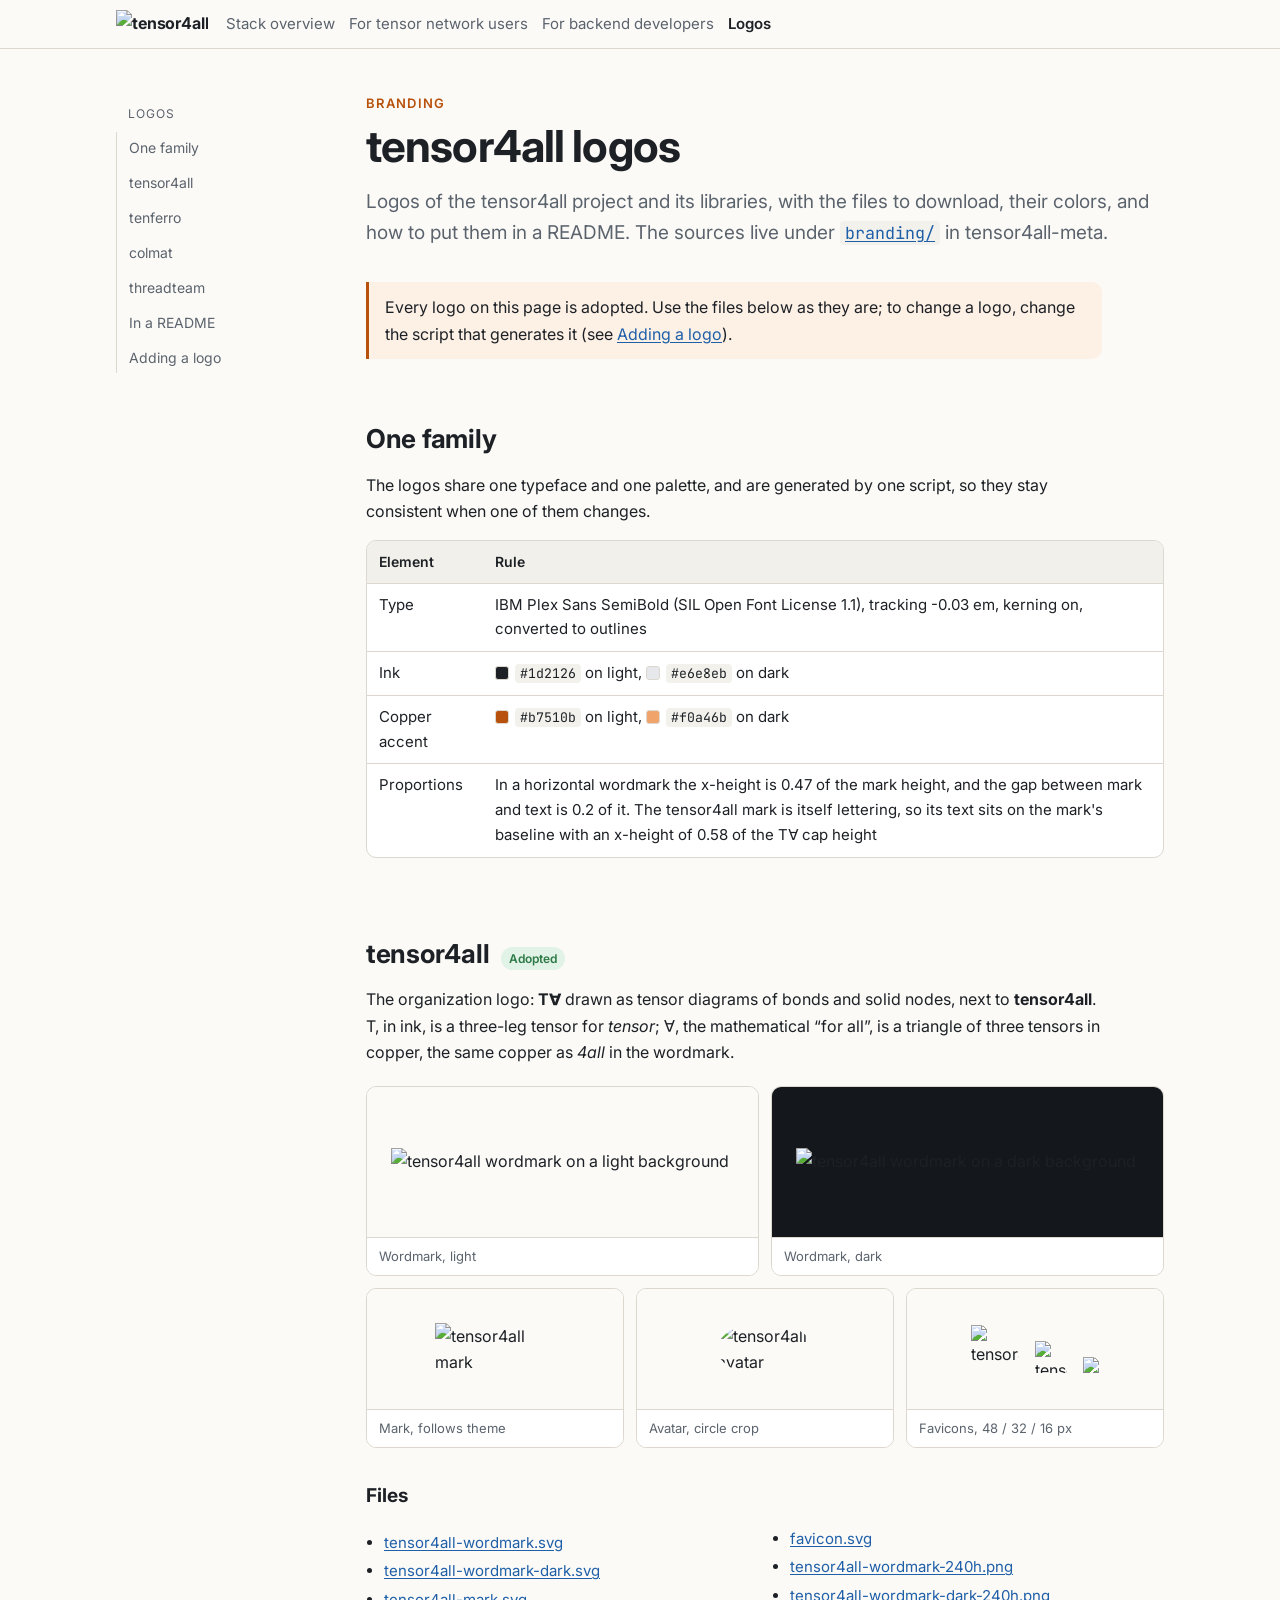
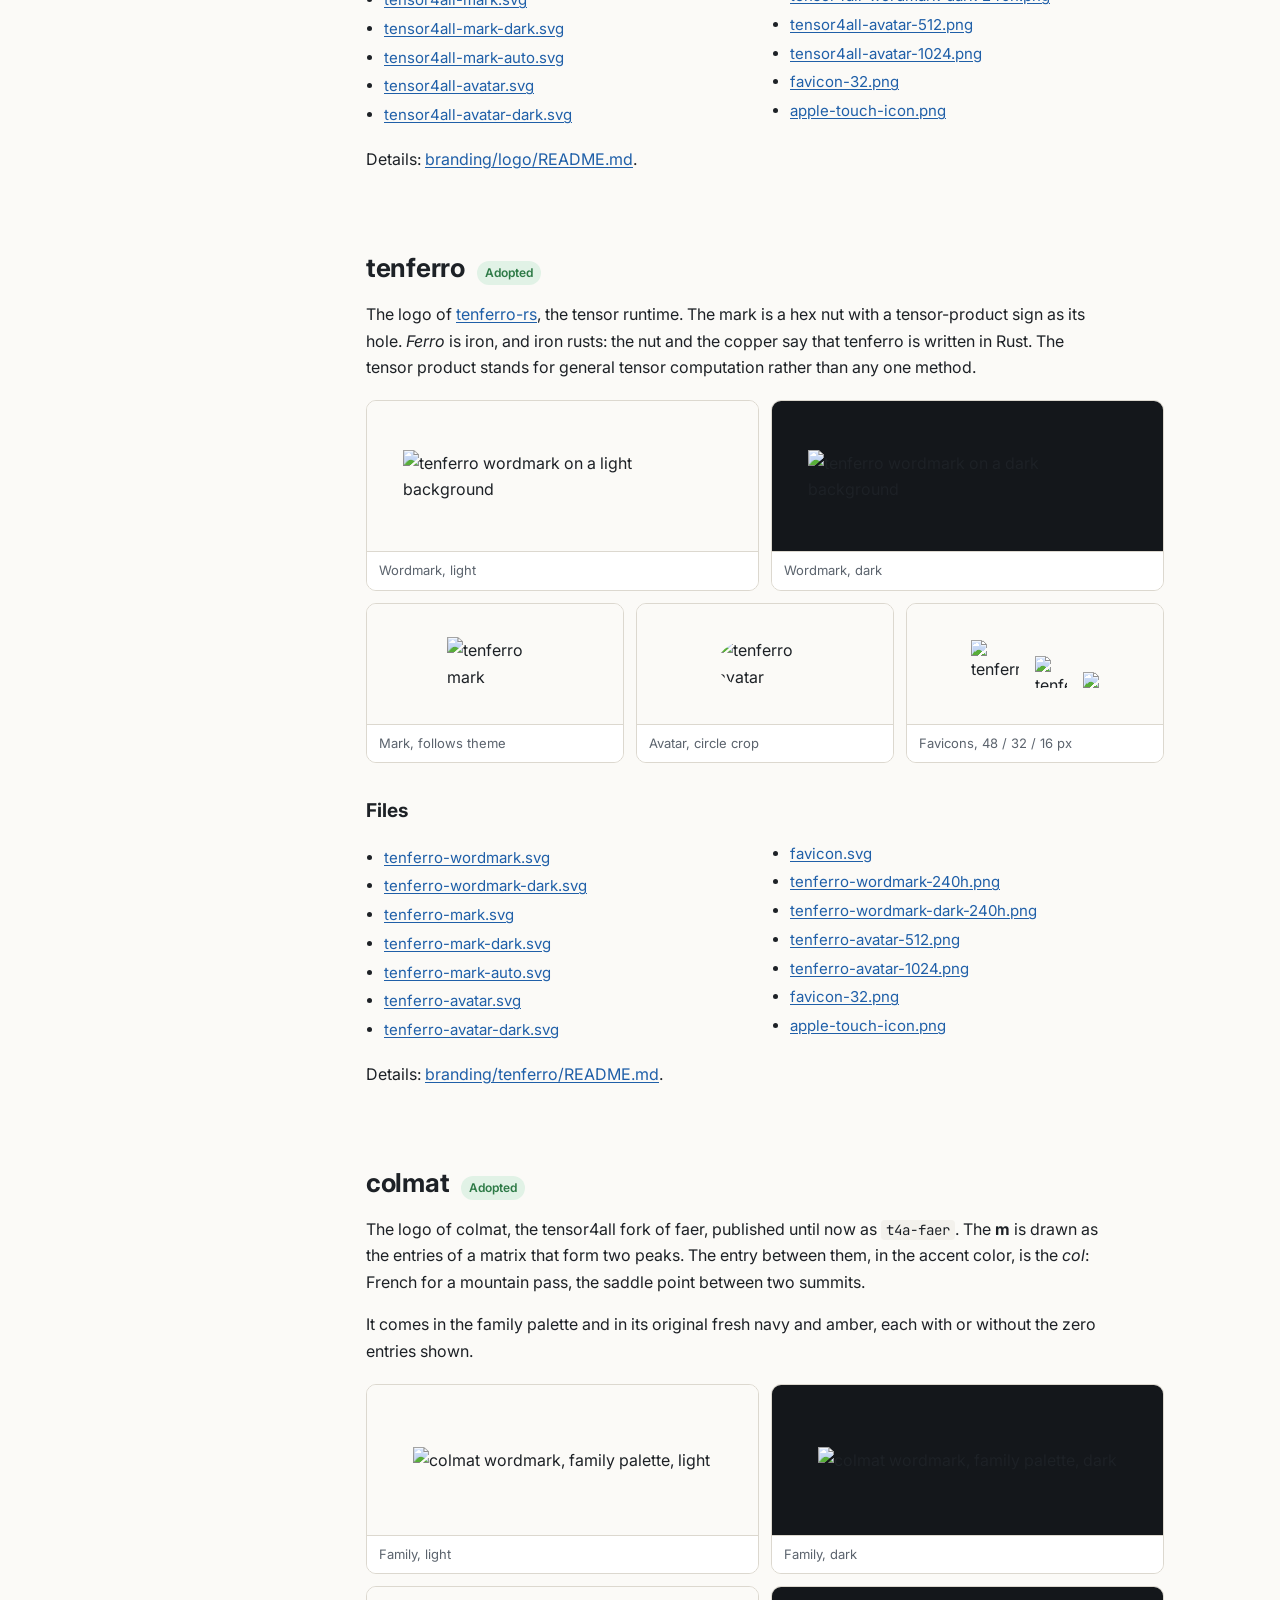
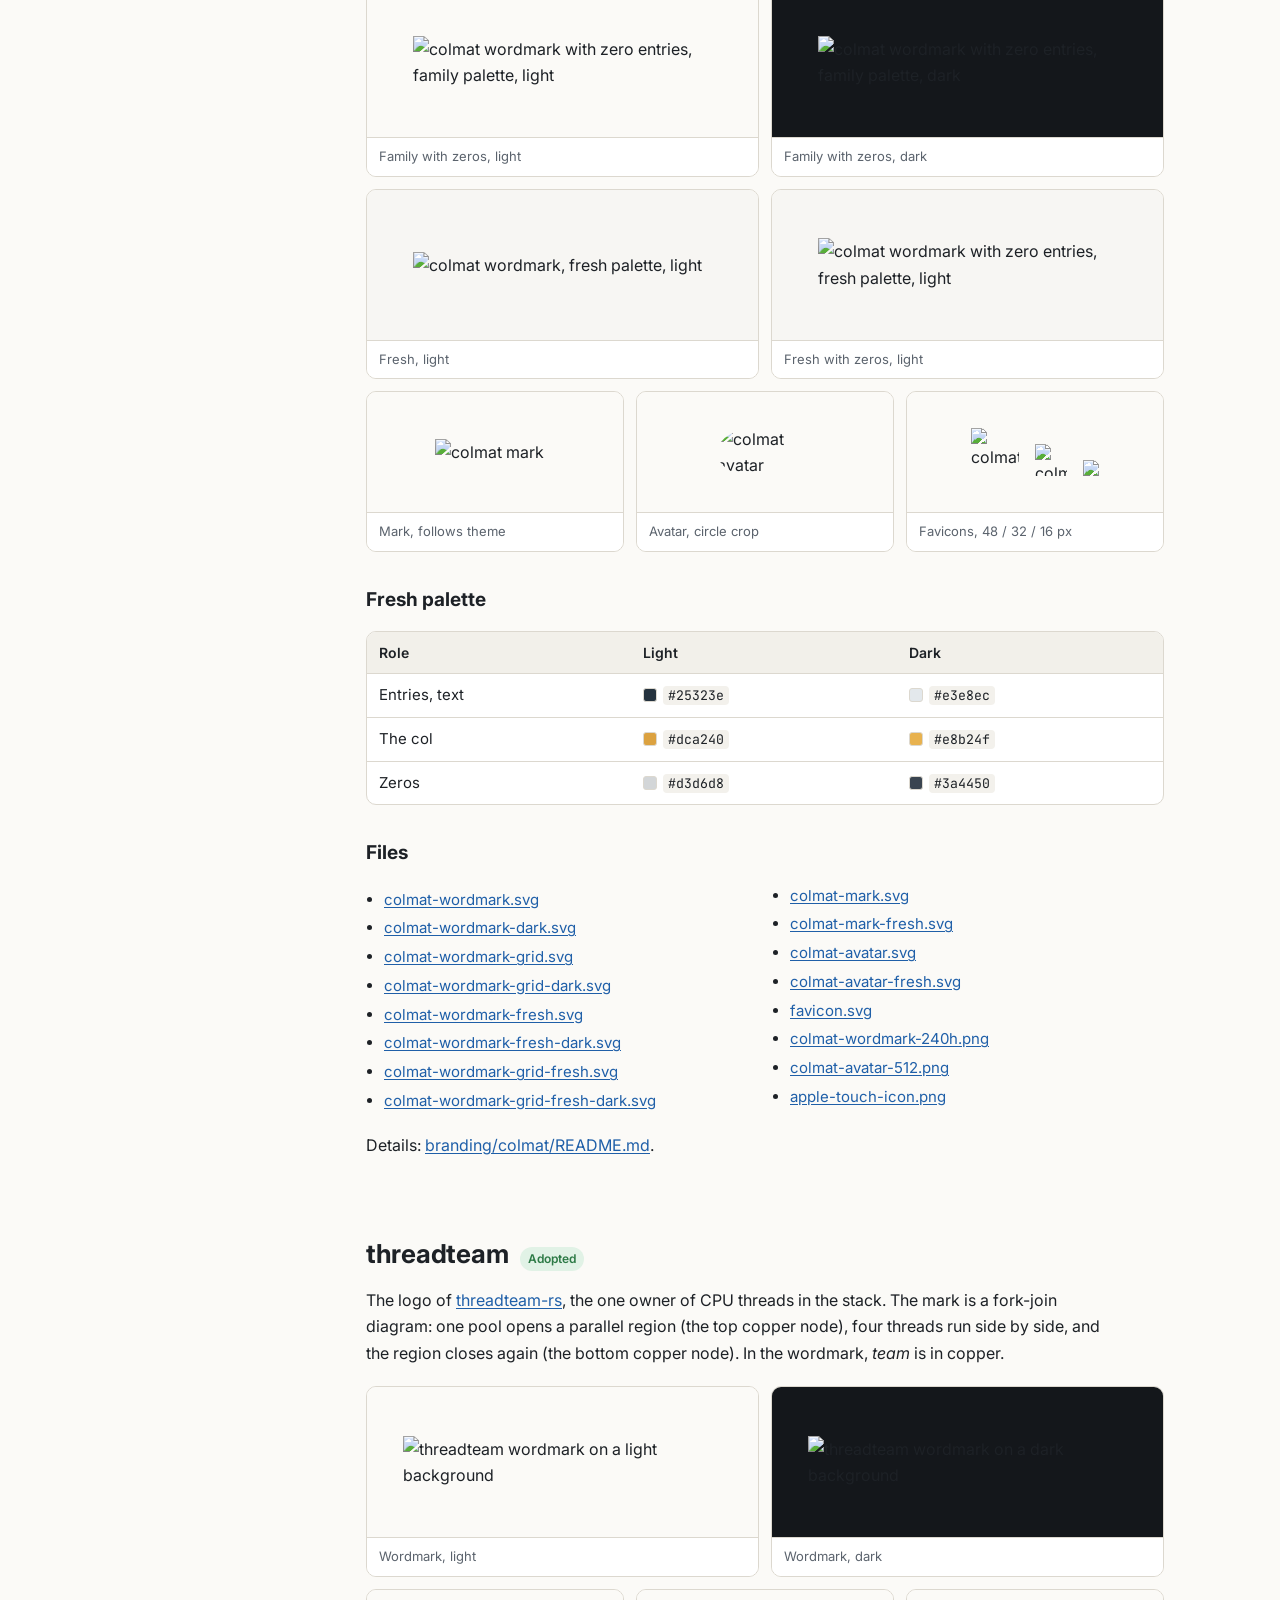
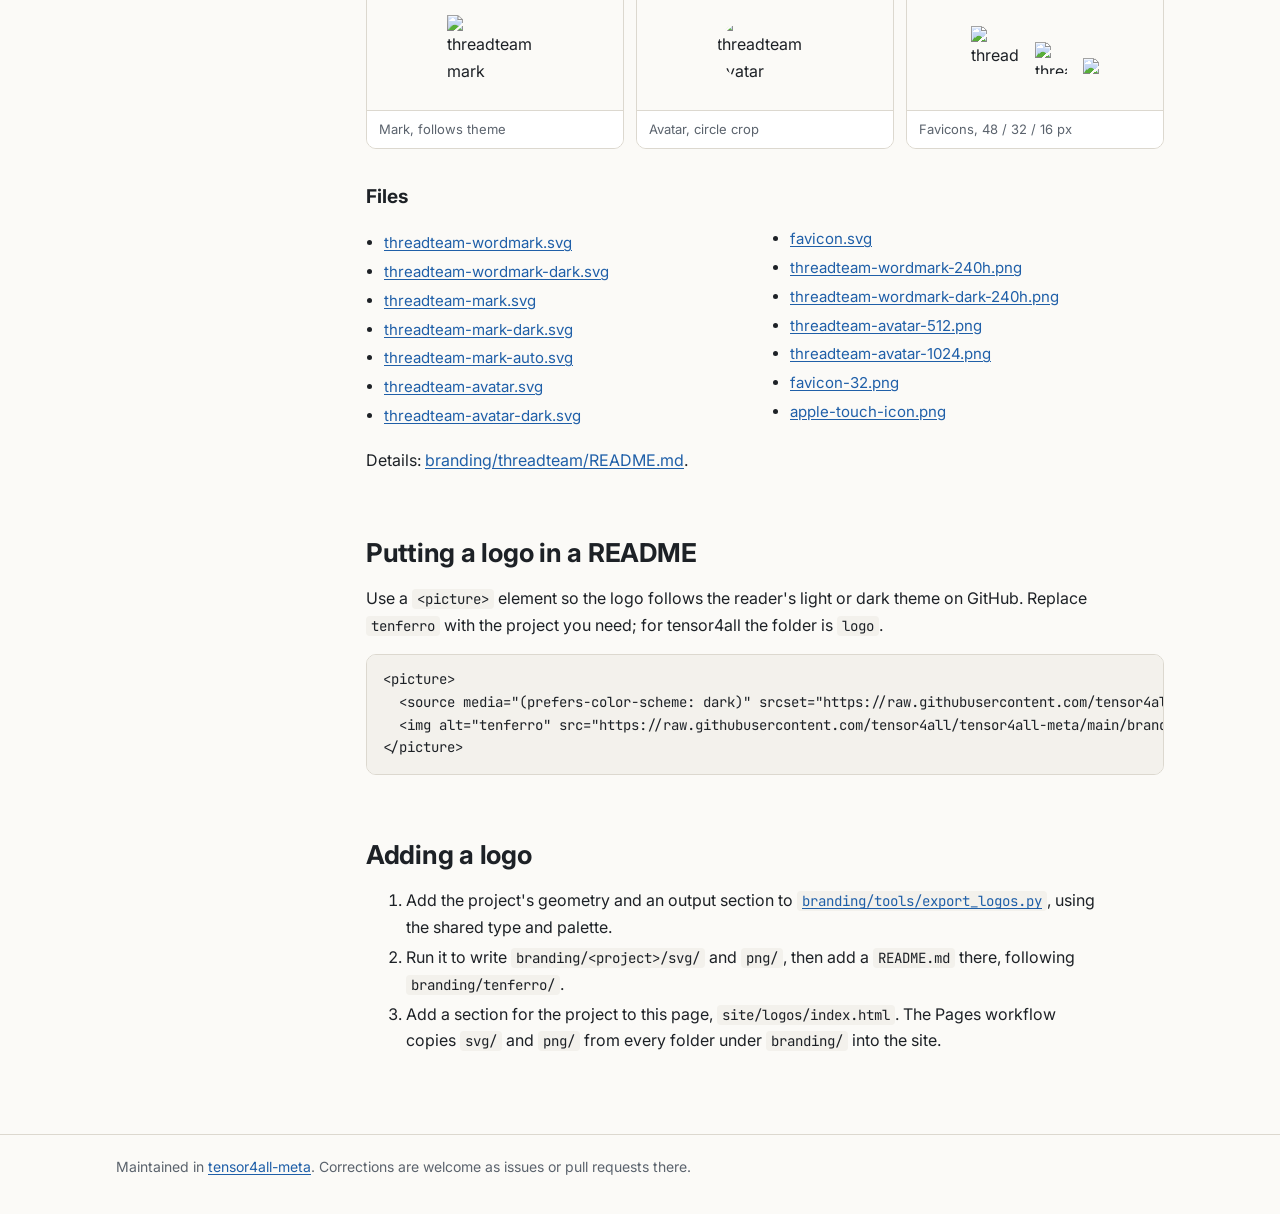
==== commit db3df687: "site: show the tensor4all logo in the stack guide and logo page headers The header brand on the stac" ====
--- a/site/logos/index.html
+++ b/site/logos/index.html
@@ -39,7 +39,7 @@
 </head>
 <body>
 <header class="topbar"><div class="inner">
-  <a class="brand" href="https://tensor4all.org/">tensor4all</a>
+  <a class="brand" href="https://tensor4all.org/"><img class="logo-light" src="../branding/logo/svg/tensor4all-wordmark.svg" alt="tensor4all" height="28"><img class="logo-dark" src="../branding/logo/svg/tensor4all-wordmark-dark.svg" alt="" aria-hidden="true" height="28"></a>
   <nav>
     <a href="../stack/">Stack overview</a>
     <a href="../stack/users.html">For tensor network users</a>
--- a/site/stack/assets/style.css
+++ b/site/stack/assets/style.css
@@ -70,6 +70,15 @@
   display: flex; gap: 18px; align-items: center; flex-wrap: wrap;
 }
 .topbar .brand { font-weight: 700; color: var(--text); text-decoration: none; letter-spacing: -0.01em; }
+.topbar .brand { display: inline-flex; align-items: center; }
+.topbar .brand img { display: block; height: 28px; width: auto; }
+.topbar .brand .logo-dark { display: none; }
+@media (prefers-color-scheme: dark) {
+  :root:not([data-theme="light"]) .topbar .brand .logo-light { display: none; }
+  :root:not([data-theme="light"]) .topbar .brand .logo-dark { display: block; }
+}
+:root[data-theme="dark"] .topbar .brand .logo-light { display: none; }
+:root[data-theme="dark"] .topbar .brand .logo-dark { display: block; }
 .topbar nav { display: flex; gap: 14px; flex-wrap: wrap; font-size: 15px; }
 .topbar nav a { color: var(--muted); text-decoration: none; }
 .topbar nav a[aria-current="page"] { color: var(--text); font-weight: 600; }
